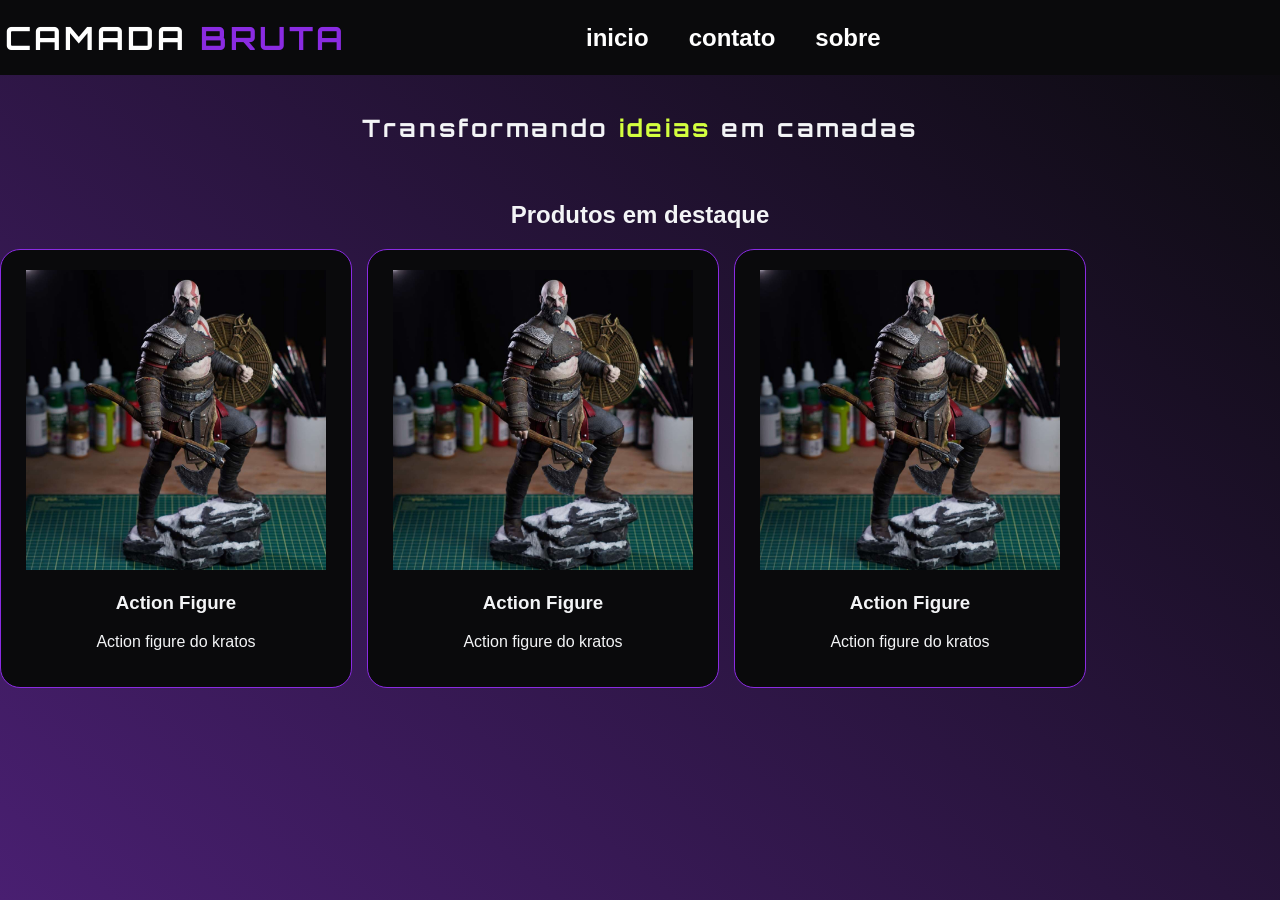
==== index.HTML @ 27b32c0e "V2 - Adicionada produtos em destaque e melhoria do layout" ====
<!DOCTYPE html>
<html lang="pt-br">
<head>
    <meta charset="UTF-8">
    <meta name="viewport" content="width=device-width, initial-scale=1.0">
    <title>Document</title>
    <link rel="stylesheet" href="style.css">
</head>
<body>
    <header class="navbar"> 
        <h1 class="font-orbitron">CAMADA <a href="#">BRUTA</a></h1>
    <nav>
        <ul>
            <li><a href="#"><h2>inicio</h2></a></li>
            <li><a href="#"><h2>contato</h2></a></li>
            <li><a href="#"><h2>sobre</h2></a></li>
        </ul>

    </nav>    
</header>
<br>
<h2 class="font-orbitron">Transformando<span style="color:#D4FF3F"> ideias</span> em camadas</h2>
<br>

<section id="produto">
    <h2>Produtos em destaque</h2>
<div class="produtos">
    <div class="produto">
        <img src="imagens/kratos.jpg" alt="ActionFigure">
        <h3>Action Figure</h3>
        <p>Action figure do kratos</p>
    </div>

        <div class="produto">
        <img src="imagens/kratos.jpg" alt="ActionFigure">
        <h3>Action Figure</h3>
        <p>Action figure do kratos</p>
    </div>

    <div class="produto">
        <img src="imagens/kratos.jpg" alt="ActionFigure">
        <h3>Action Figure</h3>
        <p>Action figure do kratos</p>
    </div>
</div>
</section>
</body>
</html>
---- style.css ----
@import url('https://fonts.googleapis.com/css2?family=Orbitron:wght@600;700;800;900&display=swap');
.font-orbitron{
    font-family:'Orbitron',sans-serif;
    letter-spacing: 3px;
    font-size: 122;
}
body{
    margin: 0; /*tira o espaço do topo do site e deixa a nav grudar o topo*/
    min-height: 100vh; /*faz o body ter no minimo a altura do site todo*/
    background: linear-gradient(220deg,#0A0A0C, #491f71);
    color: #F3F4F6;
    font-family: 'Plus Jakarta Sans', sans-serif;
    text-align: center;
}

.navbar{
    margin-top: 0;
    padding: 5px;
    width: 100%; /*deixa a barra de ponta a ponta*/
    height: 75px; /*altura da navbar*/
    background-color: #0A0A0C;
    color: white;  
    display: flex;
    align-items: center;
    box-sizing: border-box;
}

.navbar nav{
    margin-left: 200px;
    gap: 100px;
}

.navbar nav ul{ 
    display: flex;
    margin: 0;
    padding: 0;
    list-style: none;
}

.navbar nav li{
    margin-left: 40px;
}

.navbar a{
    text-decoration: none;
    color: white;
    transition: 0.3s;
}

.navbar a:hover{
    color:#D4FF3F
}

.navbar h1 a{
    color: #8a2be2;
    text-decoration: none;
}
.navbar h1 a:hover{
    color:#D4FF3F
}

.produto{
    width: 310px; /*da a largura da caixa*/
    padding: 20px; /*deixa um espaço detro da caixa pra foto nao fica grudada*/
    background-color: #0a0a0c;
    border: 1px solid #8a2be2; /*cria uma bordinha de 1pixel roxo*/
    border-radius: 20px; /*arredonda as bordas*/
}
.produto img{
    width: 300px;
    height: 300px;
}

.produtos{
    align-items: center;
    display: flex;
    gap: 15px;
}
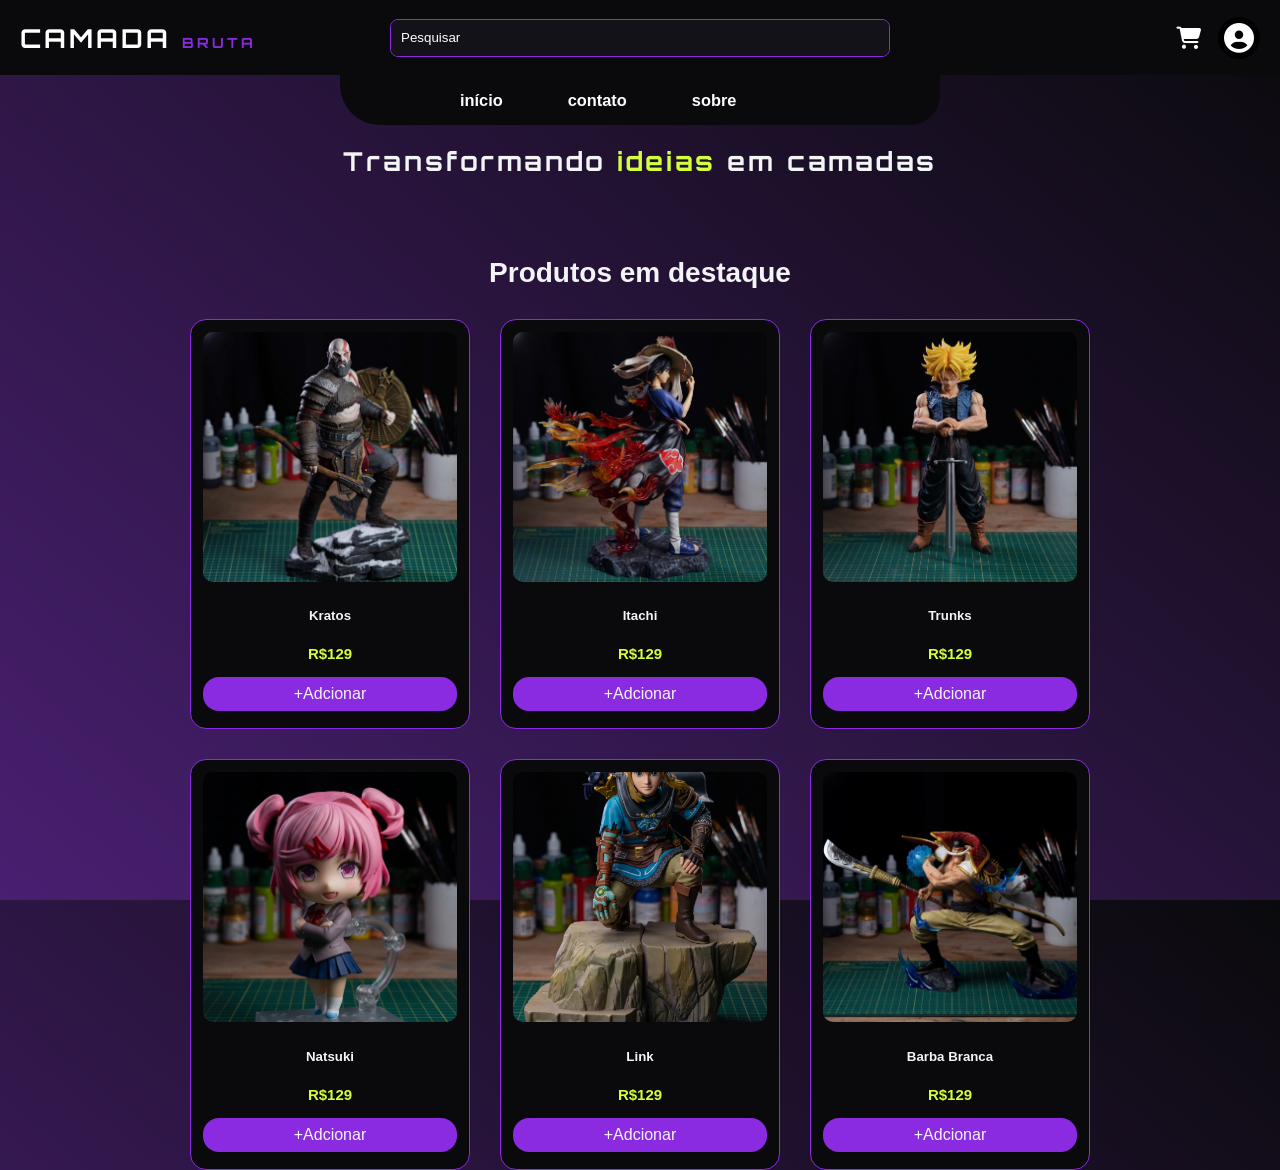
==== commit fe376742: "V3 - Adicionado carrinho, login e melhorias no site" ====
--- a/index.HTML
+++ b/index.HTML
@@ -3,46 +3,110 @@
 <head>
     <meta charset="UTF-8">
     <meta name="viewport" content="width=device-width, initial-scale=1.0">
-    <title>Document</title>
+    <title>Camada Bruta</title>
+    <link rel="stylesheet" href="https://cdnjs.cloudflare.com/ajax/libs/font-awesome/6.5.2/css/all.min.css">
+    <link rel="stylesheet" href="https://www.w3schools.com/w3css/5/w3.css">
     <link rel="stylesheet" href="style.css">
 </head>
 <body>
-    <header class="navbar"> 
-        <h1 class="font-orbitron">CAMADA <a href="#">BRUTA</a></h1>
-    <nav>
-        <ul>
-            <li><a href="#"><h2>inicio</h2></a></li>
-            <li><a href="#"><h2>contato</h2></a></li>
-            <li><a href="#"><h2>sobre</h2></a></li>
-        </ul>
+    <header class="navbar">
+        <!-- Logo -->
+        <h1 class="font-orbitron">CAMADA <a href="#"> BRUTA</a></h1>
 
-    </nav>    
-</header>
-<br>
-<h2 class="font-orbitron">Transformando<span style="color:#D4FF3F"> ideias</span> em camadas</h2>
-<br>
+        <!-- Barra de pesquisa -->
+        <div class="barra-pesquisa">  
+            <input type="text" placeholder="Pesquisar">  
+        </div>
 
-<section id="produto">
-    <h2>Produtos em destaque</h2>
-<div class="produtos">
-    <div class="produto">
-        <img src="imagens/kratos.jpg" alt="ActionFigure">
-        <h3>Action Figure</h3>
-        <p>Action figure do kratos</p>
-    </div>
+<!-- ================= Carrinho ================== -->
+<div class="user">
 
-        <div class="produto">
-        <img src="imagens/kratos.jpg" alt="ActionFigure">
-        <h3>Action Figure</h3>
-        <p>Action figure do kratos</p>
-    </div>
+    <a href="carrinho.html" class="carrinho">
+        <i class="fa-solid fa-cart-shopping"></i>
+    </a>
 
-    <div class="produto">
-        <img src="imagens/kratos.jpg" alt="ActionFigure">
-        <h3>Action Figure</h3>
-        <p>Action figure do kratos</p>
-    </div>
+    <!-- =============== Usuário ================ -->
+    <a href="login.html" class="icone-user">
+        <i class="fa-solid fa-circle-user"></i>
+    </a>
+
 </div>
-</section>
+
+        <!-- ============= Menu da nav ============= -->
+        <nav>
+            <ul>
+                <li>
+                    <a href="#"><h3>início</h3></a>
+                </li>
+
+                <li>
+                    <a href="#"><h3>contato</h3></a>
+                </li>
+
+                <li>
+                    <a href="#"><h3>sobre</h3></a>
+                </li>
+            </ul>
+        </nav>
+      
+    </header>
+
+    <!-- ================= CONTEÚDO ====================== -->
+    <main class="container-conteudo">
+
+        <!-- Título principal -->
+        <h2 class="font-orbitron">Transformando <span style="color:#D4FF3F"> ideias</span> em camadas</h2>
+        <!-- ================= PRODUTOS ================== -->
+        <section id="produto">
+            <h3>Produtos em destaque</h3>
+            <div class="produtos">
+
+                <!-- Produto 1 -->
+                <div class="produto">
+                    <img src="imagens/kratos.jpg" alt="Action Figure">
+                    <h5>Kratos</h5>
+                    <p class="preco-prod">R$129</p>
+                    <button class="adicionar-prod">+Adcionar</button>
+                </div>
+
+                <!-- Produto 2 -->
+                <div class="produto">
+                    <img src="imagens/Itachi.jpg" alt="Action Figure">
+                    <h5>Itachi</h5>
+                    <p class="preco-prod">R$129</p>
+                    <button class="adicionar-prod">+Adcionar</button>
+                </div>
+                <!-- Produto 3 -->
+                <div class="produto">
+                    <img src="imagens/Trunks.jpg" alt="Action Figure">
+                    <h5>Trunks</h5>
+                    <p class="preco-prod">R$129</p>
+                    <button class="adicionar-prod">+Adcionar</button>
+                </div>
+                <!-- Produto 4 -->
+                <div class="produto">
+                    <img src="imagens/Natsuki.jpg" alt="Action Figure">
+                    <h5>Natsuki</h5>
+                    <p class="preco-prod">R$129</p>
+                    <button class="adicionar-prod">+Adcionar</button>
+                </div>
+                <!-- Produto 5 -->
+                <div class="produto">
+                    <img src="imagens/Link.jpg" alt="Action Figure">
+                    <h5>Link</h5>
+                    <p class="preco-prod">R$129</p>
+                    <button class="adicionar-prod">+Adcionar</button>
+                </div>
+                <!-- Produto 6 -->
+                <div class="produto">
+                    <img src="imagens/BarbaBranca.jpg" alt="Action Figure">
+                    <h5>Barba Branca</h5>
+                    <p class="preco-prod">R$129</p>
+                    <button class="adicionar-prod">+Adcionar</button>
+                </div>
+
+            </div>
+        </section>
+    </main>
 </body>
 </html>
--- a/style.css
+++ b/style.css
@@ -2,15 +2,24 @@
 .font-orbitron{
     font-family:'Orbitron',sans-serif;
     letter-spacing: 3px;
-    font-size: 122;
-}
+    font-size: 26px;
+}
+
 body{
+    height: 100vh;
     margin: 0; /*tira o espaço do topo do site e deixa a nav grudar o topo*/
     min-height: 100vh; /*faz o body ter no minimo a altura do site todo*/
     background: linear-gradient(220deg,#0A0A0C, #491f71);
     color: #F3F4F6;
     font-family: 'Plus Jakarta Sans', sans-serif;
     text-align: center;
+    overflow-x: hidden;/*tira aquela barra de rolagem lateral*/
+}
+
+.container{
+    width: 90%;
+    max-width: 1200px;
+    margin: 0 auto;
 }
 
 .navbar{
@@ -18,61 +27,413 @@
     padding: 5px;
     width: 100%; /*deixa a barra de ponta a ponta*/
     height: 75px; /*altura da navbar*/
+    padding: 5px 20px;
     background-color: #0A0A0C;
     color: white;  
     display: flex;
     align-items: center;
-    box-sizing: border-box;
+    justify-content: space-between;
+    box-sizing: border-box;
+    position: relative;
 }
 
 .navbar nav{
-    margin-left: 200px;
-    gap: 100px;
-}
-
-.navbar nav ul{ 
+    position: absolute;
+    left: 50%;
+    transform: translateX(-50%);
+    top: 75px;
+    width: 600px;
+    height: 50px;
+    background-color:#0A0A0C;
+    border-radius: 0 0 30px 40px;
+    display: flex;
+    align-items: center;
+}
+
+.navbar nav ul{
+    gap: 35px; 
     display: flex;
     margin: 0;
-    padding: 0;
-    list-style: none;
+    padding: 90px;
+    list-style: none;    
 }
 
 .navbar nav li{
-    margin-left: 40px;
+    margin-left: 30px;
 }
 
 .navbar a{
+    font-size: 14px;
     text-decoration: none;
     color: white;
     transition: 0.3s;
 }
 
 .navbar a:hover{
-    color:#D4FF3F
+    color:#D4FF3F;
 }
 
 .navbar h1 a{
     color: #8a2be2;
     text-decoration: none;
 }
+
 .navbar h1 a:hover{
-    color:#D4FF3F
+    color:#D4FF3F;
 }
 
 .produto{
-    width: 310px; /*da a largura da caixa*/
-    padding: 20px; /*deixa um espaço detro da caixa pra foto nao fica grudada*/
+    width: 280px; /*da a largura da caixa*/
+    padding: 12px; /*deixa um espaço detro da caixa pra foto nao fica grudada*/
     background-color: #0a0a0c;
     border: 1px solid #8a2be2; /*cria uma bordinha de 1pixel roxo*/
-    border-radius: 20px; /*arredonda as bordas*/
-}
+    border-radius: 16px; /*arredonda as bordas*/
+    position: relative;
+    isolation: isolate;
+    transition: transform 0.3s ease;
+    box-sizing: border-box;
+}
+
+.produtos{
+    display: grid;
+    grid-template-columns: repeat(3, 280px);/*cria uma coluna com uma quantidade igual de cards*/
+    justify-content: center;
+    margin: 30px auto;
+    width: 100%;
+    gap: 30px; /*da um espaço entre as caixas*/
+}
+
+.produto:hover{
+    transform: scale(1.05);/*aumenta o card quando passa o mouse por cima*/
+}
+
+.produto::before{
+    position: absolute;
+    content:"";
+    inset:-1px;
+    border-radius: inherit;
+    background: linear-gradient(
+    90deg,
+    red,
+    magenta,
+    blue,
+    cyan,
+    lime,
+    yellow, 
+    red
+    );
+    padding: 4px;
+    -webkit-mask:/*e oq define o comportamento das mascaras tipo um container e o "webkit" e a mesma coisa para os navegadores(as mascaras ainda funcionam sem ele)*/
+      linear-gradient(#fff 0 0) content-box,/*cria uma mascara de cor solida onde a cor nao importa importando apenas a opacidade*/
+      linear-gradient(#fff 0 0);
+    /*para Safari (iOS/macOS) e chrome antigo*/
+    -webkit-mask-composite: xor;/*faz a mesma coisa q o de baixo soq faz com q funcione navegadores especificos*/
+    /*padrao moderno oficial (firefox, edge e chrome atual)*/
+    mask-composite: exclude;/*faz uma subtracao das duas gradients acima apagando o meio e deixando a borda*/
+    opacity: 0;/*faz com q inicialmente nao apareca aparecendo so dps de passar o mouse*/
+    transition: opacity 0.3s ease;  
+}
+
+.produto:hover::before{
+    opacity: 1;
+}
+
 .produto img{
-    width: 300px;
-    height: 300px;
-}
-
-.produtos{
-    align-items: center;
-    display: flex;
-    gap: 15px;
+    width: 100%;
+    height: 250px;
+    border-radius: 10px;
+    object-fit: cover;
+}
+
+.preco-prod{ 
+    color:#D4FF3F;
+    font-size:15px;
+    font-weight: bold;
+}
+
+/*cria botao para adicionar ao carrinho*/
+.adicionar-prod{
+    position: relative;
+    z-index: 2; /*usa da sobreposicao ficando em cima de quem e abaixo do num dele*/
+    background-color: #8a2be2;
+    color: #F3F4F6;
+    font-size: 16px;
+    padding: 8px 20px;
+    width: 100%;
+    margin-bottom: 5px;
+    border-radius: 16px;
+    cursor: pointer;
+    border: 0;
+    transition: all 0.3s ease;
+}
+
+.adicionar-prod:hover{
+    background-color: #D4FF3F;
+    color: #0A0A0C;
+    transform: scale(1.03);
+    letter-spacing: 1px;
+}
+
+/*===============cria e mexe no carrinho===============*/
+.carrinho {
+    display: flex;
+    align-items: center;
+    justify-content: center;
+    color: white;
+    font-size: 22px !important;
+    padding: 5px;
+    flex-shrink: 0;
+    transition: 0.4s ease;
+}
+
+.carrinho:hover {
+    color: #D4FF3F;
+    transform: scale(1.18);
+}
+
+/*===============cria e mexe no usuario===============*/
+.user {
+    display: flex;
+    align-items: center;
+    justify-content: flex-end;
+    gap: 12px;
+    margin-left: auto;
+    flex: 1;
+    width: auto;
+}
+
+.icone-user {
+    display: flex;
+    align-items: center;
+    justify-content: center;
+    width: 42px;
+    height: 42px;
+    background-color:rgb(0, 0, 0);
+    color:#0A0A0C;
+    border-radius: 50%;
+    font-size: 30px !important;
+    flex-shrink: 0;
+    transition: 0.4s ease;
+}
+
+.icone-user:hover{
+    background-color: #D4FF3F;
+    color:#0A0A0C !important;
+    transform: scale(1.08);
+}
+
+.container-conteudo h2{
+    margin-top: 70px;
+    margin-bottom: 80px;
+}
+
+.container-conteudo h3{
+    font-size: 28px;
+    margin-bottom: 20px;
+}
+
+.container-conteudo h4{
+    font-size: 20px;
+}
+
+/*barra de pesquisa*/
+.barra-pesquisa{
+    position: absolute;
+    left: 50%;                    /* <==== */
+    transform: translateX(-50%); /*centraliza dum jeito diferente*/
+    display: flex;
+    width: 500px;
+    height: 38px;
+    background-color: #121218;
+    border: 1px solid  #8a2be2;
+    border-radius: 8px;
+    overflow: hidden;
+    box-sizing: border-box;
+    z-index: 10; /*controla a sobreposição dos elementos (oq fica frente e oq fica atras)*/
+}
+
+.barra-pesquisa input{
+    flex: 1;
+    width: 500px;
+     
+    background-color: #121218;
+    color: rgb(239, 231, 231);   
+
+    border: none;
+    outline: none;
+    box-shadow: none;
+    appearance: none;
+
+    margin: 0;
+    padding: 1px 10px;
+    box-sizing: border-box;
+    
+}
+
+.barra-pesquisa input::placeholder{
+    color: white; 
+}
+
+/*=================aqui cria o css do login=================*/
+.area-login {
+    width: 400px;
+    padding: 30px;
+    margin: 100px auto;
+    background-color: #121218;
+    border: 1px solid #8a2be2;
+    border-radius: 20px;
+    box-sizing: border-box;
+    box-shadow: 0 0 20px rgba(138, 43, 226, 0.35);
+}
+
+.area-login input:not([type="checkbox"]){
+    flex: 1;
+    width: 350px; 
+    background-color: #121218;
+    color: rgb(239, 231, 231);  
+    border: none;
+    border: 1px solid #8a2be2;
+    border-radius: 8px;
+    margin: 0;
+    padding: 1px 10px;
+    box-sizing: border-box;
+    margin-bottom: 20px;
+}
+
+.area-login input::placeholder{
+    color: rgba(255, 255, 255, 0.4);
+}
+
+.area-login input[type="checkbox"] {
+    width: auto;
+    margin: 4px;
+    cursor: pointer;
+}
+
+.area-login label{
+    display: block;
+    text-align: left;
+    margin-bottom: 8px;
+}
+/*cria o botao de entrar no login*/
+.botao-entrar{
+    margin-top: 10px;
+    margin-bottom: 24px;
+    color: rgb(239, 231, 231);   
+    padding: 10px 80px; /*muda o tamanho do botao*/
+    border-radius: 10px;
+    cursor: pointer; /*quando passa o mouse mostra q e clicavel*/
+    border: 0;/*remove qualquer borda padrao ao redor do botao*/
+    background-color: #6a20af;
+    box-shadow: #dbc1f4;
+    letter-spacing: 1.5px;
+    transition: all 0.3s ease;
+}
+
+.botao-entrar:hover{
+    color: rgb(12, 11, 11);   
+    background-color: #D4FF3F;
+    box-shadow: #dbc1f4;
+    transform: scale(1.05);
+    box-shadow: 0 0 15px rgba(212, 255, 63, 0.15);
+}
+
+.botao-entrar:active{
+    background-color:#6a20af;
+    box-shadow:#dbc1f4;
+    transition: 100ms;  
+}
+
+.cadastro p{
+    color: rgba(255, 255, 255, 0.4);
+}
+
+.cadastro a{
+    color:#E879F9;
+    text-decoration: none;
+}
+
+.cadastro a:hover{
+    color:#FF9AEC;
+}
+
+/*Cria o botao de voltar*/
+.botao-voltar{
+    background-color: #121218;
+    color: rgb(239, 231, 231);  
+    border: 1px solid #8a2be2;
+    border-radius: 8px;
+    padding: 10px 20px;
+    cursor: pointer;
+    letter-spacing: 1.5px;
+    transition: all 0.3s ease;
+}
+
+.botao-voltar:hover{
+    background-color:#D4FF3F;
+    color:rgb(12, 11, 11); 
+    transform: scale(1.05);
+    box-shadow: 0 0 10px rgba(212, 255, 63, 0.15);
+}
+
+/*===============aqui cria o css do carrinho===============*/
+.card-carrinho{
+    width: 720px;
+    padding: 30px;
+    margin: 40px auto;
+    background-color:#0A0A0C;
+    border: 1px solid#8a2be2;
+    border-radius: 20px;
+    box-sizing: border-box;
+    box-shadow: 0 0 20px rgba(138, 43, 226, 0.35);   
+}
+
+.item-carrinho{
+    display: flex;
+    align-items: center;
+    gap:30px;
+    padding:20px;
+    text-align: left;
+}
+
+.item-carrinho img{
+    width: 130px;
+    height: 140px;
+    object-fit: contain;
+    border-radius: 16px;
+}
+
+.item-carrinho h3{
+    margin-bottom: 15px;
+}
+
+.info-prod p {
+    margin: 10px 0;
+}
+
+.cor-pro-p{
+    color: rgba(255, 255, 255, 0.4);
+}
+
+.total-carrinho{
+    text-align: right;
+    margin-top: 25px;
+}
+
+.botao-finalizar{
+    background-color: #8a2be2;
+    color: white;
+    padding: 10px 25px;
+    border: none;
+    border-radius: 10px;
+    cursor: pointer;
+    letter-spacing: 1.5px;
+    transition: all 0.3s ease;
+}
+
+.botao-finalizar:hover{
+    background-color:#D4FF3F;
+    color:rgb(12, 11, 11); 
+    transform: scale(1.05);
+    box-shadow: 0 0 10px rgba(212, 255, 63, 0.15);
 }
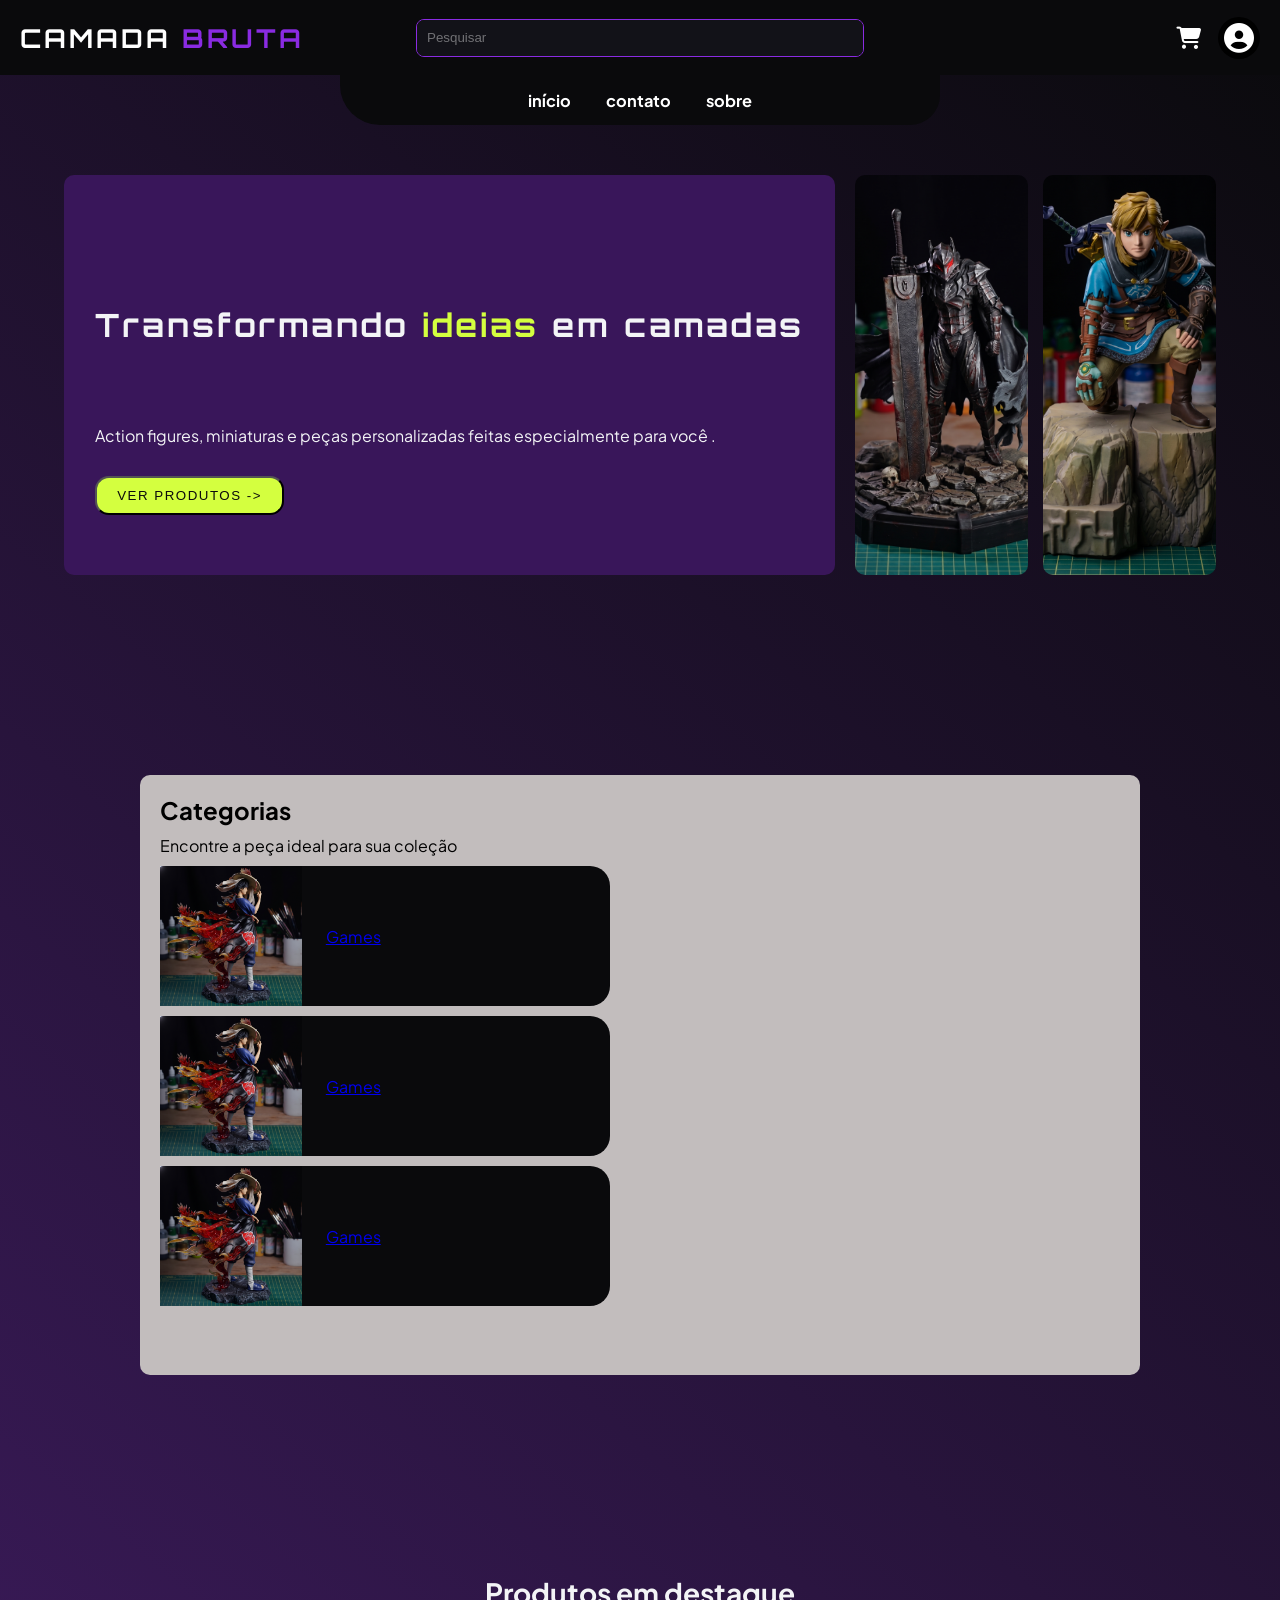
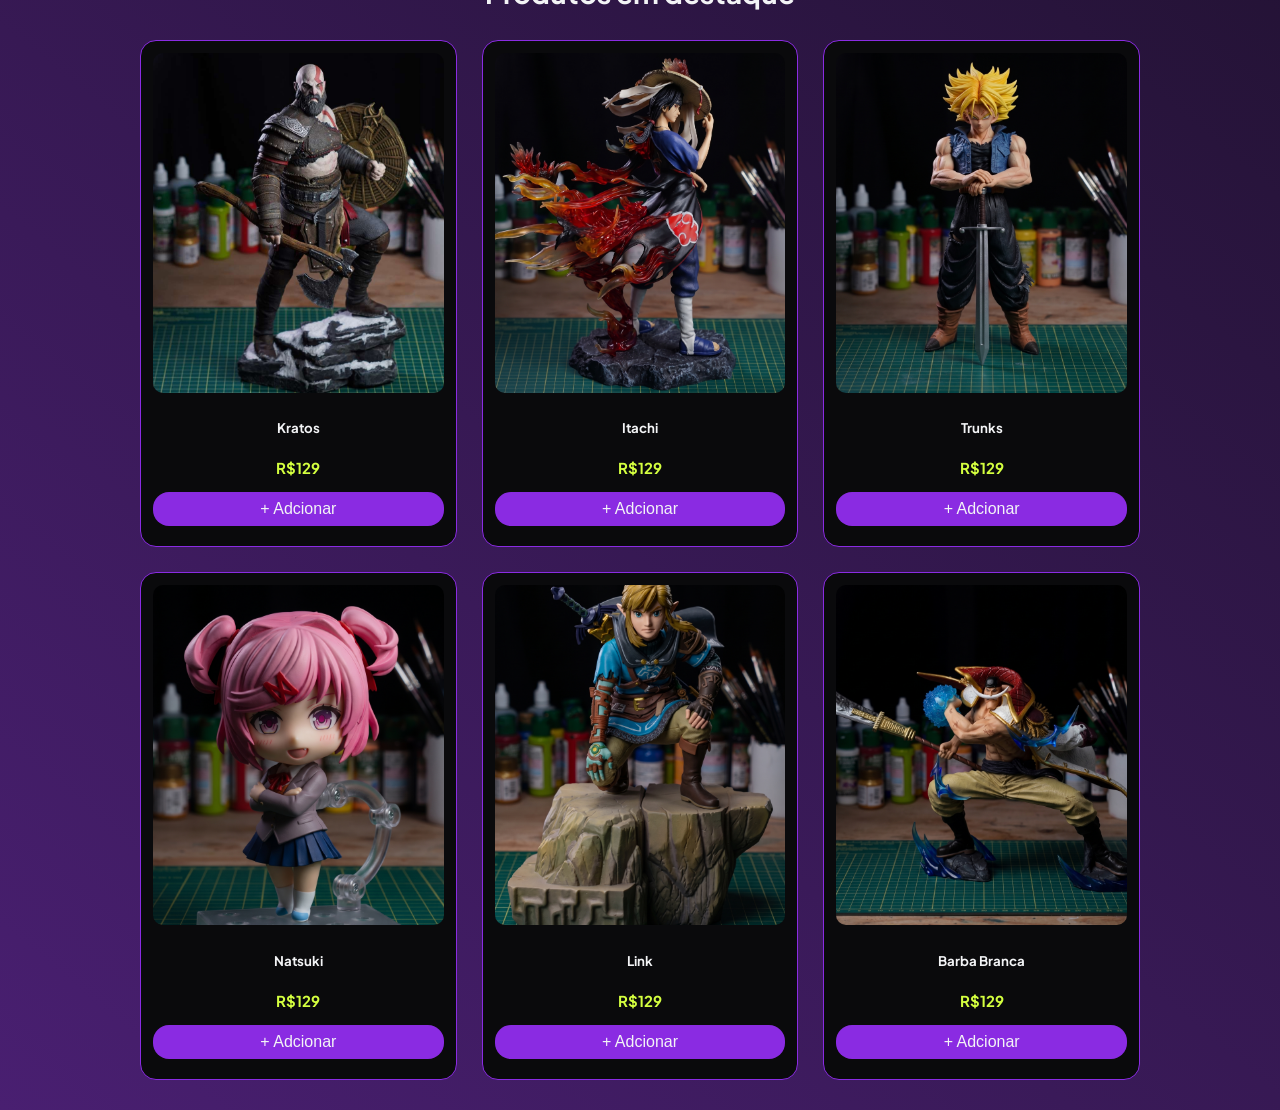
==== commit 236cc6a0: "V4 - Criação do catálogo, melhoria das proporções e visuais" ====
--- a/index.HTML
+++ b/index.HTML
@@ -51,11 +51,62 @@
       
     </header>
 
-    <!-- ================= CONTEÚDO ====================== -->
+    <!-- ================= CARD DE INTRODUCAO ====================== -->
     <main class="container-conteudo">
 
         <!-- Título principal -->
-        <h2 class="font-orbitron">Transformando <span style="color:#D4FF3F"> ideias</span> em camadas</h2>
+    <div class="container-card-principal">
+        <div class="card-principal">
+            <div class="font-card-principal">
+            <h2 class="font-orbitron">Transformando 
+            <span style="color:#D4FF3F"> ideias</span> em camadas</h2>
+            <p>Action figures, miniaturas e peças personalizadas feitas especialmente para você .</p>
+          
+            <button class="botao-catalogo">VER PRODUTOS -></button>
+            </div>
+        </div>
+
+       <!-- Fotos do lado do card principal -->
+        <div class="foto-card-principal">
+            <img src="imagens/Guts.jpg" alt="action figure">
+            <img src="imagens/Link.jpg" alt="action figure">
+        </div>
+    </div>
+
+    <!-- ================= CATEGORIAS ================== -->
+<section class="categoria-catalogo">
+        <h2>Categorias</h2>
+        <p>Encontre a peça ideal para sua coleção</p>
+
+        <a href="#" class="categoria-imagem">
+            <div class="categoria-card">
+                <img src="imagens/Itachi.jpg" alt="Games">
+                <div class="categoria-texto">
+                    <span>Games</span>
+                </div>
+            </div>
+        </a>
+
+        <a href="#" class="categoria-imagem">
+            <div class="categoria-card">
+                <img src="imagens/Itachi.jpg" alt="Games">
+                <div class="categoria-texto">
+                    <span>Games</span>
+                </div>
+            </div>
+        </a>
+
+        <a href="#" class="categoria-imagem">
+            <div class="categoria-card">
+                <img src="imagens/Itachi.jpg" alt="Games">
+                <div class="categoria-texto">
+                    <span>Games</span>
+                </div>
+            </div>
+        </a>
+</section>
+
+  
         <!-- ================= PRODUTOS ================== -->
         <section id="produto">
             <h3>Produtos em destaque</h3>
@@ -66,7 +117,7 @@
                     <img src="imagens/kratos.jpg" alt="Action Figure">
                     <h5>Kratos</h5>
                     <p class="preco-prod">R$129</p>
-                    <button class="adicionar-prod">+Adcionar</button>
+                    <button class="adicionar-prod">+ Adcionar</button>
                 </div>
 
                 <!-- Produto 2 -->
@@ -74,35 +125,35 @@
                     <img src="imagens/Itachi.jpg" alt="Action Figure">
                     <h5>Itachi</h5>
                     <p class="preco-prod">R$129</p>
-                    <button class="adicionar-prod">+Adcionar</button>
+                    <button class="adicionar-prod">+ Adcionar</button>
                 </div>
                 <!-- Produto 3 -->
                 <div class="produto">
                     <img src="imagens/Trunks.jpg" alt="Action Figure">
                     <h5>Trunks</h5>
                     <p class="preco-prod">R$129</p>
-                    <button class="adicionar-prod">+Adcionar</button>
+                    <button class="adicionar-prod">+ Adcionar</button>
                 </div>
                 <!-- Produto 4 -->
                 <div class="produto">
                     <img src="imagens/Natsuki.jpg" alt="Action Figure">
                     <h5>Natsuki</h5>
                     <p class="preco-prod">R$129</p>
-                    <button class="adicionar-prod">+Adcionar</button>
+                    <button class="adicionar-prod">+ Adcionar</button>
                 </div>
                 <!-- Produto 5 -->
                 <div class="produto">
                     <img src="imagens/Link.jpg" alt="Action Figure">
                     <h5>Link</h5>
                     <p class="preco-prod">R$129</p>
-                    <button class="adicionar-prod">+Adcionar</button>
+                    <button class="adicionar-prod">+ Adcionar</button>
                 </div>
                 <!-- Produto 6 -->
                 <div class="produto">
                     <img src="imagens/BarbaBranca.jpg" alt="Action Figure">
                     <h5>Barba Branca</h5>
                     <p class="preco-prod">R$129</p>
-                    <button class="adicionar-prod">+Adcionar</button>
+                    <button class="adicionar-prod">+ Adcionar</button>
                 </div>
 
             </div>
--- a/style.css
+++ b/style.css
@@ -1,19 +1,29 @@
-@import url('https://fonts.googleapis.com/css2?family=Orbitron:wght@600;700;800;900&display=swap');
+
+/* ================= FONTES ================= */
+
+@import url('https://fonts.googleapis.com/css2?family=Orbitron:wght@600;700;800;900&family=Plus+Jakarta+Sans:wght@400;500;600;700;800&display=swap');
+
 .font-orbitron{
-    font-family:'Orbitron',sans-serif;
+    font-family: 'Orbitron', sans-serif;
     letter-spacing: 3px;
     font-size: 26px;
 }
 
+/* ================= CONFIGURAÇÕES GERAIS ================= */
+
+/* NOVO: aplica o cálculo de tamanho mais previsível a todos os elementos */
+*{
+    box-sizing: border-box;
+}
+
 body{
-    height: 100vh;
+    min-height: 100vh; /*faz o body ter no minimo a altura do site todo*/
     margin: 0; /*tira o espaço do topo do site e deixa a nav grudar o topo*/
-    min-height: 100vh; /*faz o body ter no minimo a altura do site todo*/
-    background: linear-gradient(220deg,#0A0A0C, #491f71);
+    background: linear-gradient(220deg, #0A0A0C, #491f71);
     color: #F3F4F6;
     font-family: 'Plus Jakarta Sans', sans-serif;
     text-align: center;
-    overflow-x: hidden;/*tira aquela barra de rolagem lateral*/
+    overflow-x: hidden; /*tira aquela barra de rolagem lateral*/
 }
 
 .container{
@@ -22,17 +32,20 @@
     margin: 0 auto;
 }
 
+/* ================= NAVBAR ================= */
+
 .navbar{
     margin-top: 0;
-    padding: 5px;
     width: 100%; /*deixa a barra de ponta a ponta*/
     height: 75px; /*altura da navbar*/
     padding: 5px 20px;
     background-color: #0A0A0C;
-    color: white;  
+    color: white;
+
     display: flex;
     align-items: center;
     justify-content: space-between;
+
     box-sizing: border-box;
     position: relative;
 }
@@ -43,23 +56,28 @@
     transform: translateX(-50%);
     top: 75px;
     width: 600px;
+    max-width: 90%; /*NOVO: impede que o menu ultrapasse a tela*/
     height: 50px;
-    background-color:#0A0A0C;
+    background-color: #0A0A0C;
     border-radius: 0 0 30px 40px;
-    display: flex;
-    align-items: center;
+
+    display: flex;
+    align-items: center;
+    justify-content: center; /*NOVO: centraliza os links*/
 }
 
 .navbar nav ul{
-    gap: 35px; 
-    display: flex;
+    gap: 35px;
+    display: flex;
+    align-items: center;
+    justify-content: center;
     margin: 0;
-    padding: 90px;
-    list-style: none;    
+    padding: 0; /*ALTERAÇÃO: removemos os 90px que empurravam os links*/
+    list-style: none;
 }
 
 .navbar nav li{
-    margin-left: 30px;
+    margin: 0; /*ALTERAÇÃO: o espaçamento agora fica somente no gap*/
 }
 
 .navbar a{
@@ -70,68 +88,219 @@
 }
 
 .navbar a:hover{
-    color:#D4FF3F;
+    color: #D4FF3F;
 }
 
 .navbar h1 a{
+    font-size: 26px;
     color: #8a2be2;
     text-decoration: none;
 }
 
 .navbar h1 a:hover{
-    color:#D4FF3F;
-}
+    color: #D4FF3F;
+}
+
+/* ================= PRINCIPAL ================= */
+
+/*cria o container do card principal e das fotos*/
+
+.container-card-principal{
+    display: flex;
+    align-items: center;
+    justify-content: center; /*NOVO: centraliza o conjunto*/
+    gap: 20px;
+
+    width: 90%; /*ALTERAÇÃO: ocupa 90% da tela*/
+    max-width: 1400px; /*NOVO: impede que fique largo demais*/
+
+    margin: 100px auto 45px; /*ALTERAÇÃO: centraliza e mantém o espaço superior*/
+}
+
+/*card da frase principal*/
+
+.card-principal{
+    flex: 2; /*NOVO: divide o espaço disponível com a área das fotos*/
+    min-width: 0;
+    height: 400px;
+    padding: 25px;
+
+    display: flex; /*NOVO: permite organizar o conteúdo interno*/
+    align-items: center;
+    justify-content: center;
+
+    text-align: left;
+    background-color: #39165a;
+    border-radius: 10px;
+}
+
+.botao-catalogo{
+    background-color: #D4FF3F;
+    color: rgb(12, 11, 11);
+    border-radius: 14px;
+    padding: 10px 20px;
+    cursor: pointer;
+    letter-spacing: 1.5px;
+    transition: all 0.3s ease;
+}
+
+.botao-catalogo:hover{
+    background-color: #8a2be2;
+    color: rgb(12, 11, 11);
+    transform: scale(1.05);
+    box-shadow: 0 0 10px rgba(212, 255, 63, 0.15);
+}
+
+.font-card-principal h2{
+    margin-top: 50px;
+    font-size: clamp(24px, 2.5vw, 35px);
+    /*NOVO: adapta o título à tela, sem ficar pequeno ou grande demais*/
+}
+
+.font-card-principal p{
+    margin-bottom: 30px;
+}
+
+/*fotos do lado do card principal*/
+
+.foto-card-principal{
+    display: flex;
+    gap: 15px;
+    flex: 1; /*NOVO: reserva uma parte do espaço para as fotos*/
+    min-width: 0;
+}
+
+.foto-card-principal img{
+    width: calc(50% - 7.5px);
+    /*ALTERAÇÃO: cada imagem ocupa metade do espaço disponível*/
+
+    height: 400px;
+    object-fit: cover;
+    border-radius: 10px;
+}
+
+/*================= CATEGORIAS DO CATALOGO =================*/
+
+.categoria-catalogo{
+    gap:10px;
+    margin: 200px auto;
+    padding: 20px;
+    flex-direction: column;
+    text-align: left;
+    justify-content: flex-start;
+    display: flex;
+    width: 1000px;
+    height: 600px;
+    margin: 200px auto;
+    background-color: rgb(194, 189, 189);
+    border-radius: 10px;
+
+}
+
+.container-conteudo .categoria-catalogo h2,
+.container-conteudo .categoria-catalogo p{
+    margin: 0;
+    color: black;
+}
+
+.categoria-card{
+    background-color: #0A0A0C;
+    display: flex;
+    flex-direction: row;
+    align-items: stretch;
+    width: 450px;
+    height: 140px;
+    border-radius: 20px;
+}
+
+.categoria-img{
+    width: 150px !important;
+    height: 140px !important;
+    flex-shrink: 0 !important;
+    overflow: hidden !important;
+}
+
+.categoria-img img{
+    width: 150px !important;
+    height: 140px !important;
+    max-width: none !important;
+    object-fit: cover !important;
+}
+
+.categoria-texto{
+    flex: 1 !important;
+    display: flex !important;
+    align-items: center !important;
+    padding: 0 24px !important;
+}
+
+.categoria-texto span {
+    position: relative;
+    z-index: 2;
+    white-space: nowrap !important;
+}
+
+/*================= PRODUTOS =================*/
 
 .produto{
-    width: 280px; /*da a largura da caixa*/
-    padding: 12px; /*deixa um espaço detro da caixa pra foto nao fica grudada*/
+    min-height: 440px;
+    width: 100%; /*ALTERAÇÃO: ocupa a largura da coluna*/
+    min-width: 0;
+    padding: 12px; /*deixa um espaço dentro da caixa pra foto nao fica grudada*/
     background-color: #0a0a0c;
     border: 1px solid #8a2be2; /*cria uma bordinha de 1pixel roxo*/
     border-radius: 16px; /*arredonda as bordas*/
     position: relative;
     isolation: isolate;
     transition: transform 0.3s ease;
-    box-sizing: border-box;
 }
 
 .produtos{
     display: grid;
-    grid-template-columns: repeat(3, 280px);/*cria uma coluna com uma quantidade igual de cards*/
+    grid-template-columns: repeat(3, minmax(0, 1fr));
+    /*ALTERAÇÃO: cria 3 colunas que dividem o espaço igualmente*/
+
     justify-content: center;
     margin: 30px auto;
-    width: 100%;
-    gap: 30px; /*da um espaço entre as caixas*/
+    width: 90%;
+    max-width: 1000px; /*NOVO: limita a largura do catálogo*/
+    gap: 25px; /*da um espaço entre as caixas*/
 }
 
 .produto:hover{
-    transform: scale(1.05);/*aumenta o card quando passa o mouse por cima*/
+    transform: scale(1.05); /*aumenta o card quando passa o mouse por cima*/
 }
 
 .produto::before{
     position: absolute;
-    content:"";
-    inset:-1px;
+    content: "";
+    inset: -1px;
     border-radius: inherit;
     background: linear-gradient(
-    90deg,
-    red,
-    magenta,
-    blue,
-    cyan,
-    lime,
-    yellow, 
-    red
+        90deg,
+        red,
+        magenta,
+        blue,
+        cyan,
+        lime,
+        yellow,
+        red
     );
+
     padding: 4px;
-    -webkit-mask:/*e oq define o comportamento das mascaras tipo um container e o "webkit" e a mesma coisa para os navegadores(as mascaras ainda funcionam sem ele)*/
-      linear-gradient(#fff 0 0) content-box,/*cria uma mascara de cor solida onde a cor nao importa importando apenas a opacidade*/
-      linear-gradient(#fff 0 0);
+
+    -webkit-mask:
+        linear-gradient(#fff 0 0) content-box,
+        linear-gradient(#fff 0 0);
+
     /*para Safari (iOS/macOS) e chrome antigo*/
-    -webkit-mask-composite: xor;/*faz a mesma coisa q o de baixo soq faz com q funcione navegadores especificos*/
+    -webkit-mask-composite: xor; /*faz a mesma coisa q o de baixo soq faz com q funcione navegadores especificos*/
+
     /*padrao moderno oficial (firefox, edge e chrome atual)*/
-    mask-composite: exclude;/*faz uma subtracao das duas gradients acima apagando o meio e deixando a borda*/
-    opacity: 0;/*faz com q inicialmente nao apareca aparecendo so dps de passar o mouse*/
-    transition: opacity 0.3s ease;  
+    mask-composite: exclude; /*faz uma subtracao das duas gradients acima apagando o meio e deixando a borda*/
+
+    opacity: 0; /*faz com q inicialmente nao apareca aparecendo so dps de passar o mouse*/
+    transition: opacity 0.3s ease;
 }
 
 .produto:hover::before{
@@ -140,18 +309,19 @@
 
 .produto img{
     width: 100%;
-    height: 250px;
+    height: 340px;
     border-radius: 10px;
     object-fit: cover;
 }
 
-.preco-prod{ 
-    color:#D4FF3F;
-    font-size:15px;
+.preco-prod{
+    color: #D4FF3F;
+    font-size: 15px;
     font-weight: bold;
 }
 
-/*cria botao para adicionar ao carrinho*/
+/*cria o botao para adicionar ao carrinho*/
+
 .adicionar-prod{
     position: relative;
     z-index: 2; /*usa da sobreposicao ficando em cima de quem e abaixo do num dele*/
@@ -160,7 +330,7 @@
     font-size: 16px;
     padding: 8px 20px;
     width: 100%;
-    margin-bottom: 5px;
+    margin-bottom: 8px;
     border-radius: 16px;
     cursor: pointer;
     border: 0;
@@ -175,7 +345,8 @@
 }
 
 /*===============cria e mexe no carrinho===============*/
-.carrinho {
+
+.carrinho{
     display: flex;
     align-items: center;
     justify-content: center;
@@ -186,13 +357,14 @@
     transition: 0.4s ease;
 }
 
-.carrinho:hover {
+.carrinho:hover{
     color: #D4FF3F;
     transform: scale(1.18);
 }
 
-/*===============cria e mexe no usuario===============*/
-.user {
+/*===============CRIA E MEXE NO USUARIO===============*/
+
+.user{
     display: flex;
     align-items: center;
     justify-content: flex-end;
@@ -202,14 +374,14 @@
     width: auto;
 }
 
-.icone-user {
+.icone-user{
     display: flex;
     align-items: center;
     justify-content: center;
     width: 42px;
     height: 42px;
-    background-color:rgb(0, 0, 0);
-    color:#0A0A0C;
+    background-color: rgb(0, 0, 0);
+    color: #0A0A0C;
     border-radius: 50%;
     font-size: 30px !important;
     flex-shrink: 0;
@@ -218,9 +390,11 @@
 
 .icone-user:hover{
     background-color: #D4FF3F;
-    color:#0A0A0C !important;
+    color: #0A0A0C !important;
     transform: scale(1.08);
 }
+
+/* ================= CONTEÚDO ================= */
 
 .container-conteudo h2{
     margin-top: 70px;
@@ -236,16 +410,24 @@
     font-size: 20px;
 }
 
+/* ================= BARRA DE PESQUISA ================= */
+
 /*barra de pesquisa*/
+
 .barra-pesquisa{
     position: absolute;
-    left: 50%;                    /* <==== */
+    left: 50%; /* <==== */
     transform: translateX(-50%); /*centraliza dum jeito diferente*/
-    display: flex;
-    width: 500px;
+
+    display: flex;
+
+    width: 35%; /*ALTERAÇÃO: tamanho proporcional à tela*/
+    max-width: 500px;
+    min-width: 200px; /*NOVO: evita que fique pequena demais*/
+
     height: 38px;
     background-color: #121218;
-    border: 1px solid  #8a2be2;
+    border: 1px solid #8a2be2;
     border-radius: 8px;
     overflow: hidden;
     box-sizing: border-box;
@@ -254,11 +436,10 @@
 
 .barra-pesquisa input{
     flex: 1;
-    width: 500px;
-     
+    min-width: 0; /*NOVO: permite que o input encolha dentro da barra*/
+
     background-color: #121218;
-    color: rgb(239, 231, 231);   
-
+    color: rgb(239, 231, 231);
     border: none;
     outline: none;
     box-shadow: none;
@@ -267,16 +448,17 @@
     margin: 0;
     padding: 1px 10px;
     box-sizing: border-box;
-    
 }
 
 .barra-pesquisa input::placeholder{
-    color: white; 
+    color: rgba(255, 255, 255, 0.4);
 }
 
 /*=================aqui cria o css do login=================*/
-.area-login {
-    width: 400px;
+
+.area-login{
+    width: 90%; /*ALTERAÇÃO: adapta a largura em telas menores*/
+    max-width: 400px;
     padding: 30px;
     margin: 100px auto;
     background-color: #121218;
@@ -287,24 +469,22 @@
 }
 
 .area-login input:not([type="checkbox"]){
-    flex: 1;
-    width: 350px; 
+    width: 100%; /*ALTERAÇÃO: acompanha a largura do card*/
+
     background-color: #121218;
-    color: rgb(239, 231, 231);  
-    border: none;
+    color: rgb(239, 231, 231);
     border: 1px solid #8a2be2;
     border-radius: 8px;
-    margin: 0;
-    padding: 1px 10px;
+    margin: 0 0 20px;
+    padding: 10px;
     box-sizing: border-box;
-    margin-bottom: 20px;
 }
 
 .area-login input::placeholder{
     color: rgba(255, 255, 255, 0.4);
 }
 
-.area-login input[type="checkbox"] {
+.area-login input[type="checkbox"]{
     width: auto;
     margin: 4px;
     cursor: pointer;
@@ -315,15 +495,17 @@
     text-align: left;
     margin-bottom: 8px;
 }
-/*cria o botao de entrar no login*/
+
+/*===============cria o botao de entrar no login===============*/
+
 .botao-entrar{
     margin-top: 10px;
     margin-bottom: 24px;
-    color: rgb(239, 231, 231);   
-    padding: 10px 80px; /*muda o tamanho do botao*/
+    color: rgb(239, 231, 231);
+    padding: 10px 40px; /*ALTERAÇÃO: botão com largura mais equilibrada*/
     border-radius: 10px;
     cursor: pointer; /*quando passa o mouse mostra q e clicavel*/
-    border: 0;/*remove qualquer borda padrao ao redor do botao*/
+    border: 0; /*remove qualquer borda padrao ao redor do botao*/
     background-color: #6a20af;
     box-shadow: #dbc1f4;
     letter-spacing: 1.5px;
@@ -331,7 +513,7 @@
 }
 
 .botao-entrar:hover{
-    color: rgb(12, 11, 11);   
+    color: rgb(12, 11, 11);
     background-color: #D4FF3F;
     box-shadow: #dbc1f4;
     transform: scale(1.05);
@@ -339,9 +521,9 @@
 }
 
 .botao-entrar:active{
-    background-color:#6a20af;
-    box-shadow:#dbc1f4;
-    transition: 100ms;  
+    background-color: #6a20af;
+    box-shadow: #dbc1f4;
+    transition: 100ms;
 }
 
 .cadastro p{
@@ -349,18 +531,19 @@
 }
 
 .cadastro a{
-    color:#E879F9;
+    color: #E879F9;
     text-decoration: none;
 }
 
 .cadastro a:hover{
-    color:#FF9AEC;
-}
-
-/*Cria o botao de voltar*/
+    color: #FF9AEC;
+}
+
+/*===============Cria o botao de voltar===============*/
+
 .botao-voltar{
     background-color: #121218;
-    color: rgb(239, 231, 231);  
+    color: rgb(239, 231, 231);
     border: 1px solid #8a2be2;
     border-radius: 8px;
     padding: 10px 20px;
@@ -370,29 +553,31 @@
 }
 
 .botao-voltar:hover{
-    background-color:#D4FF3F;
-    color:rgb(12, 11, 11); 
+    background-color: #D4FF3F;
+    color: rgb(12, 11, 11);
     transform: scale(1.05);
     box-shadow: 0 0 10px rgba(212, 255, 63, 0.15);
 }
 
 /*===============aqui cria o css do carrinho===============*/
+
 .card-carrinho{
-    width: 720px;
+    width: 90%; /*ALTERAÇÃO: adapta a largura à tela*/
+    max-width: 720px;
     padding: 30px;
     margin: 40px auto;
-    background-color:#0A0A0C;
-    border: 1px solid#8a2be2;
+    background-color: #0A0A0C;
+    border: 1px solid #8a2be2;
     border-radius: 20px;
     box-sizing: border-box;
-    box-shadow: 0 0 20px rgba(138, 43, 226, 0.35);   
+    box-shadow: 0 0 20px rgba(138, 43, 226, 0.35);
 }
 
 .item-carrinho{
     display: flex;
     align-items: center;
-    gap:30px;
-    padding:20px;
+    gap: 30px;
+    padding: 20px;
     text-align: left;
 }
 
@@ -407,7 +592,7 @@
     margin-bottom: 15px;
 }
 
-.info-prod p {
+.info-prod p{
     margin: 10px 0;
 }
 
@@ -432,8 +617,111 @@
 }
 
 .botao-finalizar:hover{
-    background-color:#D4FF3F;
-    color:rgb(12, 11, 11); 
+    background-color: #D4FF3F;
+    color: rgb(12, 11, 11);
     transform: scale(1.05);
     box-shadow: 0 0 10px rgba(212, 255, 63, 0.15);
-}+}
+
+/* ================= RESPONSIVIDADE ================= */
+
+/*NOVO: adapta o site para tablets e telas menores que 900px*/
+
+@media (max-width: 900px){
+
+    .container-card-principal{
+        flex-wrap: wrap;
+    }
+
+    .card-principal{
+        width: 100%;
+        flex: auto;
+    }
+
+    .foto-card-principal{
+        width: 100%;
+        flex: auto;
+    }
+
+    .produtos{
+        grid-template-columns: repeat(2, minmax(0, 1fr));
+    }
+
+    .barra-pesquisa{
+        width: 30%;
+    }
+}
+
+/*NOVO: adapta o site para celulares*/
+
+@media (max-width: 600px){
+
+    .navbar{
+        padding: 5px 10px;
+    }
+
+    .navbar nav{
+        position: static;
+        transform: none;
+        width: auto;
+        height: auto;
+        background: transparent;
+    }
+
+    .navbar nav ul{
+        gap: 10px;
+        flex-wrap: wrap;
+    }
+
+    .navbar a{
+        font-size: 11px;
+    }
+
+    .barra-pesquisa{
+        display: none;
+    }
+
+    .container-card-principal{
+        width: 92%;
+        margin: 90px auto 30px;
+        gap: 15px;
+    }
+
+    .card-principal{
+        height: auto;
+        min-height: 230px;
+        padding: 20px;
+    }
+
+    .foto-card-principal img{
+        height: 220px;
+    }
+
+    .produtos{
+        grid-template-columns: 1fr;
+        width: 90%;
+        gap: 20px;
+    }
+
+    .produto img{
+        height: 230px;
+    }
+
+    .card-carrinho{
+        padding: 15px;
+    }
+
+    .item-carrinho{
+        gap: 15px;
+        padding: 10px;
+    }
+
+    .item-carrinho img{
+        width: 95px;
+        height: 110px;
+    }
+
+    .area-login{
+        padding: 20px;
+    }
+}
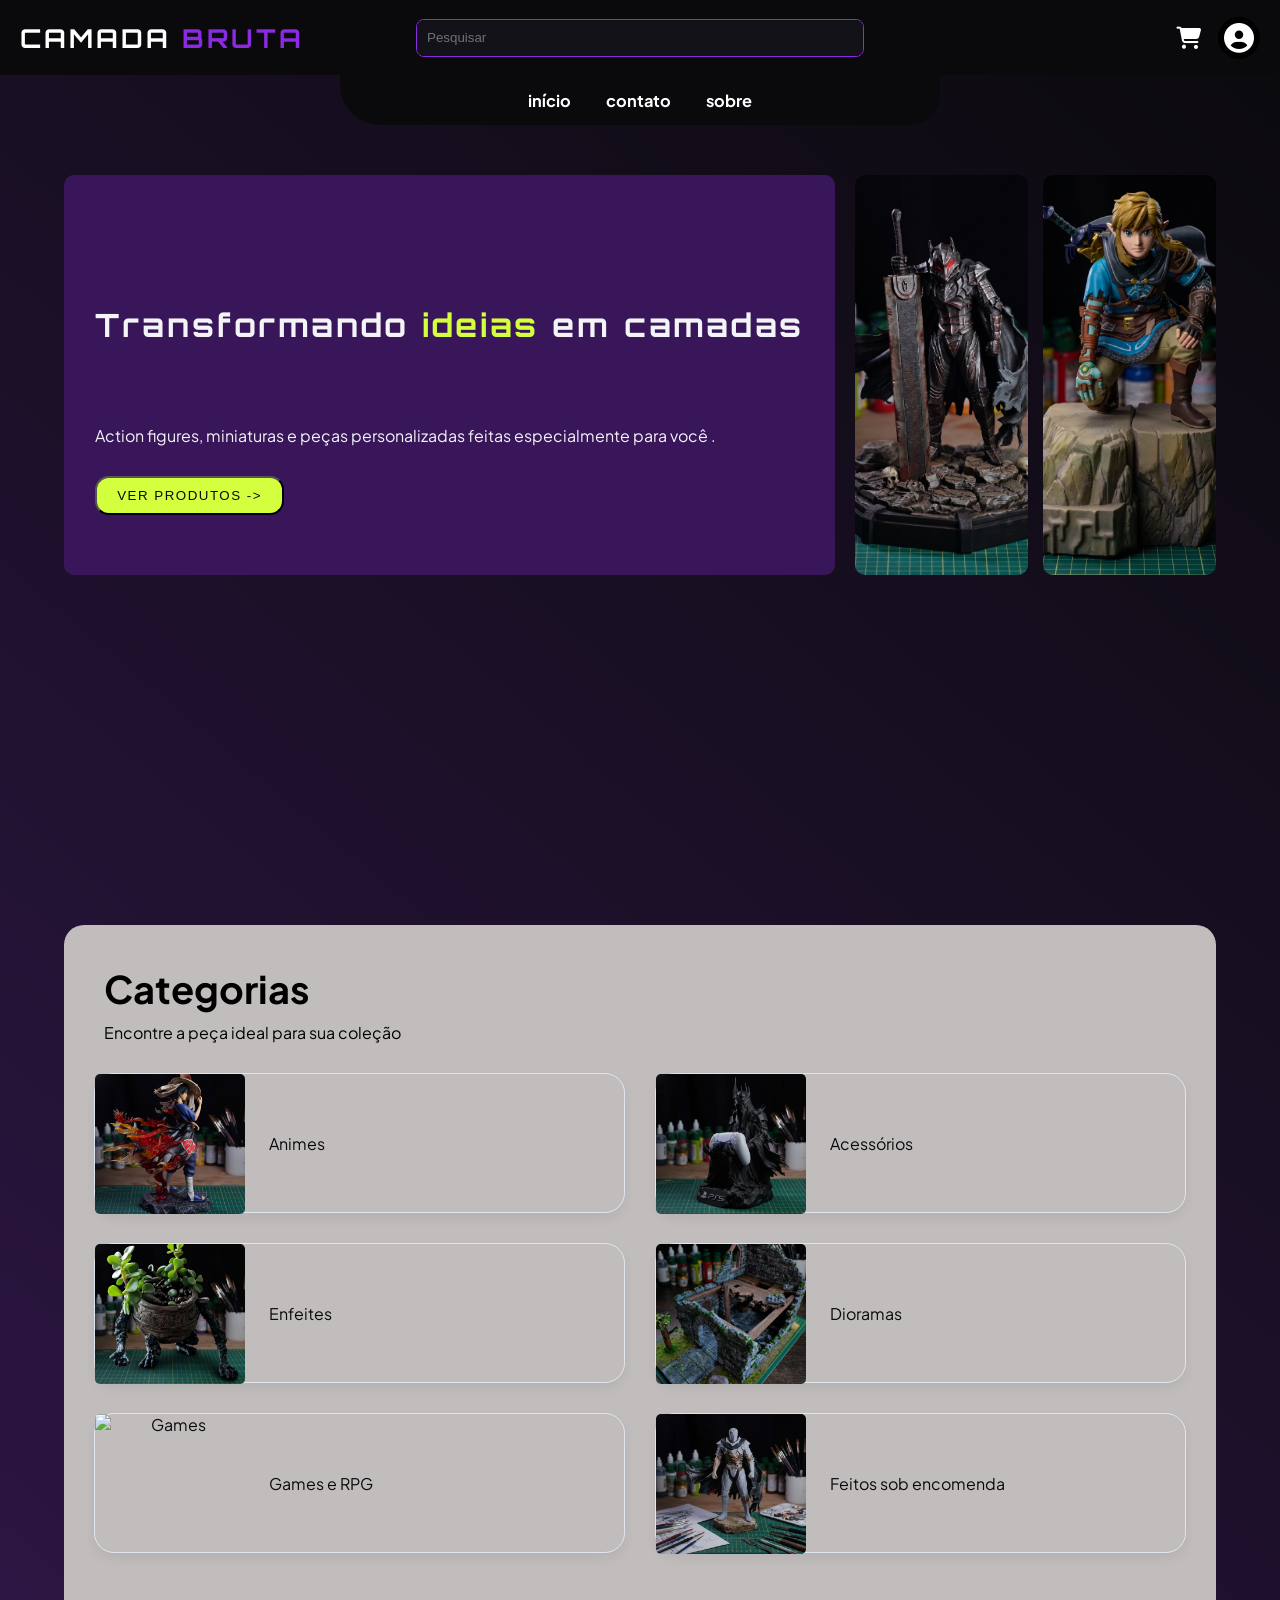
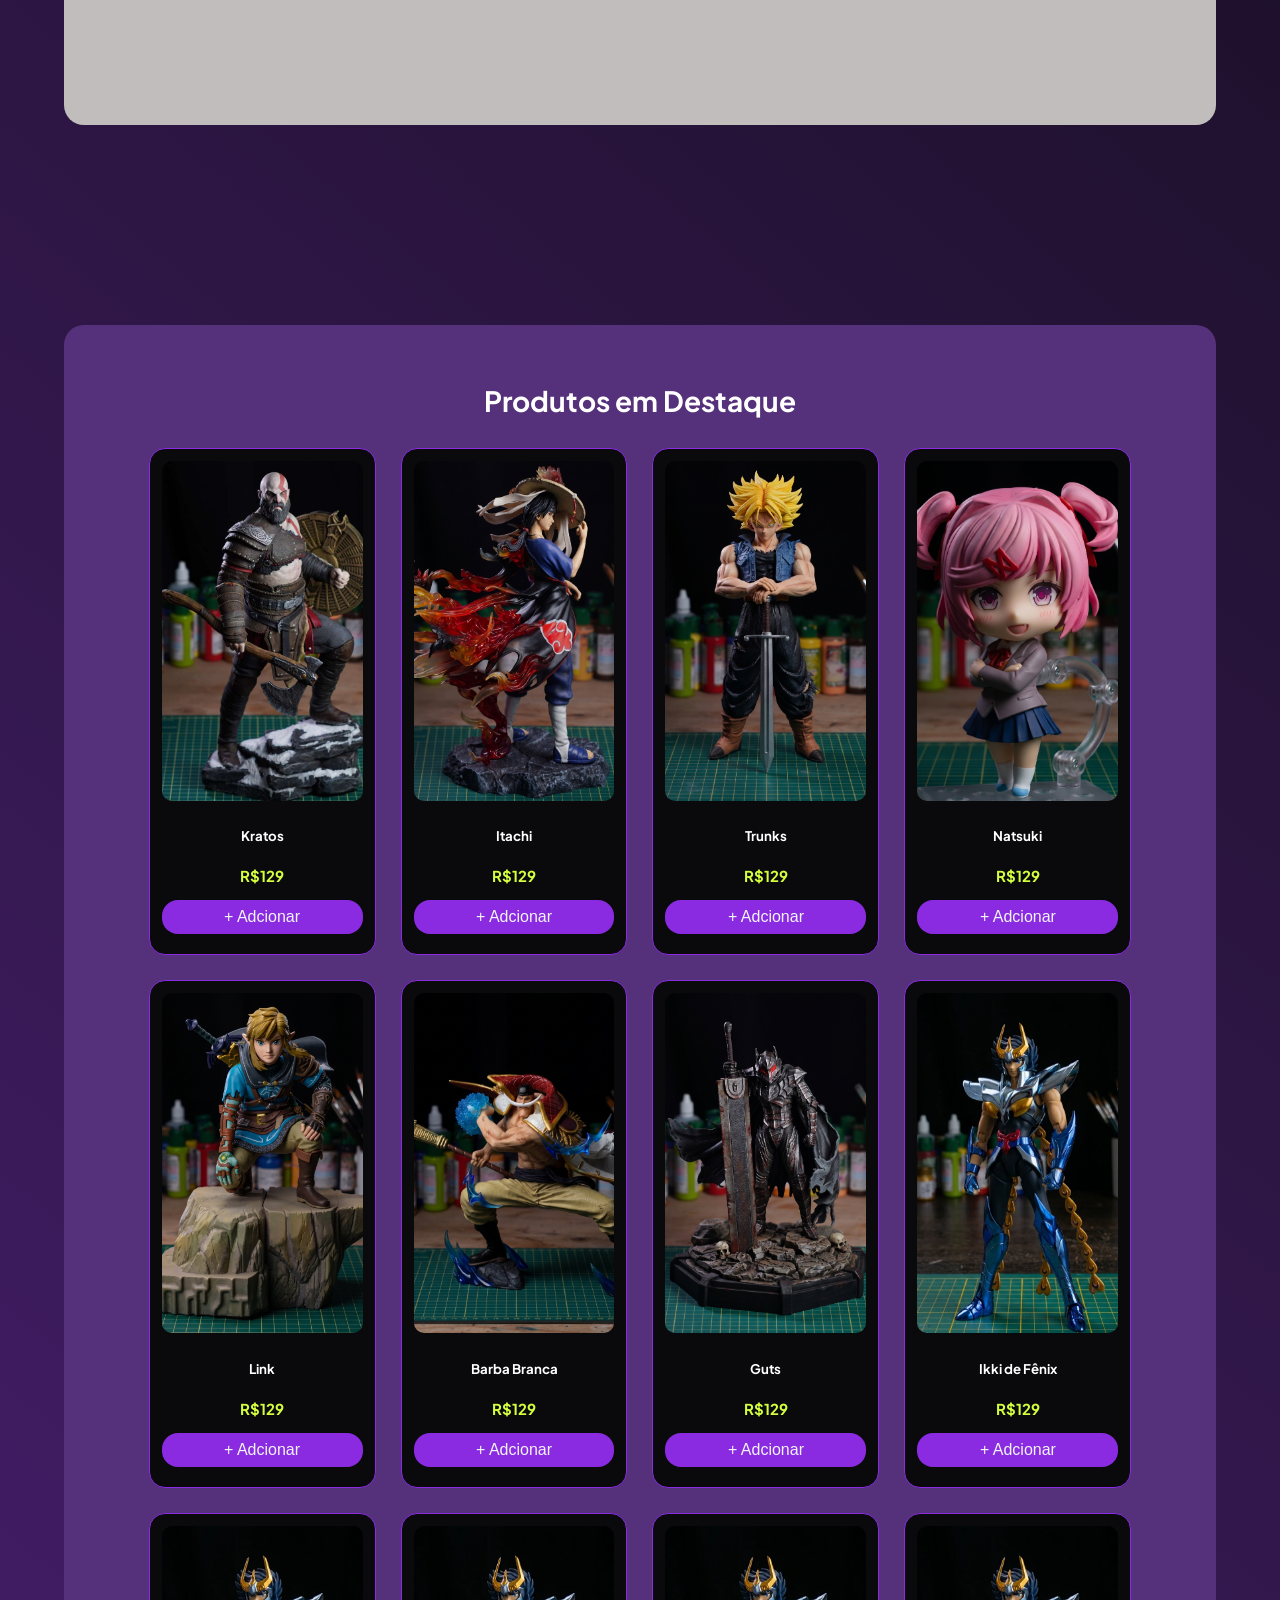
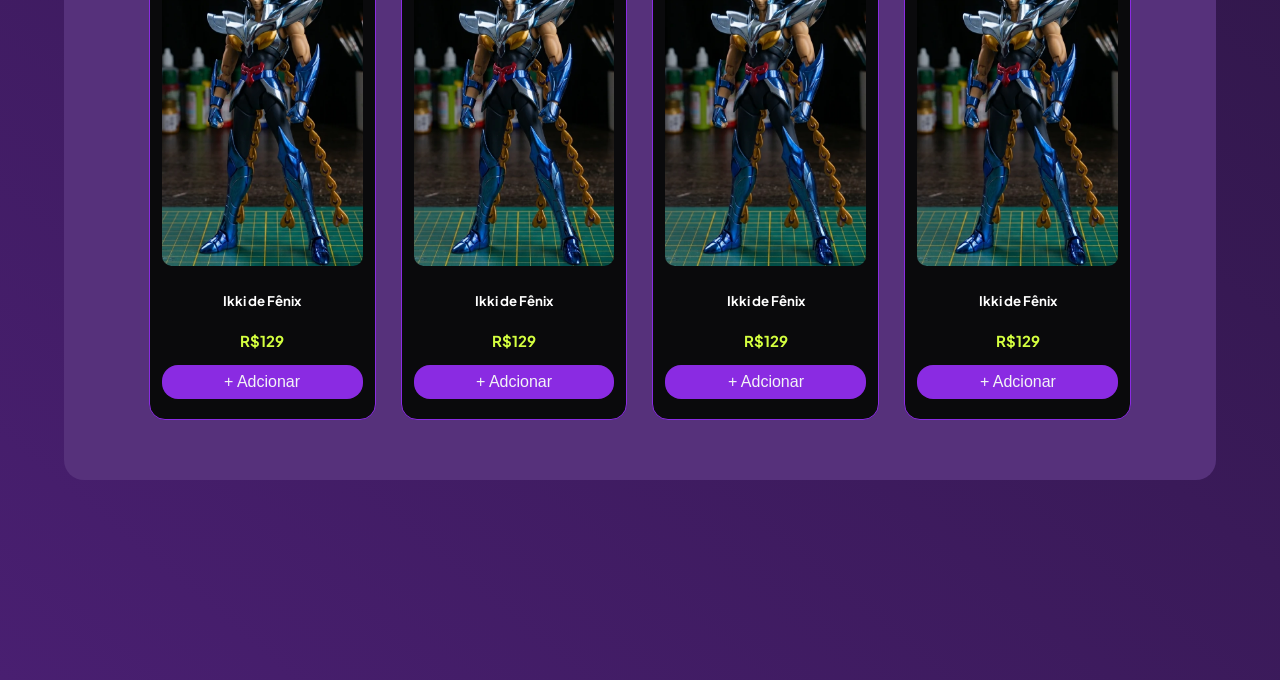
==== commit 701f1b13: "V5 - Atualização das categorias e melhorias no layout dos produtos" ====
--- a/index.HTML
+++ b/index.HTML
@@ -73,43 +73,72 @@
         </div>
     </div>
 
-    <!-- ================= CATEGORIAS ================== -->
-<section class="categoria-catalogo">
+    <!-- ================= CATALOGO DE CATEGORIAS ================== -->
+<div class="categoria-catalogo">
         <h2>Categorias</h2>
         <p>Encontre a peça ideal para sua coleção</p>
-
-        <a href="#" class="categoria-imagem">
+    <div class="categorias">
+        <a href="#" class="categoria-link">
             <div class="categoria-card">
                 <img src="imagens/Itachi.jpg" alt="Games">
-                <div class="categoria-texto">
-                    <span>Games</span>
-                </div>
-            </div>
-        </a>
-
-        <a href="#" class="categoria-imagem">
-            <div class="categoria-card">
-                <img src="imagens/Itachi.jpg" alt="Games">
-                <div class="categoria-texto">
-                    <span>Games</span>
-                </div>
-            </div>
-        </a>
-
-        <a href="#" class="categoria-imagem">
-            <div class="categoria-card">
-                <img src="imagens/Itachi.jpg" alt="Games">
-                <div class="categoria-texto">
-                    <span>Games</span>
-                </div>
-            </div>
-        </a>
-</section>
+                <div class="categoria-texto-card">
+                    <span>Animes</span>
+                </div>
+            </div>
+        </a>
+
+        <a href="#" class="categoria-link">
+            <div class="categoria-card">
+                <img src="imagens/SuporteControle.webp" alt="Games">
+                <div class="categoria-texto-card">
+                    <span>Acessórios</span>
+                </div>
+            </div>
+        </a>
+
+        <a href="#" class="categoria-link">
+            <div class="categoria-card">
+                <img src="imagens/Alexandrewebp.webp" alt="Games">
+                <div class="categoria-texto-card">
+                    <span>Enfeites</span>
+                </div>
+            </div>
+        </a>
+
+        <a href="#" class="categoria-link">
+            <div class="categoria-card">
+                <img src="imagens/Diorama.webp" alt="Games">
+                <div class="categoria-texto-card">
+                    <span>Dioramas</span>
+                </div>
+            </div>
+        </a>
+
+        <a href="#" class="categoria-link">
+            <div class="categoria-card">
+                <img src="imagens/Kratos.jpg" alt="Games">
+                <div class="categoria-texto-card">
+                    <span>Games e RPG</span>
+                </div>
+            </div>
+        </a>
+
+        <a href="#" class="categoria-link">
+            <div class="categoria-card">
+                <img src="imagens/GutsPorFazer.webp" alt="Games">
+                <div class="categoria-texto-card">
+                    <span>Feitos sob encomenda</span>
+                </div>
+            </div>
+        </a>
+    </div>
+</div>
 
   
         <!-- ================= PRODUTOS ================== -->
+         <div class="card-produtos">
         <section id="produto">
-            <h3>Produtos em destaque</h3>
+            <h3>Produtos em Destaque</h3>
             <div class="produtos">
 
                 <!-- Produto 1 -->
@@ -155,9 +184,47 @@
                     <p class="preco-prod">R$129</p>
                     <button class="adicionar-prod">+ Adcionar</button>
                 </div>
-
+                <!-- Produto 7 -->
+                <div class="produto">
+                    <img src="imagens/Guts.jpg" alt="Action Figure">
+                    <h5>Guts</h5>
+                    <p class="preco-prod">R$129</p>
+                    <button class="adicionar-prod">+ Adcionar</button>
+                </div>
+                <!-- Produto 8 -->
+                <div class="produto">
+                    <img src="imagens/Ikki.webp " alt="Action Figure">
+                    <h5>Ikki de Fênix</h5>
+                    <p class="preco-prod">R$129</p>
+                    <button class="adicionar-prod">+ Adcionar</button>
+                </div>
+                <div class="produto">
+                    <img src="imagens/Ikki.webp " alt="Action Figure">
+                    <h5>Ikki de Fênix</h5>
+                    <p class="preco-prod">R$129</p>
+                    <button class="adicionar-prod">+ Adcionar</button>
+                </div>
+                <div class="produto">
+                    <img src="imagens/Ikki.webp " alt="Action Figure">
+                    <h5>Ikki de Fênix</h5>
+                    <p class="preco-prod">R$129</p>
+                    <button class="adicionar-prod">+ Adcionar</button>
+                </div>
+                <div class="produto">
+                    <img src="imagens/Ikki.webp " alt="Action Figure">
+                    <h5>Ikki de Fênix</h5>
+                    <p class="preco-prod">R$129</p>
+                    <button class="adicionar-prod">+ Adcionar</button>
+                </div>
+                <div class="produto">
+                    <img src="imagens/Ikki.webp " alt="Action Figure">
+                    <h5>Ikki de Fênix</h5>
+                    <p class="preco-prod">R$129</p>
+                    <button class="adicionar-prod">+ Adcionar</button>
+                </div>  
             </div>
         </section>
+        
     </main>
 </body>
 </html>
--- a/style.css
+++ b/style.css
@@ -110,11 +110,10 @@
     align-items: center;
     justify-content: center; /*NOVO: centraliza o conjunto*/
     gap: 20px;
-
     width: 90%; /*ALTERAÇÃO: ocupa 90% da tela*/
     max-width: 1400px; /*NOVO: impede que fique largo demais*/
-
     margin: 100px auto 45px; /*ALTERAÇÃO: centraliza e mantém o espaço superior*/
+    margin-bottom: 350px;
 }
 
 /*card da frase principal*/
@@ -124,11 +123,9 @@
     min-width: 0;
     height: 400px;
     padding: 25px;
-
     display: flex; /*NOVO: permite organizar o conteúdo interno*/
     align-items: center;
     justify-content: center;
-
     text-align: left;
     background-color: #39165a;
     border-radius: 10px;
@@ -173,7 +170,6 @@
 .foto-card-principal img{
     width: calc(50% - 7.5px);
     /*ALTERAÇÃO: cada imagem ocupa metade do espaço disponível*/
-
     height: 400px;
     object-fit: cover;
     border-radius: 10px;
@@ -181,67 +177,92 @@
 
 /*================= CATEGORIAS DO CATALOGO =================*/
 
-.categoria-catalogo{
-    gap:10px;
+.categoria-catalogo {
+    display: block;
+    width: 90%;
+    max-width: 1440px;
+    min-height: 800px;
     margin: 200px auto;
-    padding: 20px;
-    flex-direction: column;
-    text-align: left;
-    justify-content: flex-start;
-    display: flex;
-    width: 1000px;
-    height: 600px;
-    margin: 200px auto;
+    padding: 30px;
+    color: #0A0A0C;
     background-color: rgb(194, 189, 189);
-    border-radius: 10px;
-
+    border-radius: 20px;
+    
+}
+
+.categorias{
+    display: grid;
+    gap: 30px;
+    width: 100%;
+    margin-top: 30px;
+    grid-template-columns: repeat(2, minmax(0, 1fr));
 }
 
 .container-conteudo .categoria-catalogo h2,
 .container-conteudo .categoria-catalogo p{
-    margin: 0;
+    margin: 10px;
     color: black;
+    text-align: left;
 }
 
 .categoria-card{
-    background-color: #0A0A0C;
-    display: flex;
-    flex-direction: row;
-    align-items: stretch;
-    width: 450px;
+    position: relative;
+    isolation: isolate;
+    display: flex;
+    width: 100%;
+    min-width: 0;
     height: 140px;
+    box-shadow: 0 6px 12px rgba(0, 0, 0, 0.06);
+    border: 1px solid #e0e5ed;
     border-radius: 20px;
-}
-
-.categoria-img{
-    width: 150px !important;
-    height: 140px !important;
-    flex-shrink: 0 !important;
-    overflow: hidden !important;
-}
-
-.categoria-img img{
-    width: 150px !important;
-    height: 140px !important;
-    max-width: none !important;
-    object-fit: cover !important;
-}
-
-.categoria-texto{
-    flex: 1 !important;
-    display: flex !important;
-    align-items: center !important;
-    padding: 0 24px !important;
-}
-
-.categoria-texto span {
-    position: relative;
-    z-index: 2;
-    white-space: nowrap !important;
+    transition: all 0.3s ease;
+}
+
+.categoria-card:hover{
+    background-color: #8a2be2;
+    color: rgb(245, 240, 240);
+    transform: scale(1.02);
+    box-shadow: 0 10px 14px rgba(0, 0, 0, 0.12);
+}
+
+.categoria-card img{
+    width: 150px;
+    height: 140px;
+    flex-shrink: 0;
+    object-fit: cover;
+    border-radius: 5px;
+}
+
+.categoria-link{
+    display: block;
+    min-width: 0;
+    text-decoration: none;
+    color: inherit;
+}
+
+.categoria-texto-card{
+    flex: 1;
+    display: flex;
+    align-items: center;
+    padding: 0 24px;
+}
+
+.categoria-catalogo h2{
+ font-size: 38px;
 }
 
 /*================= PRODUTOS =================*/
-
+.card-produtos{
+    display: block;
+    width: 90%;
+    max-width: 1440px;
+    min-height: 800px;
+    margin: 200px auto;
+    padding: 30px;
+    color: white;
+    background-color: #56317b;
+    border-radius: 20px;
+}
 .produto{
     min-height: 440px;
     width: 100%; /*ALTERAÇÃO: ocupa a largura da coluna*/
@@ -257,13 +278,12 @@
 
 .produtos{
     display: grid;
-    grid-template-columns: repeat(3, minmax(0, 1fr));
+    grid-template-columns: repeat(4, minmax(0, 1fr));
     /*ALTERAÇÃO: cria 3 colunas que dividem o espaço igualmente*/
-
     justify-content: center;
     margin: 30px auto;
     width: 90%;
-    max-width: 1000px; /*NOVO: limita a largura do catálogo*/
+    max-width: 1250px; /*NOVO: limita a largura do catálogo*/
     gap: 25px; /*da um espaço entre as caixas*/
 }
 
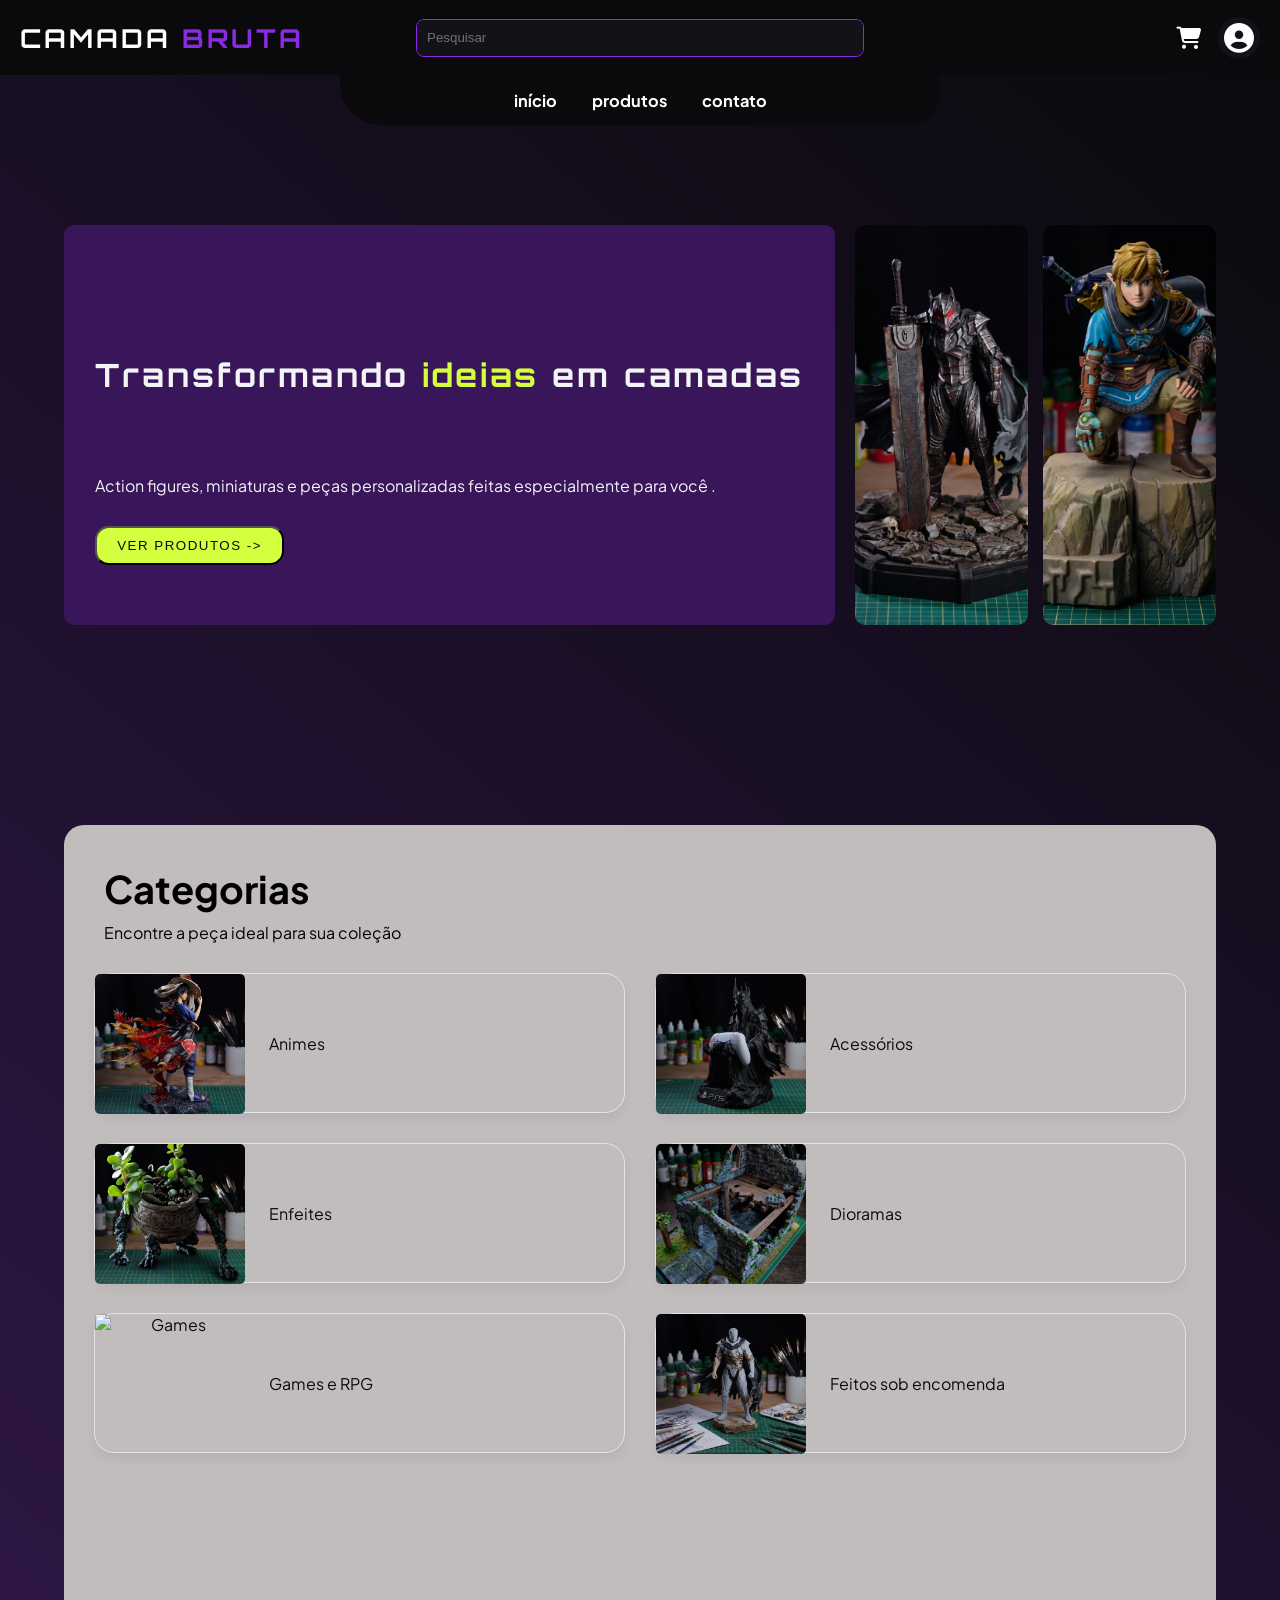
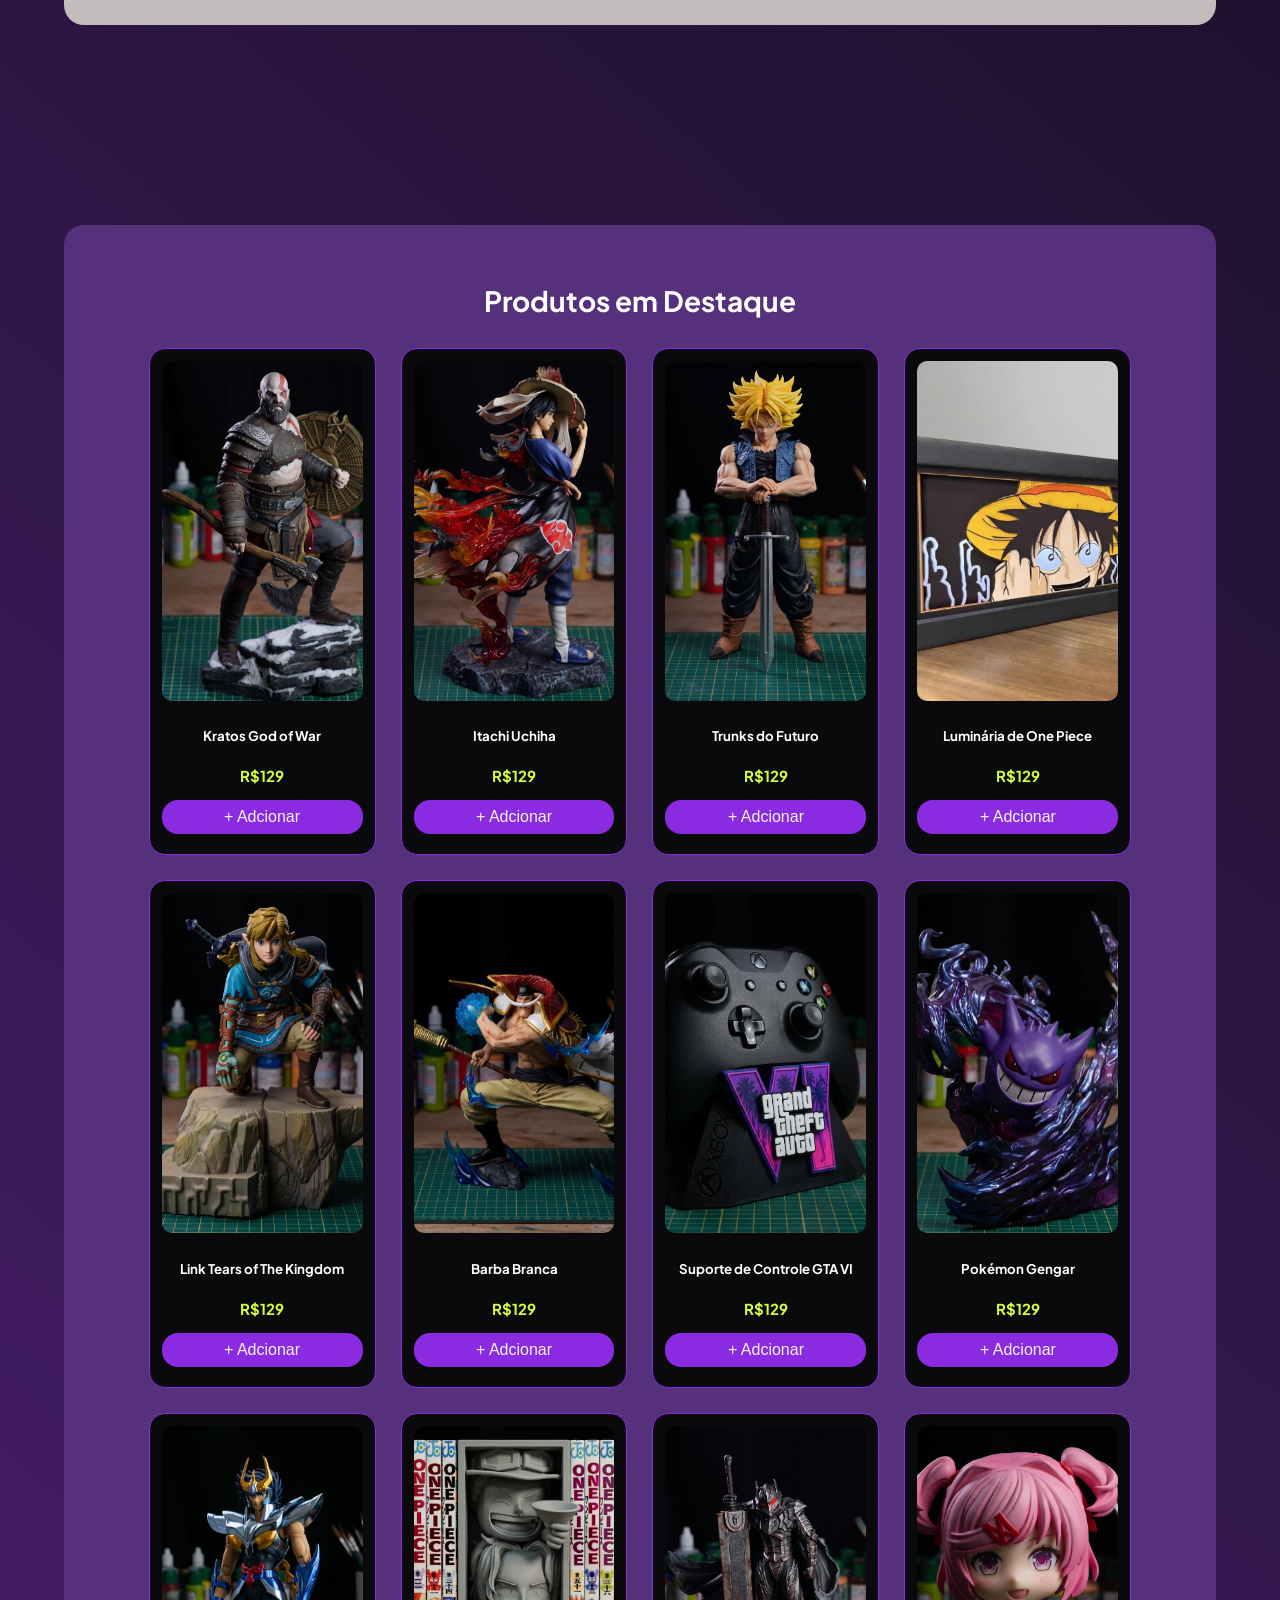
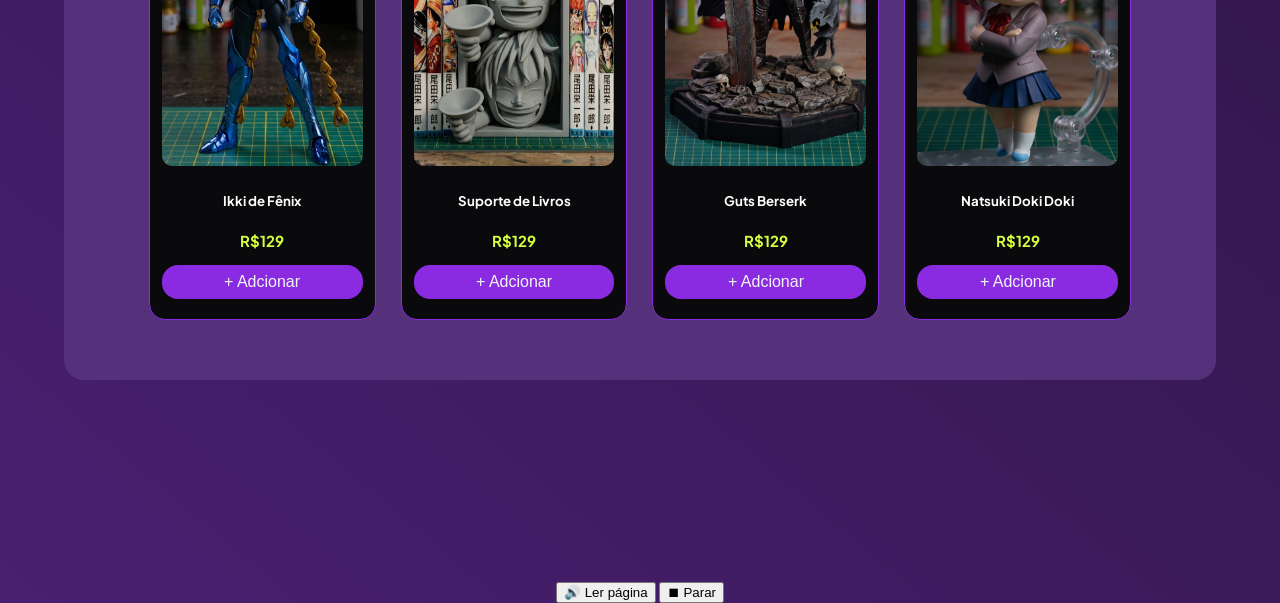
==== commit 4a454e8a: "V6 - Adicionado libras, leitura em voz alta do site e alteração na scrollbas" ====
--- a/index.HTML
+++ b/index.HTML
@@ -9,6 +9,17 @@
     <link rel="stylesheet" href="style.css">
 </head>
 <body>
+<script src="https://vlibras.gov.br/app/vlibras-plugin.js"></script> 
+        <!-- Adiciona Libras no site -->
+
+<script>
+    new window.VLibras.Widget({
+        rootPath: 'https://vlibras.gov.br/app',
+        avatar: 'Hosana', <!-- Define o avatar como Hosana -->
+        position: 'R' <!-- Coloca na direita -->
+    });
+</script>
+
     <header class="navbar">
         <!-- Logo -->
         <h1 class="font-orbitron">CAMADA <a href="#"> BRUTA</a></h1>
@@ -40,11 +51,11 @@
                 </li>
 
                 <li>
+                    <a href="#"><h3>produtos</h3></a>
+                </li>
+
+                <li>
                     <a href="#"><h3>contato</h3></a>
-                </li>
-
-                <li>
-                    <a href="#"><h3>sobre</h3></a>
                 </li>
             </ul>
         </nav>
@@ -144,7 +155,7 @@
                 <!-- Produto 1 -->
                 <div class="produto">
                     <img src="imagens/kratos.jpg" alt="Action Figure">
-                    <h5>Kratos</h5>
+                    <h5>Kratos God of War</h5>
                     <p class="preco-prod">R$129</p>
                     <button class="adicionar-prod">+ Adcionar</button>
                 </div>
@@ -152,28 +163,28 @@
                 <!-- Produto 2 -->
                 <div class="produto">
                     <img src="imagens/Itachi.jpg" alt="Action Figure">
-                    <h5>Itachi</h5>
+                    <h5>Itachi Uchiha</h5>
                     <p class="preco-prod">R$129</p>
                     <button class="adicionar-prod">+ Adcionar</button>
                 </div>
                 <!-- Produto 3 -->
                 <div class="produto">
                     <img src="imagens/Trunks.jpg" alt="Action Figure">
-                    <h5>Trunks</h5>
+                    <h5>Trunks do Futuro</h5>
                     <p class="preco-prod">R$129</p>
                     <button class="adicionar-prod">+ Adcionar</button>
                 </div>
                 <!-- Produto 4 -->
                 <div class="produto">
-                    <img src="imagens/Natsuki.jpg" alt="Action Figure">
-                    <h5>Natsuki</h5>
+                    <img src="imagens/luminariaLuffy.webp" alt="Action Figure">
+                    <h5>Luminária de One Piece</h5>
                     <p class="preco-prod">R$129</p>
                     <button class="adicionar-prod">+ Adcionar</button>
                 </div>
                 <!-- Produto 5 -->
                 <div class="produto">
                     <img src="imagens/Link.jpg" alt="Action Figure">
-                    <h5>Link</h5>
+                    <h5>Link Tears of The Kingdom</h5>
                     <p class="preco-prod">R$129</p>
                     <button class="adicionar-prod">+ Adcionar</button>
                 </div>
@@ -186,12 +197,18 @@
                 </div>
                 <!-- Produto 7 -->
                 <div class="produto">
-                    <img src="imagens/Guts.jpg" alt="Action Figure">
-                    <h5>Guts</h5>
+                    <img src="imagens/SuporteControleGTA.webp" alt="Action Figure">
+                    <h5>Suporte de Controle GTA VI</h5>
                     <p class="preco-prod">R$129</p>
                     <button class="adicionar-prod">+ Adcionar</button>
                 </div>
                 <!-- Produto 8 -->
+                <div class="produto">
+                    <img src="imagens/Gengar.webp " alt="Action Figure">
+                    <h5>Pokémon Gengar</h5>
+                    <p class="preco-prod">R$129</p>
+                    <button class="adicionar-prod">+ Adcionar</button>
+                </div>
                 <div class="produto">
                     <img src="imagens/Ikki.webp " alt="Action Figure">
                     <h5>Ikki de Fênix</h5>
@@ -199,26 +216,20 @@
                     <button class="adicionar-prod">+ Adcionar</button>
                 </div>
                 <div class="produto">
-                    <img src="imagens/Ikki.webp " alt="Action Figure">
-                    <h5>Ikki de Fênix</h5>
-                    <p class="preco-prod">R$129</p>
-                    <button class="adicionar-prod">+ Adcionar</button>
-                </div>
-                <div class="produto">
-                    <img src="imagens/Ikki.webp " alt="Action Figure">
-                    <h5>Ikki de Fênix</h5>
-                    <p class="preco-prod">R$129</p>
-                    <button class="adicionar-prod">+ Adcionar</button>
-                </div>
-                <div class="produto">
-                    <img src="imagens/Ikki.webp " alt="Action Figure">
-                    <h5>Ikki de Fênix</h5>
-                    <p class="preco-prod">R$129</p>
-                    <button class="adicionar-prod">+ Adcionar</button>
-                </div>
-                <div class="produto">
-                    <img src="imagens/Ikki.webp " alt="Action Figure">
-                    <h5>Ikki de Fênix</h5>
+                    <img src="imagens/SuporteLivros.webp " alt="Action Figure">
+                    <h5>Suporte de Livros</h5>
+                    <p class="preco-prod">R$129</p>
+                    <button class="adicionar-prod">+ Adcionar</button>
+                </div>
+                <div class="produto">
+                    <img src="imagens/Guts.jpg " alt="Action Figure">
+                    <h5>Guts Berserk</h5>
+                    <p class="preco-prod">R$129</p>
+                    <button class="adicionar-prod">+ Adcionar</button>
+                </div>
+                <div class="produto">
+                    <img src="imagens/Natsuki.jpg " alt="Action Figure">
+                    <h5>Natsuki Doki Doki</h5>
                     <p class="preco-prod">R$129</p>
                     <button class="adicionar-prod">+ Adcionar</button>
                 </div>  
@@ -226,5 +237,28 @@
         </section>
         
     </main>
+    <script>
+        function lerPagina() {
+    // Pega o texto principal da página
+    let texto = document.querySelector('main').innerText;
+
+    // Cria o objeto responsável pela leitura
+    let leitura = new SpeechSynthesisUtterance(texto);
+
+    // Define o idioma para português brasileiro
+    leitura.lang = 'pt-BR';
+
+    // Inicia a leitura
+    speechSynthesis.speak(leitura);
+}
+
+function pararLeitura() {
+    speechSynthesis.cancel();
+}
+    </script>
+<div class="leitor-voz">
+    <button onclick="lerPagina()">🔊 Ler página</button>
+    <button onclick="pararLeitura()">⏹ Parar</button>
+</div>
 </body>
 </html>
--- a/style.css
+++ b/style.css
@@ -7,6 +7,22 @@
     font-family: 'Orbitron', sans-serif;
     letter-spacing: 3px;
     font-size: 26px;
+}
+
+::-webkit-scrollbar{
+    width: 14px;
+    background: transparent;
+}
+
+::-webkit-scrollbar-track {
+    background: #0A0A0C;
+}
+
+::-webkit-scrollbar-thumb{
+    border-radius: 10px;
+    background-color: rgba(138, 43, 226, 0.5);
+    border: 3px solid transparent;
+    background-clip: content-box;
 }
 
 /* ================= CONFIGURAÇÕES GERAIS ================= */
@@ -112,8 +128,8 @@
     gap: 20px;
     width: 90%; /*ALTERAÇÃO: ocupa 90% da tela*/
     max-width: 1400px; /*NOVO: impede que fique largo demais*/
-    margin: 100px auto 45px; /*ALTERAÇÃO: centraliza e mantém o espaço superior*/
-    margin-bottom: 350px;
+    margin: 150px auto 45px; /*ALTERAÇÃO: centraliza e mantém o espaço superior*/
+    margin-bottom: 100px;
 }
 
 /*card da frase principal*/
@@ -400,8 +416,8 @@
     justify-content: center;
     width: 42px;
     height: 42px;
-    background-color: rgb(0, 0, 0);
-    color: #0A0A0C;
+    background-color: #121218;
+    color: #F3F4F6;
     border-radius: 50%;
     font-size: 30px !important;
     flex-shrink: 0;
@@ -411,6 +427,21 @@
 .icone-user:hover{
     background-color: #D4FF3F;
     color: #0A0A0C !important;
+    transform: scale(1.08);
+}
+
+.seta-voltar{
+    margin-right: 100%;
+    background: transparent;
+    border: none;
+    color: white;
+    font-size: 18px;
+    cursor: pointer;
+    transition: 0.4s ease; 
+}
+
+.seta-voltar:hover{
+    color:#D4FF3F;
     transform: scale(1.08);
 }
 
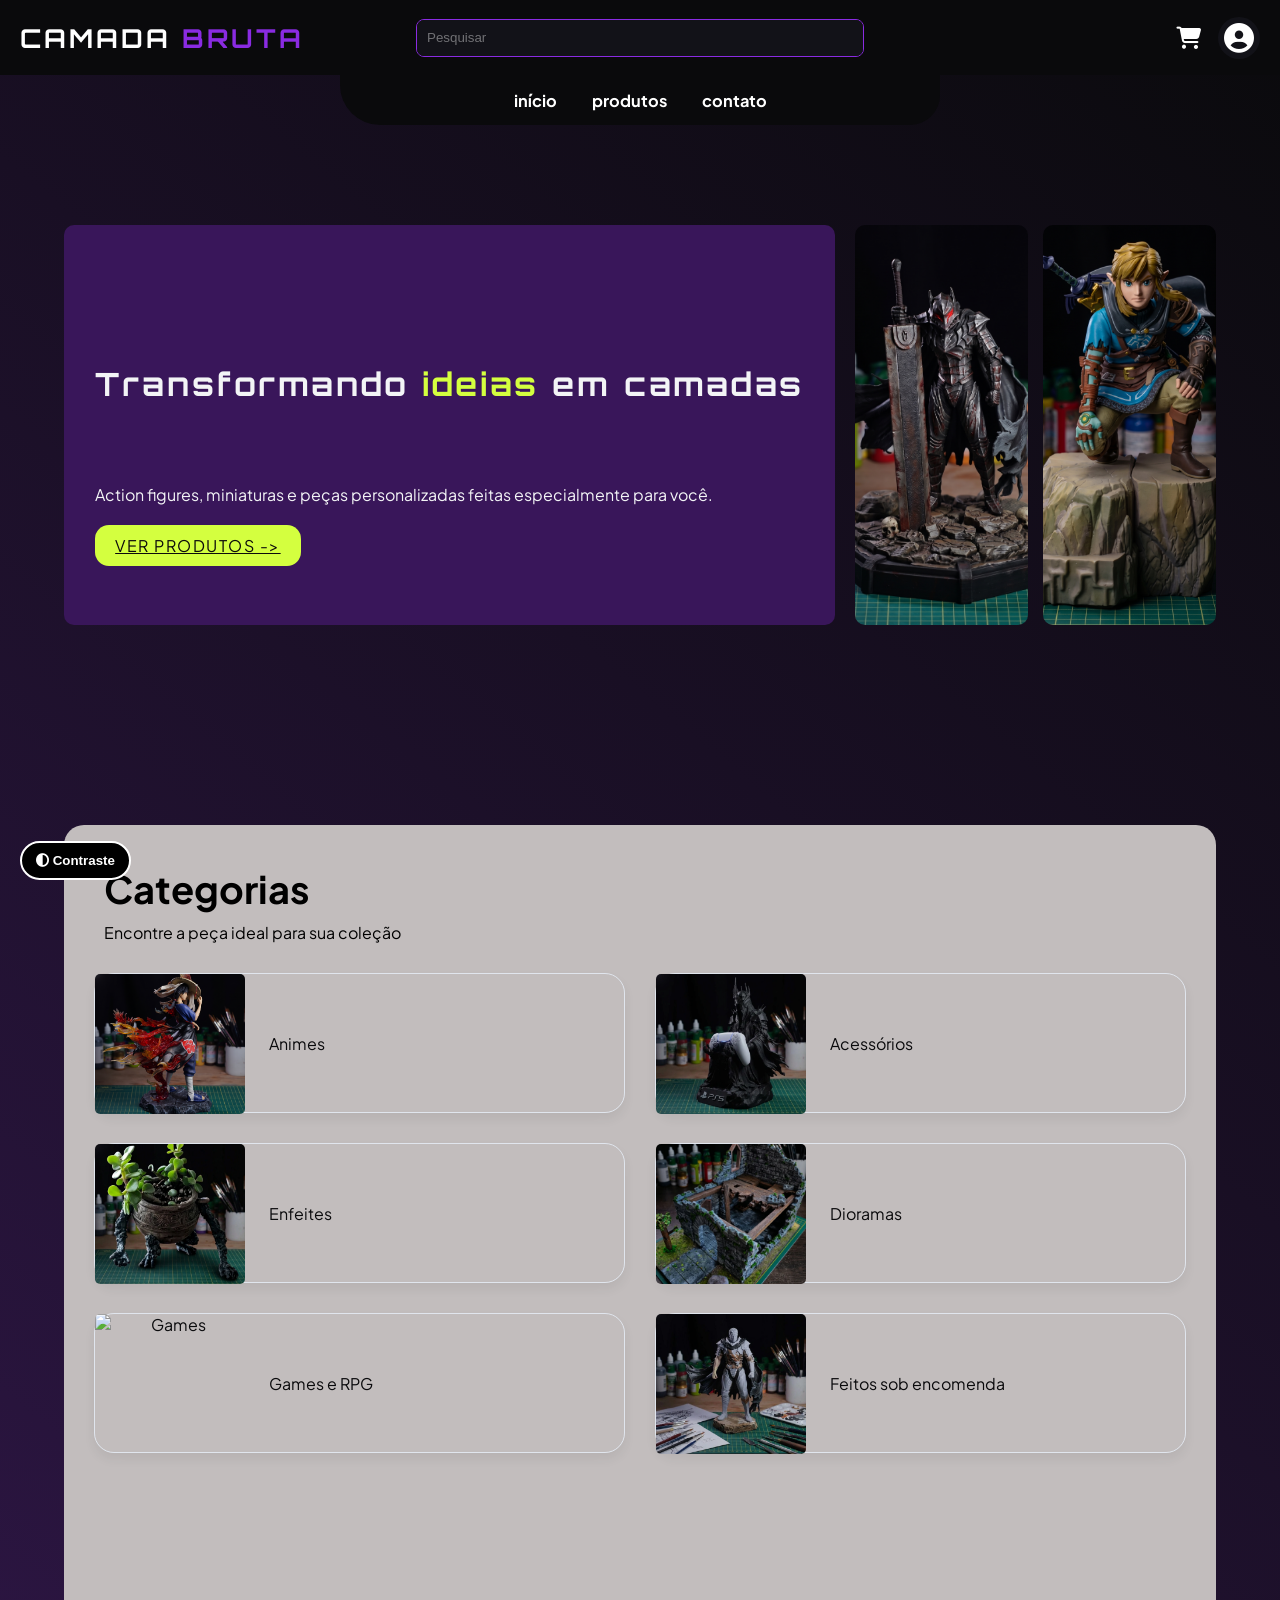
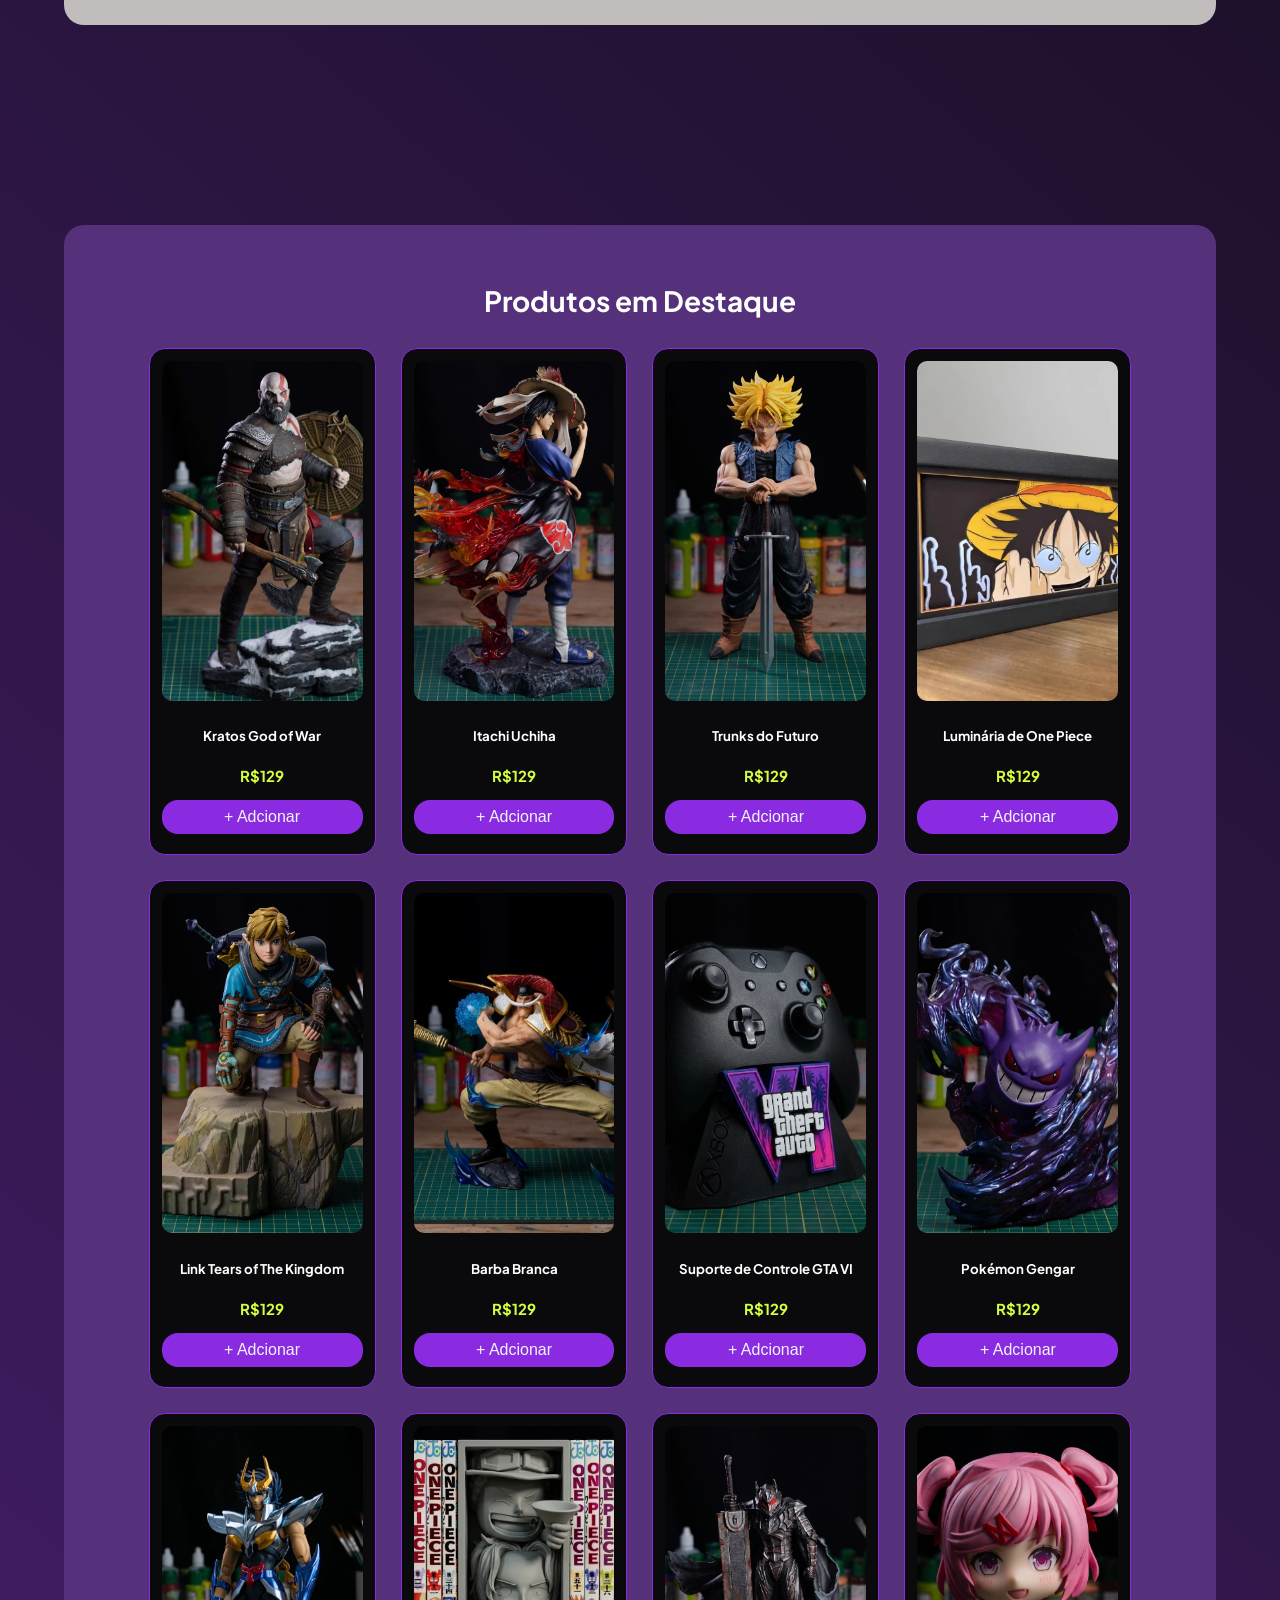
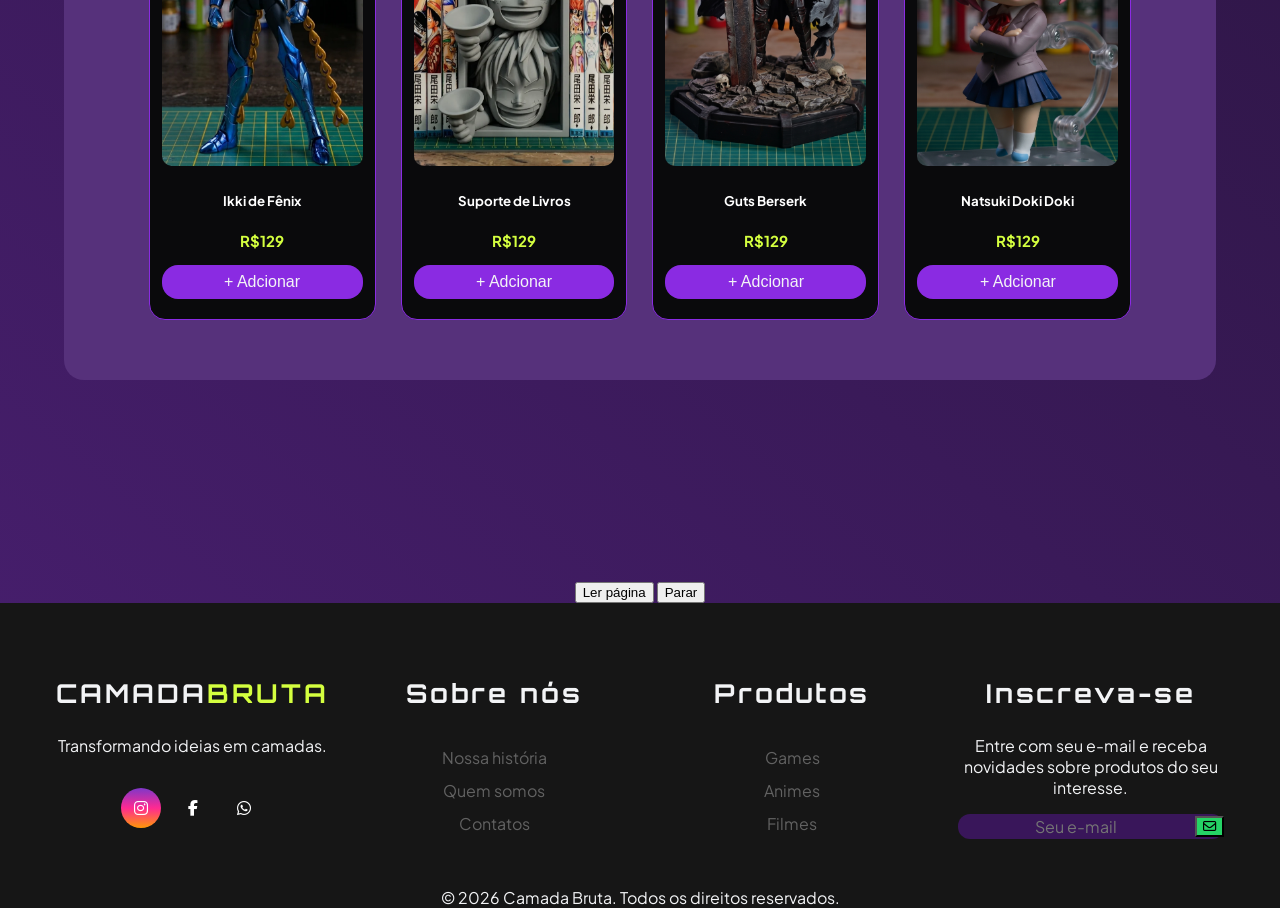
==== commit adec2ab6: "V7 - Adicionado alto contraste e um rodapé com informações e redes sociais" ====
--- a/index.HTML
+++ b/index.HTML
@@ -1,264 +1,400 @@
+
 <!DOCTYPE html>
 <html lang="pt-br">
+
 <head>
+
     <meta charset="UTF-8">
     <meta name="viewport" content="width=device-width, initial-scale=1.0">
+
     <title>Camada Bruta</title>
+
     <link rel="stylesheet" href="https://cdnjs.cloudflare.com/ajax/libs/font-awesome/6.5.2/css/all.min.css">
     <link rel="stylesheet" href="https://www.w3schools.com/w3css/5/w3.css">
     <link rel="stylesheet" href="style.css">
+     
 </head>
 <body>
-<script src="https://vlibras.gov.br/app/vlibras-plugin.js"></script> 
-        <!-- Adiciona Libras no site -->
-
-<script>
-    new window.VLibras.Widget({
-        rootPath: 'https://vlibras.gov.br/app',
-        avatar: 'Hosana', <!-- Define o avatar como Hosana -->
-        position: 'R' <!-- Coloca na direita -->
-    });
-</script>
-
-    <header class="navbar">
+
+    <!-- ================= VLibras ====================== -->
+    <script src="https://vlibras.gov.br/app/vlibras-plugin.js"></script>
+
+    <!-- Adiciona Libras no site -->
+    <script>
+        new window.VLibras.Widget({
+            rootPath: 'https://vlibras.gov.br/app',
+            avatar: 'Hosana', // Define o avatar como Hosana
+            position: 'R' // Coloca na direita
+        });
+    </script>
+
+    <!-- ================= ALTO CONTRASTE ====================== -->
+    <button class = 'btn_contraste' onclick="document.body.classList.toggle('alto-contraste')" >
+      <i class="fa-solid fa-circle-half-stroke"></i> Contraste
+    </button>
+
+    <!-- ================= NAVBAR ====================== -->
+    <header id="inicio" class="navbar">
+
         <!-- Logo -->
-        <h1 class="font-orbitron">CAMADA <a href="#"> BRUTA</a></h1>
+        <h1 class="font-orbitron">
+            CAMADA <a href="#inicio" class="logo">BRUTA</a>
+        </h1>
 
         <!-- Barra de pesquisa -->
-        <div class="barra-pesquisa">  
-            <input type="text" placeholder="Pesquisar">  
-        </div>
-
-<!-- ================= Carrinho ================== -->
-<div class="user">
-
-    <a href="carrinho.html" class="carrinho">
-        <i class="fa-solid fa-cart-shopping"></i>
-    </a>
-
-    <!-- =============== Usuário ================ -->
-    <a href="login.html" class="icone-user">
-        <i class="fa-solid fa-circle-user"></i>
-    </a>
-
-</div>
+        <div class="barra-pesquisa">
+            <input type="text" placeholder="Pesquisar">
+        </div>
+
+        <!-- ================= Carrinho ================== -->
+        <div class="user">
+            <a href="carrinho.html" class="carrinho">
+                <i class="fa-solid fa-cart-shopping"></i>
+            </a>
+
+            <!-- =============== Usuário ================ -->
+            <a href="login.html" class="icone-user">
+                <i class="fa-solid fa-circle-user"></i>
+            </a>
+        </div>
 
         <!-- ============= Menu da nav ============= -->
         <nav>
             <ul>
                 <li>
-                    <a href="#"><h3>início</h3></a>
-                </li>
-
-                <li>
-                    <a href="#"><h3>produtos</h3></a>
-                </li>
-
-                <li>
-                    <a href="#"><h3>contato</h3></a>
-                </li>
+                    <a href="#inicio"><h3>início</h3></a>
+                </li>
+
+                <li>
+                    <a href="#produtos"><h3>produtos</h3></a>
+                </li>
+
+                <li>
+                    <a href="#contato"><h3>contato</h3></a>
+                </li>
+
             </ul>
         </nav>
-      
     </header>
 
     <!-- ================= CARD DE INTRODUCAO ====================== -->
     <main class="container-conteudo">
 
         <!-- Título principal -->
-    <div class="container-card-principal">
-        <div class="card-principal">
-            <div class="font-card-principal">
-            <h2 class="font-orbitron">Transformando 
-            <span style="color:#D4FF3F"> ideias</span> em camadas</h2>
-            <p>Action figures, miniaturas e peças personalizadas feitas especialmente para você .</p>
-          
-            <button class="botao-catalogo">VER PRODUTOS -></button>
-            </div>
-        </div>
-
-       <!-- Fotos do lado do card principal -->
-        <div class="foto-card-principal">
-            <img src="imagens/Guts.jpg" alt="action figure">
-            <img src="imagens/Link.jpg" alt="action figure">
-        </div>
-    </div>
-
-    <!-- ================= CATALOGO DE CATEGORIAS ================== -->
-<div class="categoria-catalogo">
-        <h2>Categorias</h2>
-        <p>Encontre a peça ideal para sua coleção</p>
-    <div class="categorias">
-        <a href="#" class="categoria-link">
-            <div class="categoria-card">
-                <img src="imagens/Itachi.jpg" alt="Games">
-                <div class="categoria-texto-card">
-                    <span>Animes</span>
+        <div class="container-card-principal">
+            <div class="card-principal">
+                <div class="font-card-principal">
+                    <h2 class="font-orbitron">
+                        Transformando
+                        <span style="color:#D4FF3F"> ideias</span> em camadas
+                    </h2>
+                    <p> Action figures, miniaturas e peças personalizadas feitas especialmente para você.</p>
+                    <a href="#produtos" class="botao-catalogo">
+                        VER PRODUTOS ->
+                    </a>
                 </div>
             </div>
-        </a>
-
-        <a href="#" class="categoria-link">
-            <div class="categoria-card">
-                <img src="imagens/SuporteControle.webp" alt="Games">
-                <div class="categoria-texto-card">
-                    <span>Acessórios</span>
+
+            <!-- Fotos do lado do card principal -->
+            <div class="foto-card-principal">
+                <img src="imagens/Guts.jpg" alt="Action figure">
+                <img src="imagens/Link.jpg" alt="Action figure">
+            </div>
+        </div>
+
+        <!-- ================= CATALOGO DE CATEGORIAS ================== -->
+        <div class="categoria-catalogo">
+            <h2>Categorias</h2>
+            <p>Encontre a peça ideal para sua coleção</p>
+            <div class="categorias">
+                <a href="#" class="categoria-link">
+                    <div class="categoria-card">
+                        <img src="imagens/Itachi.jpg" alt="Games">
+                        <div class="categoria-texto-card">
+                            <span>Animes</span>
+                        </div>
+                    </div>
+                </a>
+
+                <a href="#" class="categoria-link">
+                    <div class="categoria-card">
+                        <img src="imagens/SuporteControle.webp" alt="Games">
+                        <div class="categoria-texto-card">
+                            <span>Acessórios</span>
+                        </div>
+                    </div>
+                </a>
+
+                <a href="#" class="categoria-link">
+                    <div class="categoria-card">
+                        <img src="imagens/Alexandrewebp.webp" alt="Games">
+                        <div class="categoria-texto-card">
+                            <span>Enfeites</span>
+                        </div>
+                    </div>
+                </a>
+
+                <a href="#" class="categoria-link">
+                    <div class="categoria-card">
+                        <img src="imagens/Diorama.webp" alt="Games">
+                        <div class="categoria-texto-card">
+                            <span>Dioramas</span>
+                        </div>
+                    </div>
+                </a>
+
+                <a href="#" class="categoria-link">
+                    <div class="categoria-card">
+                        <img src="imagens/Kratos.jpg" alt="Games">
+                        <div class="categoria-texto-card">
+                            <span>Games e RPG</span>
+                        </div>
+                    </div>
+                </a>
+
+                <a href="#" class="categoria-link">
+                    <div class="categoria-card">
+                        <img src="imagens/GutsPorFazer.webp" alt="Games">
+                        <div class="categoria-texto-card">
+                            <span>Feitos sob encomenda</span>
+                        </div>
+                    </div>
+                </a>
+            </div>
+        </div>
+
+        <!-- ================= PRODUTOS ================== -->
+        <div class="card-produtos">
+            <section class="secao-produtos" id="produtos">
+                <h3>Produtos em Destaque</h3>
+                <div class="produtos">
+
+                    <!-- Produto 1 -->
+                    <div class="produto">
+                        <img src="imagens/kratos.jpg" alt="Action Figure">
+                        <h5>Kratos God of War</h5>
+                        <p class="preco-prod">R$129</p>
+                        <button class="adicionar-prod">+ Adcionar</button>
+                    </div>
+
+                    <!-- Produto 2 -->
+                    <div class="produto">
+                        <img src="imagens/Itachi.jpg" alt="Action Figure">
+                        <h5>Itachi Uchiha</h5>
+                        <p class="preco-prod">R$129</p>
+                        <button class="adicionar-prod">+ Adcionar</button>
+                    </div>
+
+                    <!-- Produto 3 -->
+                    <div class="produto">
+                        <img src="imagens/Trunks.jpg" alt="Action Figure">
+                        <h5>Trunks do Futuro</h5>
+                        <p class="preco-prod">R$129</p>
+                        <button class="adicionar-prod">+ Adcionar</button>
+                    </div>
+
+
+                    <!-- Produto 4 -->
+                    <div class="produto">
+                        <img src="imagens/luminariaLuffy.webp" alt="Action Figure">
+                        <h5>Luminária de One Piece</h5>
+                        <p class="preco-prod">R$129</p>
+                        <button class="adicionar-prod">+ Adcionar</button>
+                    </div>
+
+                    <!-- Produto 5 -->
+                    <div class="produto">
+                        <img src="imagens/Link.jpg" alt="Action Figure">
+                        <h5>Link Tears of The Kingdom</h5>
+                        <p class="preco-prod">R$129</p>
+                        <button class="adicionar-prod">+ Adcionar</button>
+                    </div>
+
+                    <!-- Produto 6 -->
+                    <div class="produto">
+                        <img src="imagens/BarbaBranca.jpg" alt="Action Figure">
+                        <h5>Barba Branca</h5>
+                        <p class="preco-prod">R$129</p>
+                        <button class="adicionar-prod">+ Adcionar</button>
+                    </div>
+
+                    <!-- Produto 7 -->
+                    <div class="produto">
+                        <img src="imagens/SuporteControleGTA.webp" alt="Action Figure">
+                        <h5>Suporte de Controle GTA VI</h5>
+                        <p class="preco-prod">R$129</p>
+                        <button class="adicionar-prod">+ Adcionar</button>
+                    </div>
+
+                    <!-- Produto 8 -->
+                    <div class="produto">
+                        <img src="imagens/Gengar.webp" alt="Action Figure">
+                        <h5>Pokémon Gengar</h5>
+                        <p class="preco-prod">R$129</p>
+                        <button class="adicionar-prod">+ Adcionar</button>
+                    </div>
+
+                    <!-- Produto 9 -->
+                    <div class="produto">
+                        <img src="imagens/Ikki.webp" alt="Action Figure">
+                        <h5>Ikki de Fênix</h5>
+                        <p class="preco-prod">R$129</p>
+                        <button class="adicionar-prod">+ Adcionar</button>
+                    </div>
+
+                    <!-- Produto 10 -->
+                    <div class="produto">
+                        <img src="imagens/SuporteLivros.webp" alt="Action Figure">
+                        <h5>Suporte de Livros</h5>
+                        <p class="preco-prod">R$129</p>
+                        <button class="adicionar-prod">+ Adcionar</button>
+                    </div>
+
+                    <!-- Produto 11 -->
+                    <div class="produto">
+                        <img src="imagens/Guts.jpg" alt="Action Figure">
+                        <h5>Guts Berserk</h5>
+                        <p class="preco-prod">R$129</p>
+                        <button class="adicionar-prod">+ Adcionar</button>
+                    </div>
+
+                    <!-- Produto 12 -->
+                    <div class="produto">
+                        <img src="imagens/Natsuki.jpg" alt="Action Figure">
+                        <h5>Natsuki Doki Doki</h5>
+                        <p class="preco-prod">R$129</p>
+                        <button class="adicionar-prod">+ Adcionar</button>
+                    </div>
+                </div>
+            </section>
+        </div>
+    </main>
+
+    <!-- ================= LEITOR DE VOZ ====================== -->
+    <script>
+        function lerPagina() {
+
+            // Pega o texto principal da página
+            let texto = document.querySelector('main').innerText;
+
+            // Cria o objeto responsável pela leitura
+            let leitura = new SpeechSynthesisUtterance(texto);
+
+            // Define o idioma para português brasileiro
+            leitura.lang = 'pt-BR';
+
+            // Inicia a leitura
+            speechSynthesis.speak(leitura);
+        }
+        function pararLeitura() {
+            speechSynthesis.cancel();
+        }
+
+    </script>
+
+    <div class="leitor-voz">
+        <button onclick="lerPagina()">Ler página</button>
+        <button onclick="pararLeitura()">Parar</button>
+    </div>
+
+    <!-- ================= FOOTER ====================== -->
+    <footer class="footer" id="contato">
+        <div class="footer-conteudo">
+
+            <!-- COLUNA 1: LOGO E REDES SOCIAIS -->
+            <div class="footer-redes">
+                <div class="footer-logo">
+                    <h3 class="font-orbitron">CAMADA<span style="color:#D4FF3F">BRUTA</span></h3>
+                    <p>Transformando ideias em camadas.</p>
+                </div>
+
+                <div class="footer-redes-sociais">
+                    <a href="https://www.instagram.com/camadabruta/"
+                       class="footer-link"
+                       target="_blank"
+                       rel="noopener noreferrer"
+                       id="Instagram">
+                    <i class="fa-brands fa-instagram"></i>
+                    </a>
+
+                    <a href="#"
+                       class="footer-link"
+                       target="_blank"
+                       rel="noopener noreferrer"
+                       id="Facebook">
+                    <i class="fa-brands fa-facebook-f"></i>
+                    </a>
+
+                    <a href="#"
+                       class="footer-link"
+                       target="_blank"
+                       rel="noopener noreferrer"
+                       id="Whatsapp">
+                    <i class="fa-brands fa-whatsapp"></i>
+                    </a>
                 </div>
             </div>
-        </a>
-
-        <a href="#" class="categoria-link">
-            <div class="categoria-card">
-                <img src="imagens/Alexandrewebp.webp" alt="Games">
-                <div class="categoria-texto-card">
-                    <span>Enfeites</span>
+
+            <!-- COLUNA 2 -->
+            <ul class="footer-list">
+                <li>
+                    <h3 class="font-orbitron">Sobre nós</h3>
+                </li>
+
+                <li>
+                    <a href="#">Nossa história</a>
+                </li>
+
+                <li>
+                    <a href="#">Quem somos</a>
+                </li>
+
+                <li>
+                    <a href="#">Contatos</a>
+                </li>
+
+            </ul>
+
+            <!-- COLUNA 3 -->
+            <ul class="footer-list">
+                <li>
+                    <h3 class="font-orbitron">Produtos</h3>
+                </li>
+
+                <li>
+                    <a href="#produtos">Games</a>
+                </li>
+
+                <li>
+                    <a href="#produtos">Animes</a>
+                </li>
+
+                <li>
+                    <a href="#produtos">Filmes</a>
+                </li>
+
+            </ul>
+
+            <!-- COLUNA 4 -->
+            <div class="footer-subscribe">
+                <h3 class="font-orbitron">Inscreva-se</h3>
+                <p>
+                    Entre com seu e-mail e receba novidades
+                    sobre produtos do seu interesse.
+                </p>
+                <div class="input-group">
+                    <input type="email" id="email" placeholder="Seu e-mail">
+                    <button type="button">
+                        <i class="fa-regular fa-envelope"></i>
+                    </button>
                 </div>
             </div>
-        </a>
-
-        <a href="#" class="categoria-link">
-            <div class="categoria-card">
-                <img src="imagens/Diorama.webp" alt="Games">
-                <div class="categoria-texto-card">
-                    <span>Dioramas</span>
-                </div>
-            </div>
-        </a>
-
-        <a href="#" class="categoria-link">
-            <div class="categoria-card">
-                <img src="imagens/Kratos.jpg" alt="Games">
-                <div class="categoria-texto-card">
-                    <span>Games e RPG</span>
-                </div>
-            </div>
-        </a>
-
-        <a href="#" class="categoria-link">
-            <div class="categoria-card">
-                <img src="imagens/GutsPorFazer.webp" alt="Games">
-                <div class="categoria-texto-card">
-                    <span>Feitos sob encomenda</span>
-                </div>
-            </div>
-        </a>
-    </div>
-</div>
-
-  
-        <!-- ================= PRODUTOS ================== -->
-         <div class="card-produtos">
-        <section id="produto">
-            <h3>Produtos em Destaque</h3>
-            <div class="produtos">
-
-                <!-- Produto 1 -->
-                <div class="produto">
-                    <img src="imagens/kratos.jpg" alt="Action Figure">
-                    <h5>Kratos God of War</h5>
-                    <p class="preco-prod">R$129</p>
-                    <button class="adicionar-prod">+ Adcionar</button>
-                </div>
-
-                <!-- Produto 2 -->
-                <div class="produto">
-                    <img src="imagens/Itachi.jpg" alt="Action Figure">
-                    <h5>Itachi Uchiha</h5>
-                    <p class="preco-prod">R$129</p>
-                    <button class="adicionar-prod">+ Adcionar</button>
-                </div>
-                <!-- Produto 3 -->
-                <div class="produto">
-                    <img src="imagens/Trunks.jpg" alt="Action Figure">
-                    <h5>Trunks do Futuro</h5>
-                    <p class="preco-prod">R$129</p>
-                    <button class="adicionar-prod">+ Adcionar</button>
-                </div>
-                <!-- Produto 4 -->
-                <div class="produto">
-                    <img src="imagens/luminariaLuffy.webp" alt="Action Figure">
-                    <h5>Luminária de One Piece</h5>
-                    <p class="preco-prod">R$129</p>
-                    <button class="adicionar-prod">+ Adcionar</button>
-                </div>
-                <!-- Produto 5 -->
-                <div class="produto">
-                    <img src="imagens/Link.jpg" alt="Action Figure">
-                    <h5>Link Tears of The Kingdom</h5>
-                    <p class="preco-prod">R$129</p>
-                    <button class="adicionar-prod">+ Adcionar</button>
-                </div>
-                <!-- Produto 6 -->
-                <div class="produto">
-                    <img src="imagens/BarbaBranca.jpg" alt="Action Figure">
-                    <h5>Barba Branca</h5>
-                    <p class="preco-prod">R$129</p>
-                    <button class="adicionar-prod">+ Adcionar</button>
-                </div>
-                <!-- Produto 7 -->
-                <div class="produto">
-                    <img src="imagens/SuporteControleGTA.webp" alt="Action Figure">
-                    <h5>Suporte de Controle GTA VI</h5>
-                    <p class="preco-prod">R$129</p>
-                    <button class="adicionar-prod">+ Adcionar</button>
-                </div>
-                <!-- Produto 8 -->
-                <div class="produto">
-                    <img src="imagens/Gengar.webp " alt="Action Figure">
-                    <h5>Pokémon Gengar</h5>
-                    <p class="preco-prod">R$129</p>
-                    <button class="adicionar-prod">+ Adcionar</button>
-                </div>
-                <div class="produto">
-                    <img src="imagens/Ikki.webp " alt="Action Figure">
-                    <h5>Ikki de Fênix</h5>
-                    <p class="preco-prod">R$129</p>
-                    <button class="adicionar-prod">+ Adcionar</button>
-                </div>
-                <div class="produto">
-                    <img src="imagens/SuporteLivros.webp " alt="Action Figure">
-                    <h5>Suporte de Livros</h5>
-                    <p class="preco-prod">R$129</p>
-                    <button class="adicionar-prod">+ Adcionar</button>
-                </div>
-                <div class="produto">
-                    <img src="imagens/Guts.jpg " alt="Action Figure">
-                    <h5>Guts Berserk</h5>
-                    <p class="preco-prod">R$129</p>
-                    <button class="adicionar-prod">+ Adcionar</button>
-                </div>
-                <div class="produto">
-                    <img src="imagens/Natsuki.jpg " alt="Action Figure">
-                    <h5>Natsuki Doki Doki</h5>
-                    <p class="preco-prod">R$129</p>
-                    <button class="adicionar-prod">+ Adcionar</button>
-                </div>  
-            </div>
-        </section>
-        
-    </main>
-    <script>
-        function lerPagina() {
-    // Pega o texto principal da página
-    let texto = document.querySelector('main').innerText;
-
-    // Cria o objeto responsável pela leitura
-    let leitura = new SpeechSynthesisUtterance(texto);
-
-    // Define o idioma para português brasileiro
-    leitura.lang = 'pt-BR';
-
-    // Inicia a leitura
-    speechSynthesis.speak(leitura);
-}
-
-function pararLeitura() {
-    speechSynthesis.cancel();
-}
-    </script>
-<div class="leitor-voz">
-    <button onclick="lerPagina()">🔊 Ler página</button>
-    <button onclick="pararLeitura()">⏹ Parar</button>
-</div>
+        </div>
+
+        <!-- DIREITOS AUTORAIS -->
+        <div class="footer-copyright">
+            &#169 2026 Camada Bruta. Todos os direitos reservados.
+        </div>
+    </footer>
 </body>
-</html>+</html>
--- a/style.css
+++ b/style.css
@@ -674,6 +674,106 @@
     box-shadow: 0 0 10px rgba(212, 255, 63, 0.15);
 }
 
+/* INICIO DO FOOTER */
+.footer{
+    width: 100%;
+    color: #F3F4F6;
+    background-color: #161616;
+}
+
+/* CONTEÚDO PRINCIPAL DO FOOTER */
+.footer-conteudo{
+    display: grid;
+    grid-template-columns: repeat(4, 1fr);
+    padding: 3rem 3.5rem;
+    gap: 2rem;
+}
+/* LOGO E REDES SOCIAIS */
+.footer-redes{
+    display: flex;
+    flex-direction: column;
+    align-items: center;
+}
+
+.footer-redes-sociais{
+    display: flex;
+    flex-direction: row;
+    align-items: center;
+    align-items: center;
+    gap: 0.7rem;
+    margin-top: 1rem;
+}
+
+.footer-link{
+    display: flex;
+    align-items: center;
+    justify-content: center;
+    height: 2.5rem;
+    width: 2.5rem;
+    color: white;
+    text-decoration: none;
+    border-radius: 50%;
+}
+
+.footer-redes-sociais .footer-link{
+    display: flex;
+    align-items: center;
+    justify-content: center;
+    height: 2.5rem;
+    width: 2.5rem;
+    color: white;
+    border-radius: 50%;
+}
+
+#Instagram{
+    background:linear-gradient(#7f37c9, #ff2992, #ff9807) ;
+}
+
+#Facebook{
+    background:linear-gradient(#4267b3) ;
+}
+
+#Whatsapp{
+    background:linear-gradient(#25d366) ;
+}
+
+.footer-list{
+    display: flex;
+    flex-direction: column; /* Texto em cima, ícones embaixo */
+    align-items: center;
+    gap: 0.75rem;
+    list-style: none;
+    padding: 0;
+    margin: 0;
+}
+
+.footer a{
+    color: rgba(174, 174, 174, 0.5);
+    text-decoration: none;
+    transition: all 0.3s ease;;
+}
+
+.footer a:hover{
+    background-color: #491f71;
+}
+
+.input-group{
+    display: flex;
+    align-items: center;
+    background-color: #39165a;
+    border-radius: 12px;
+}
+
+.input-group input{
+    all: unset;
+    padding: 2px;
+    width: 100%;
+}
+
+.input-group button{
+    background-color: #25d366;
+}
+
 /* ================= RESPONSIVIDADE ================= */
 
 /*NOVO: adapta o site para tablets e telas menores que 900px*/
@@ -776,3 +876,277 @@
         padding: 20px;
     }
 }
+
+/* ================= RESPONSIVIDADE ================= */
+@media (max-width: 760px) {
+    .navbar {
+        height: auto;
+        flex-wrap: wrap;
+        padding: 10px 12px;
+        gap: 8px;
+    }
+
+    .navbar h1 {
+        margin: 0;
+        font-size: 16px;
+        letter-spacing: 1px;
+    }
+
+    .navbar h1 a {
+        font-size: 16px;
+    }
+
+    .barra-pesquisa {
+        position: static;
+        transform: none;
+        flex: 1;
+        min-width: 90px;
+        width: auto;
+        height: 32px;
+    }
+
+    .barra-pesquisa input {
+        font-size: 12px;
+        padding: 0 8px;
+    }
+
+    .user {
+        flex: 0;
+        gap: 8px;
+    }
+
+    .icone-user {
+        width: 34px;
+        height: 34px;
+        font-size: 22px !important;
+    }
+
+
+    .navbar nav {
+        top: 100%; 
+        width: 85%;
+        height: 38px;
+    }
+
+    .navbar nav ul {
+        gap: 18px;
+    }
+
+    .navbar a h3,
+    .navbar a {
+        font-size: 13px;
+        margin: 0;
+    }
+
+    /* --- 2. BANNER PRINCIPAL (Empilha o card roxo e as 2 fotos) --- */
+    .container-card-principal {
+        flex-direction: column;
+        width: 92%;
+        margin: 65px auto 30px;
+        gap: 15px;
+    }
+
+    .card-principal {
+        width: 100%;
+        height: auto;
+        padding: 24px 18px;
+        text-align: center;
+    }
+
+    .font-card-principal h2 {
+        margin-top: 0;
+        font-size: 22px;
+    }
+
+    .foto-card-principal {
+        width: 100%;
+        gap: 10px;
+    }
+
+    .foto-card-principal img {
+        width: calc(50% - 5px);
+        height: 190px;
+    }
+
+    .categoria-catalogo {
+        width: 92%;
+        min-height: auto;
+        margin: 30px auto;
+        padding: 18px 14px;
+    }
+
+    .categoria-catalogo h2 {
+        font-size: 26px;
+        margin: 0 0 5px 0;
+    }
+
+    .categorias {
+        grid-template-columns: repeat(3, minmax(0, 1fr));
+        gap: 8px;
+        margin-top: 15px;
+    }
+
+    .categoria-card {
+        flex-direction: column;
+        height: auto;
+        border-radius: 12px;
+        overflow: hidden;
+        background-color: #e6e6e6;
+    }
+
+    .categoria-card img {
+        width: 100%;
+        height: 85px;
+        border-radius: 0;
+    }
+
+    .categoria-texto-card {
+        padding: 8px 4px;
+        justify-content: center;
+        text-align: center;
+    }
+
+    .categoria-texto-card span {
+        font-size: 12px;
+        font-weight: 700;
+        color: #0A0A0C;
+    }
+
+    /* --- 4. PRODUTOS EM DESTAQUE --- */
+    .card-produtos {
+        width: 92%;
+        min-height: auto;
+        margin: 30px auto;
+        padding: 18px 10px;
+    }
+
+    .produtos {
+        grid-template-columns: repeat(2, minmax(0, 1fr));
+        width: 100%;
+        gap: 10px;
+        margin: 15px auto;
+    }
+
+    .produto {
+        min-height: auto;
+        padding: 8px;
+        display: flex;
+        flex-direction: column;
+        justify-content: space-between;
+    }
+
+    .produto:hover {
+        transform: none;
+    }
+
+    .produto img {
+        height: 160px;
+    }
+
+    .produto h5 {
+        font-size: 14px;
+        margin: 8px 0 4px;
+    }
+
+    .adicionar-prod {
+        font-size: 13px;
+        padding: 8px 6px;
+        margin-bottom: 0;
+    }
+
+    /* --- 5. CARRINHO E LOGIN --- */
+    .card-carrinho {
+        padding: 15px;
+    }
+
+    .item-carrinho {
+        gap: 15px;
+        padding: 10px;
+    }
+
+    .item-carrinho img {
+        width: 95px;
+        height: 110px;
+    }
+
+    .area-login {
+        margin: 60px auto;
+        padding: 20px;
+    }
+}
+
+/* ================= ALTO CONTRASTE ================= */
+.btn_contraste{
+    position:fixed;
+    bottom:20px; 
+    left:20px; 
+    z-index:9999; 
+    background:#000; 
+    color: #fff; 
+    border:2px solid 
+    #fff; 
+    padding:10px 14px; 
+    border-radius:50px; 
+    cursor:pointer; 
+    font-weight:bold;
+}
+
+/* HOME */
+body.alto-contraste {
+    background: #000000 !important;
+    color: #ffffff !important;
+}
+
+body.alto-contraste .card-principal,
+body.alto-contraste .card-produtos,
+body.alto-contraste .produto,
+body.alto-contraste .navbar,
+body.alto-contraste .barra-pesquisa{
+    background-color: #000000 !important;
+    border: 2px solid #ffffff !important;
+    box-shadow: none !important;
+}
+
+body.alto-contraste .categoria-catalogo,
+body.alto-contraste .categoria-card{
+    background-color: #000000 !important;
+    color: #ffffff !important;
+    border: 2px solid #ffffff !important;
+}
+
+body.alto-contraste .produto::before,
+body.alto-contraste .produto:hover::before {
+    display: none !important;
+    content: none !important;
+}
+
+body.alto-contraste .categoria-catalogo h2,
+body.alto-contraste .categoria-catalogo p,
+body.alto-contraste .categoria-texto-card span {
+    color: #ffffff !important;
+}
+
+body.alto-contraste a,
+body.alto-contraste .preco-prod {
+    color: #ffffff !important;
+}
+
+html.alto-contraste::-webkit-scrollbar-track,
+html:has(body.alto-contraste)::-webkit-scrollbar-track {
+    background-color: #000000 !important;
+}
+
+/LOGIN/
+body.alto-contraste .botao-entrar,
+body.alto-contraste .botao-entrar:hover,
+body.alto-contraste .botao-entrar:active,
+body.alto-contraste .cadastro,
+body.alto-contraste .cadastro a,
+body.alto-contraste .cadastro a:houver,
+body.alto-contraste .area-login,
+body.alto-contraste .area-login input:not([type="checkbox"]),
+body.alto-contraste .area-login input::placeholder{
+    background-color: #000000 !important;
+    color: #ffffff !important;
+    border: 2px solid #ffffff !important;
+}
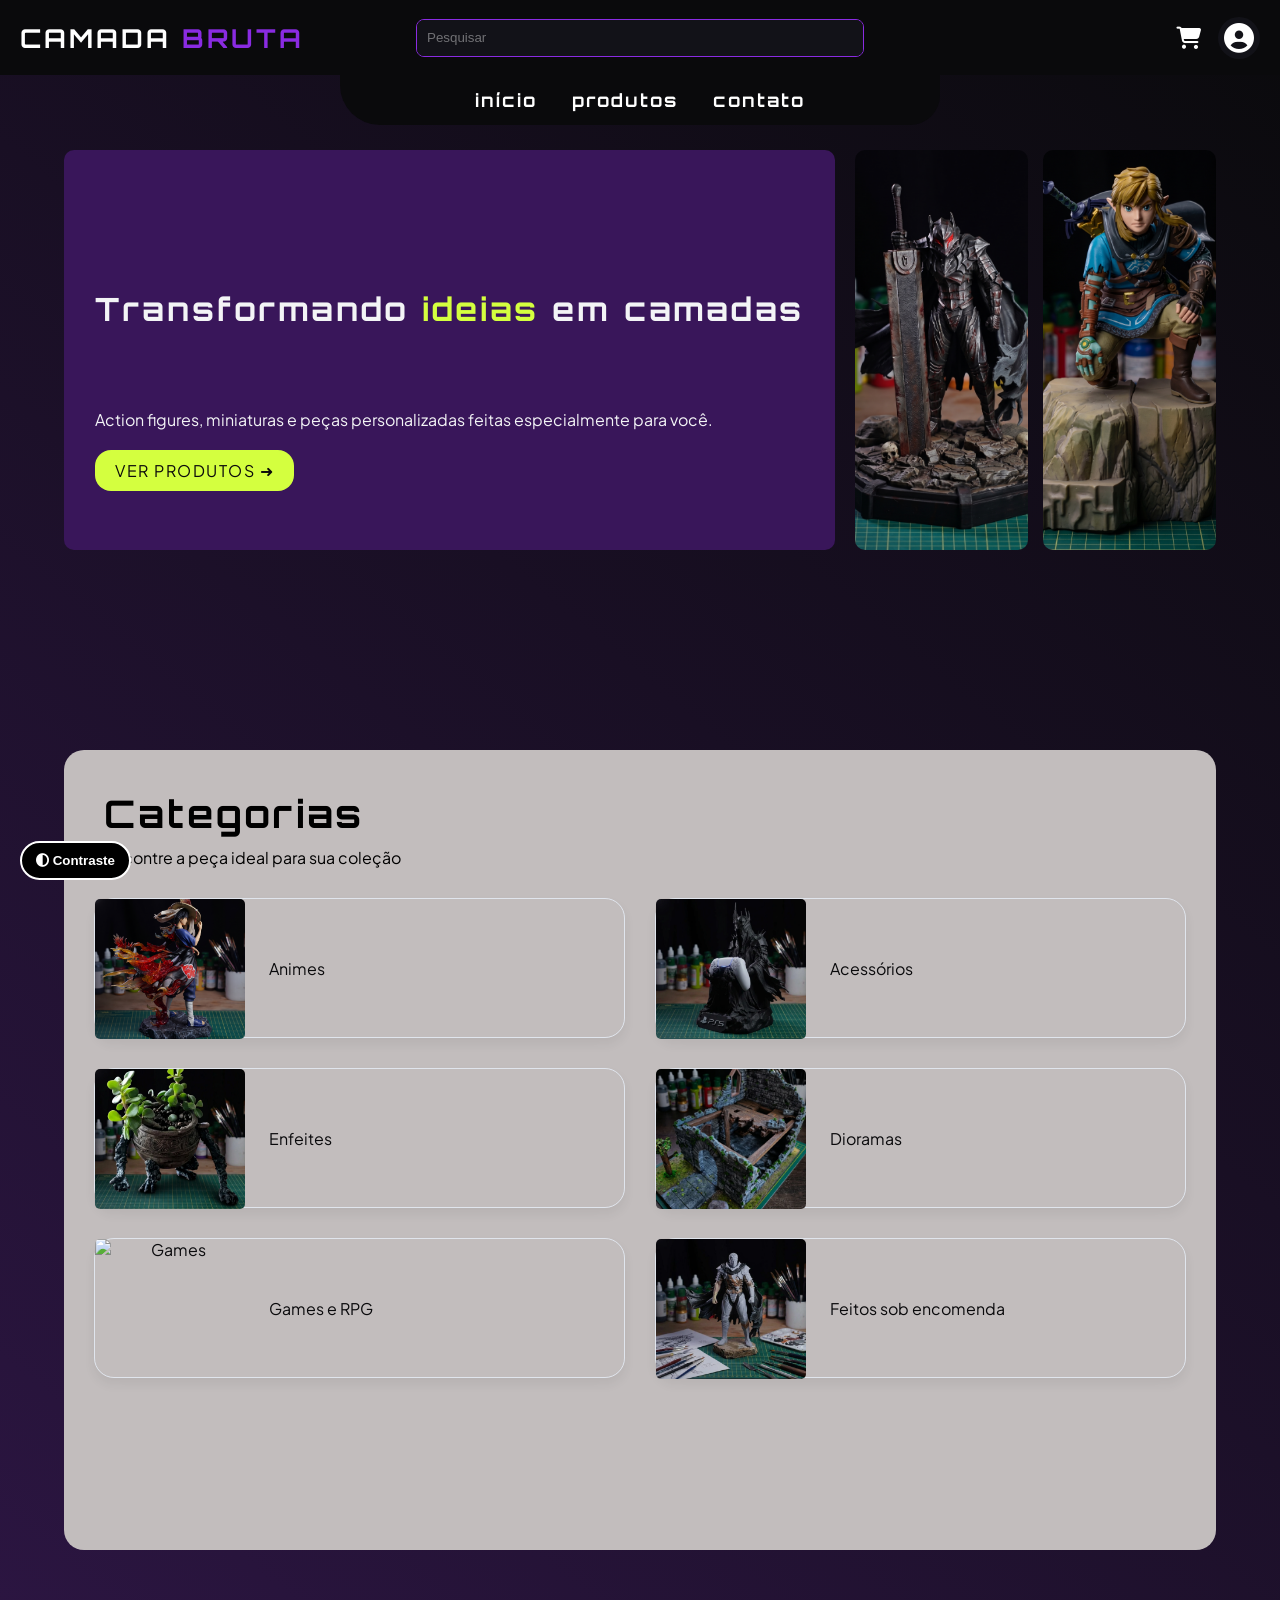
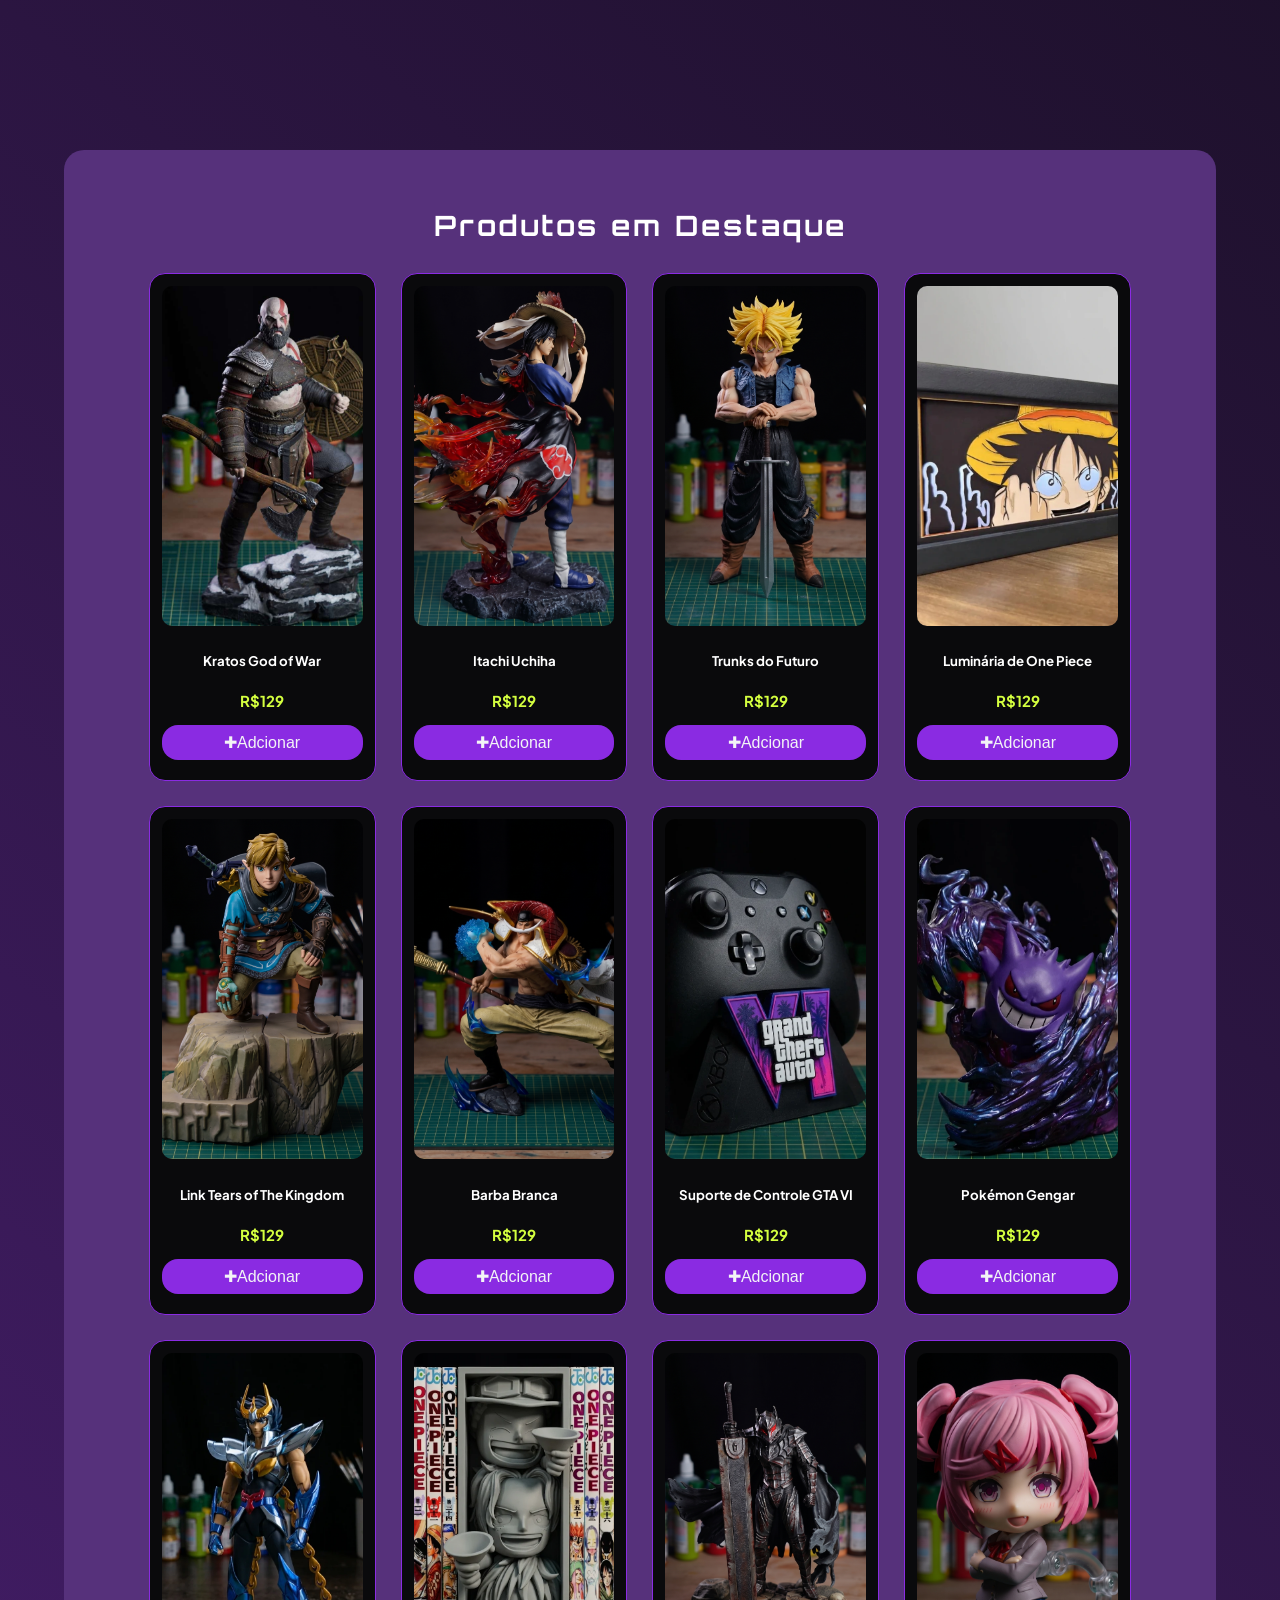
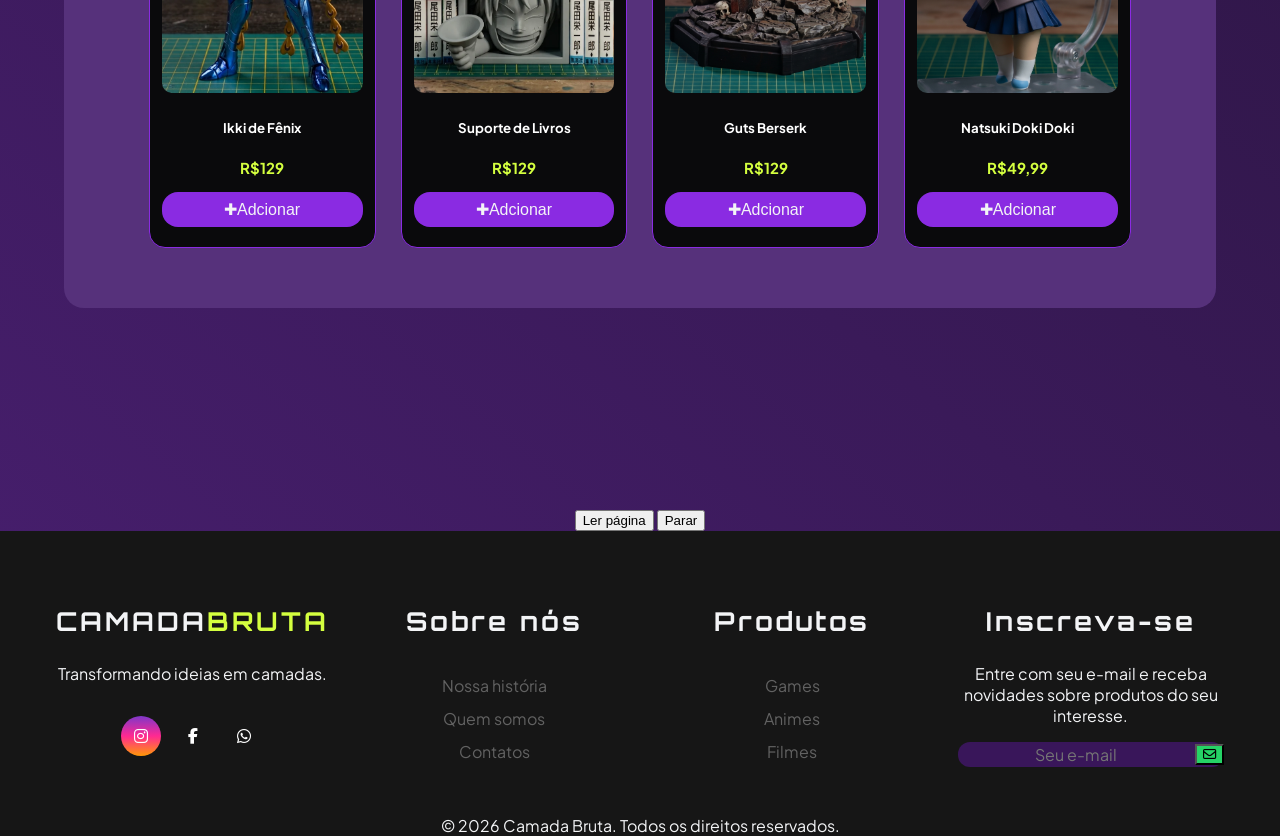
==== commit 5737bfd5: "V8 - Atualização das funcionalidades e design do carrinho, produtos e fixagem da nav" ====
--- a/index.HTML
+++ b/index.HTML
@@ -34,7 +34,7 @@
     </button>
 
     <!-- ================= NAVBAR ====================== -->
-    <header id="inicio" class="navbar">
+    <header class="navbar">
 
         <!-- Logo -->
         <h1 class="font-orbitron">
@@ -62,17 +62,16 @@
         <nav>
             <ul>
                 <li>
-                    <a href="#inicio"><h3>início</h3></a>
-                </li>
-
-                <li>
-                    <a href="#produtos"><h3>produtos</h3></a>
-                </li>
-
-                <li>
-                    <a href="#contato"><h3>contato</h3></a>
-                </li>
-
+                    <a href="#inicio"><h3 class="font-orbitron-menor">início</h3></a>
+                </li>
+
+                <li>
+                    <a href="#produtos"><h3 class="font-orbitron-menor">produtos</h3></a>
+                </li>
+
+                <li>
+                    <a href="#contato"><h3 class="font-orbitron-menor">contato</h3></a>
+                </li>
             </ul>
         </nav>
     </header>
@@ -81,7 +80,7 @@
     <main class="container-conteudo">
 
         <!-- Título principal -->
-        <div class="container-card-principal">
+        <div class="container-card-principal" id="inicio">
             <div class="card-principal">
                 <div class="font-card-principal">
                     <h2 class="font-orbitron">
@@ -89,9 +88,7 @@
                         <span style="color:#D4FF3F"> ideias</span> em camadas
                     </h2>
                     <p> Action figures, miniaturas e peças personalizadas feitas especialmente para você.</p>
-                    <a href="#produtos" class="botao-catalogo">
-                        VER PRODUTOS ->
-                    </a>
+                    <a href="#produtos" class="botao-catalogo">VER PRODUTOS ➜</a>
                 </div>
             </div>
 
@@ -104,7 +101,7 @@
 
         <!-- ================= CATALOGO DE CATEGORIAS ================== -->
         <div class="categoria-catalogo">
-            <h2>Categorias</h2>
+            <h2 class="font-orbitron">Categorias</h2>
             <p>Encontre a peça ideal para sua coleção</p>
             <div class="categorias">
                 <a href="#" class="categoria-link">
@@ -166,7 +163,7 @@
         <!-- ================= PRODUTOS ================== -->
         <div class="card-produtos">
             <section class="secao-produtos" id="produtos">
-                <h3>Produtos em Destaque</h3>
+                <h3 class="font-orbitron">Produtos em Destaque</h3>
                 <div class="produtos">
 
                     <!-- Produto 1 -->
@@ -174,7 +171,7 @@
                         <img src="imagens/kratos.jpg" alt="Action Figure">
                         <h5>Kratos God of War</h5>
                         <p class="preco-prod">R$129</p>
-                        <button class="adicionar-prod">+ Adcionar</button>
+                        <button class="adicionar-prod">✚Adcionar</button>
                     </div>
 
                     <!-- Produto 2 -->
@@ -182,7 +179,7 @@
                         <img src="imagens/Itachi.jpg" alt="Action Figure">
                         <h5>Itachi Uchiha</h5>
                         <p class="preco-prod">R$129</p>
-                        <button class="adicionar-prod">+ Adcionar</button>
+                        <button class="adicionar-prod">✚Adcionar</button>
                     </div>
 
                     <!-- Produto 3 -->
@@ -190,7 +187,7 @@
                         <img src="imagens/Trunks.jpg" alt="Action Figure">
                         <h5>Trunks do Futuro</h5>
                         <p class="preco-prod">R$129</p>
-                        <button class="adicionar-prod">+ Adcionar</button>
+                        <button class="adicionar-prod">✚Adcionar</button>
                     </div>
 
 
@@ -199,7 +196,7 @@
                         <img src="imagens/luminariaLuffy.webp" alt="Action Figure">
                         <h5>Luminária de One Piece</h5>
                         <p class="preco-prod">R$129</p>
-                        <button class="adicionar-prod">+ Adcionar</button>
+                        <button class="adicionar-prod">✚Adcionar</button>
                     </div>
 
                     <!-- Produto 5 -->
@@ -207,7 +204,7 @@
                         <img src="imagens/Link.jpg" alt="Action Figure">
                         <h5>Link Tears of The Kingdom</h5>
                         <p class="preco-prod">R$129</p>
-                        <button class="adicionar-prod">+ Adcionar</button>
+                        <button class="adicionar-prod">✚Adcionar</button>
                     </div>
 
                     <!-- Produto 6 -->
@@ -215,7 +212,7 @@
                         <img src="imagens/BarbaBranca.jpg" alt="Action Figure">
                         <h5>Barba Branca</h5>
                         <p class="preco-prod">R$129</p>
-                        <button class="adicionar-prod">+ Adcionar</button>
+                        <button class="adicionar-prod">✚Adcionar</button>
                     </div>
 
                     <!-- Produto 7 -->
@@ -223,7 +220,7 @@
                         <img src="imagens/SuporteControleGTA.webp" alt="Action Figure">
                         <h5>Suporte de Controle GTA VI</h5>
                         <p class="preco-prod">R$129</p>
-                        <button class="adicionar-prod">+ Adcionar</button>
+                        <button class="adicionar-prod">✚Adcionar</button>
                     </div>
 
                     <!-- Produto 8 -->
@@ -231,7 +228,7 @@
                         <img src="imagens/Gengar.webp" alt="Action Figure">
                         <h5>Pokémon Gengar</h5>
                         <p class="preco-prod">R$129</p>
-                        <button class="adicionar-prod">+ Adcionar</button>
+                        <button class="adicionar-prod">✚Adcionar</button>
                     </div>
 
                     <!-- Produto 9 -->
@@ -239,7 +236,7 @@
                         <img src="imagens/Ikki.webp" alt="Action Figure">
                         <h5>Ikki de Fênix</h5>
                         <p class="preco-prod">R$129</p>
-                        <button class="adicionar-prod">+ Adcionar</button>
+                        <button class="adicionar-prod">✚Adcionar</button>
                     </div>
 
                     <!-- Produto 10 -->
@@ -247,7 +244,7 @@
                         <img src="imagens/SuporteLivros.webp" alt="Action Figure">
                         <h5>Suporte de Livros</h5>
                         <p class="preco-prod">R$129</p>
-                        <button class="adicionar-prod">+ Adcionar</button>
+                        <button class="adicionar-prod">✚Adcionar</button>
                     </div>
 
                     <!-- Produto 11 -->
@@ -255,15 +252,15 @@
                         <img src="imagens/Guts.jpg" alt="Action Figure">
                         <h5>Guts Berserk</h5>
                         <p class="preco-prod">R$129</p>
-                        <button class="adicionar-prod">+ Adcionar</button>
+                        <button class="adicionar-prod">✚Adcionar</button>
                     </div>
 
                     <!-- Produto 12 -->
                     <div class="produto">
                         <img src="imagens/Natsuki.jpg" alt="Action Figure">
                         <h5>Natsuki Doki Doki</h5>
-                        <p class="preco-prod">R$129</p>
-                        <button class="adicionar-prod">+ Adcionar</button>
+                        <p class="preco-prod">R$49,99</p>
+                        <button class="adicionar-prod">✚Adcionar</button>
                     </div>
                 </div>
             </section>
@@ -325,7 +322,7 @@
                     <i class="fa-brands fa-facebook-f"></i>
                     </a>
 
-                    <a href="#"
+                    <a href="https://wa.me/5511 97118-2993"
                        class="footer-link"
                        target="_blank"
                        rel="noopener noreferrer"
--- a/style.css
+++ b/style.css
@@ -7,6 +7,12 @@
     font-family: 'Orbitron', sans-serif;
     letter-spacing: 3px;
     font-size: 26px;
+}
+
+.font-orbitron-menor{
+    font-family: 'Orbitron', sans-serif;
+    letter-spacing: 2px;
+    font-size: 18px;
 }
 
 ::-webkit-scrollbar{
@@ -49,21 +55,25 @@
 }
 
 /* ================= NAVBAR ================= */
-
 .navbar{
-    margin-top: 0;
-    width: 100%; /*deixa a barra de ponta a ponta*/
+    top: 0;
+    left: 0;
+    width: 100%;
+    z-index: 1000;
     height: 75px; /*altura da navbar*/
     padding: 5px 20px;
     background-color: #0A0A0C;
     color: white;
 
+    position: fixed;
+    top: 0;
+    left: 0;
+    width: 100%;
+    z-index: 1000;
     display: flex;
     align-items: center;
     justify-content: space-between;
-
     box-sizing: border-box;
-    position: relative;
 }
 
 .navbar nav{
@@ -120,7 +130,6 @@
 /* ================= PRINCIPAL ================= */
 
 /*cria o container do card principal e das fotos*/
-
 .container-card-principal{
     display: flex;
     align-items: center;
@@ -133,7 +142,6 @@
 }
 
 /*card da frase principal*/
-
 .card-principal{
     flex: 2; /*NOVO: divide o espaço disponível com a área das fotos*/
     min-width: 0;
@@ -150,7 +158,7 @@
 .botao-catalogo{
     background-color: #D4FF3F;
     color: rgb(12, 11, 11);
-    border-radius: 14px;
+    border-radius: 16px;
     padding: 10px 20px;
     cursor: pointer;
     letter-spacing: 1.5px;
@@ -159,9 +167,11 @@
 
 .botao-catalogo:hover{
     background-color: #8a2be2;
-    color: rgb(12, 11, 11);
+    color: rgb(255, 255, 255);
     transform: scale(1.05);
-    box-shadow: 0 0 10px rgba(212, 255, 63, 0.15);
+}
+.card-principal a{
+    text-decoration: none;
 }
 
 .font-card-principal h2{
@@ -175,7 +185,6 @@
 }
 
 /*fotos do lado do card principal*/
-
 .foto-card-principal{
     display: flex;
     gap: 15px;
@@ -192,8 +201,7 @@
 }
 
 /*================= CATEGORIAS DO CATALOGO =================*/
-
-.categoria-catalogo {
+.categoria-catalogo{
     display: block;
     width: 90%;
     max-width: 1440px;
@@ -203,7 +211,6 @@
     color: #0A0A0C;
     background-color: rgb(194, 189, 189);
     border-radius: 20px;
-    
 }
 
 .categorias{
@@ -357,7 +364,6 @@
 }
 
 /*cria o botao para adicionar ao carrinho*/
-
 .adicionar-prod{
     position: relative;
     z-index: 2; /*usa da sobreposicao ficando em cima de quem e abaixo do num dele*/
@@ -381,7 +387,6 @@
 }
 
 /*===============cria e mexe no carrinho===============*/
-
 .carrinho{
     display: flex;
     align-items: center;
@@ -399,7 +404,6 @@
 }
 
 /*===============CRIA E MEXE NO USUARIO===============*/
-
 .user{
     display: flex;
     align-items: center;
@@ -446,7 +450,6 @@
 }
 
 /* ================= CONTEÚDO ================= */
-
 .container-conteudo h2{
     margin-top: 70px;
     margin-bottom: 80px;
@@ -464,7 +467,6 @@
 /* ================= BARRA DE PESQUISA ================= */
 
 /*barra de pesquisa*/
-
 .barra-pesquisa{
     position: absolute;
     left: 50%; /* <==== */
@@ -610,36 +612,84 @@
     box-shadow: 0 0 10px rgba(212, 255, 63, 0.15);
 }
 
-/*===============aqui cria o css do carrinho===============*/
+/*===============Aqui cria o css do carrinho===============*/
+.container-carrinho{
+    display: grid;
+    grid-template-columns: 2fr 1fr;
+    gap: 25px;
+    width: 90%;
+    max-width: 1200px;
+    margin: 40px auto;
+    align-items: start;
+}
 
 .card-carrinho{
-    width: 90%; /*ALTERAÇÃO: adapta a largura à tela*/
-    max-width: 720px;
+    width: 100%; /*adapta a largura à tela*/
+    max-height: 900px;
     padding: 30px;
-    margin: 40px auto;
+    gap: 25px;
     background-color: #0A0A0C;
     border: 1px solid #8a2be2;
     border-radius: 20px;
-    box-sizing: border-box;
-    box-shadow: 0 0 20px rgba(138, 43, 226, 0.35);
+}
+
+.total-carrinho{
+    width: 100%;
+    margin: 0;
+    background-color: #0A0A0C;
+    border: 1px solid #8a2be2;
+    border-radius: 20px;
+}
+
+.quantidade-prod{
+    display: flex;
+    align-items: center;
+    gap: 10px;
+}
+.quantidade-prod button,
+.remover-prod{
+    background: transparent;
+    border: none;
+    color: white;
+    cursor: pointer;
+    font-size: 18px;
+}
+
+.remover-prod{
+    color: #E879F9;
+    padding: 8; 
+    transition: 0.3s;
+}
+
+.remover-prod:hover{
+    color: #cb4e61;
+    transform: scale(1.15);
 }
 
 .item-carrinho{
     display: flex;
     align-items: center;
-    gap: 30px;
-    padding: 20px;
+    gap: 20px;
+    padding: 20px 0;
     text-align: left;
-}
-
-.item-carrinho img{
-    width: 130px;
-    height: 140px;
-    object-fit: contain;
+    border-bottom: 1px solid rgba(255,255,255,0.15);
+}
+
+.item-carrinho img{ 
+    width: 120px;
+    height: 120px;
+    object-fit: cover;
     border-radius: 16px;
-}
-
-.item-carrinho h3{
+    box-shadow: 0 10px 12px rgba(255, 255, 255, 0.06);
+
+}
+
+.info-prod{
+    flex: 1;
+    min-width: 0;
+}
+
+.item-prod h3{
     margin-bottom: 15px;
 }
 
@@ -649,11 +699,6 @@
 
 .cor-pro-p{
     color: rgba(255, 255, 255, 0.4);
-}
-
-.total-carrinho{
-    text-align: right;
-    margin-top: 25px;
 }
 
 .botao-finalizar{
@@ -665,6 +710,7 @@
     cursor: pointer;
     letter-spacing: 1.5px;
     transition: all 0.3s ease;
+    margin-bottom: 10px;
 }
 
 .botao-finalizar:hover{
@@ -776,7 +822,7 @@
 
 /* ================= RESPONSIVIDADE ================= */
 
-/*NOVO: adapta o site para tablets e telas menores que 900px*/
+/*adapta o site para tablets e telas menores que 900px*/
 
 @media (max-width: 900px){
 
@@ -803,7 +849,7 @@
     }
 }
 
-/*NOVO: adapta o site para celulares*/
+/*adapta o site para celulares*/
 
 @media (max-width: 600px){
 
@@ -875,6 +921,58 @@
     .area-login{
         padding: 20px;
     }
+
+      .navbar{
+        padding: 5px 10px;
+    }
+
+    .navbar nav{
+        position: static;
+        transform: none;
+        width: 100%;
+        height: auto;
+        max-width: 100%;
+        background: transparent;
+    }
+
+    .navbar nav ul{
+        gap: 10px;
+        flex-wrap: wrap;
+    }
+
+    .navbar a{
+        font-size: 11px;
+    }
+
+    .barra-pesquisa{
+        display: none;
+    }
+
+    .container-card-principal{
+        margin-top: 110px;
+    }
+
+    .produtos{
+        grid-template-columns: 1fr;
+    }
+
+    .produto img{
+        height: 230px;
+    }
+
+    .item-carrinho{
+        flex-wrap: wrap;
+    }
+
+    .item-carrinho img{
+        width: 90px;
+        height: 90px;
+    }
+
+    .botao-finalizar{
+        max-width: 100%;
+        padding: 10px 15px;
+    }    
 }
 
 /* ================= RESPONSIVIDADE ================= */
@@ -1136,7 +1234,7 @@
     background-color: #000000 !important;
 }
 
-/LOGIN/
+/*LOGIN*/
 body.alto-contraste .botao-entrar,
 body.alto-contraste .botao-entrar:hover,
 body.alto-contraste .botao-entrar:active,
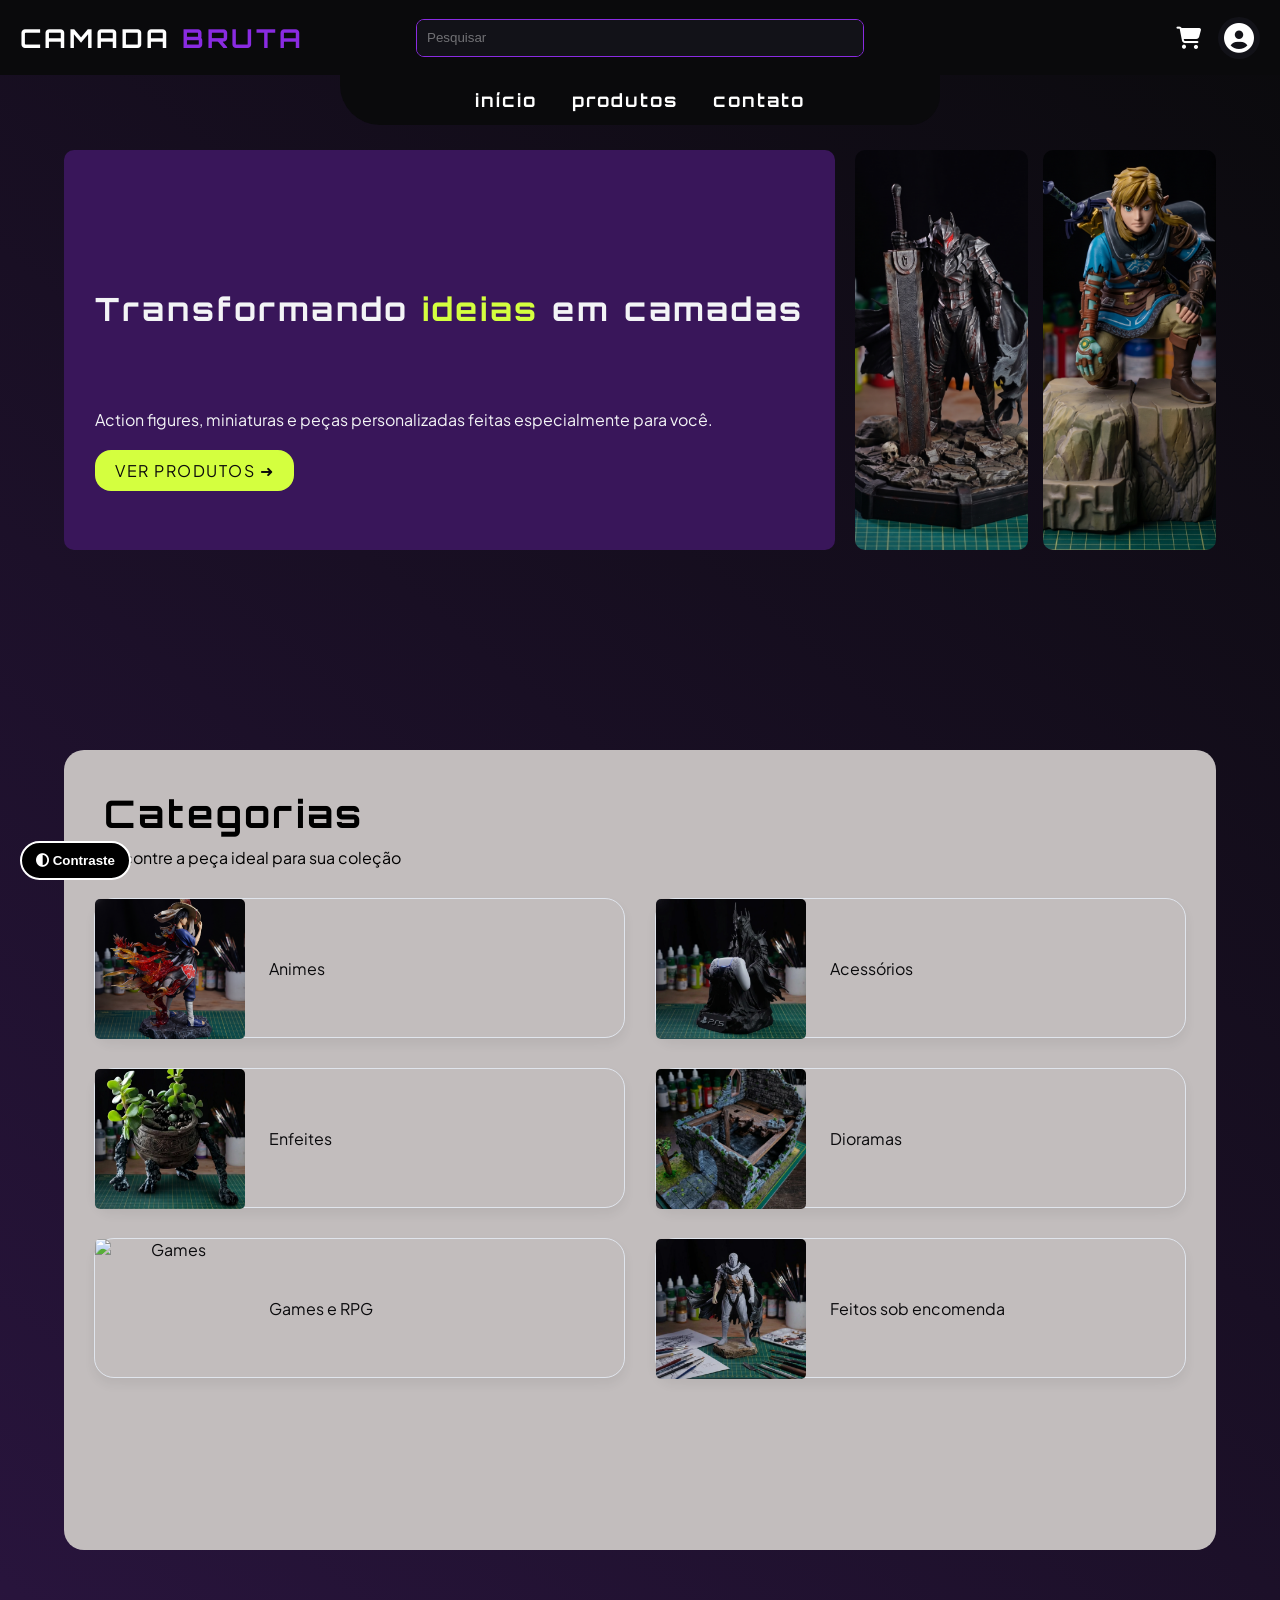
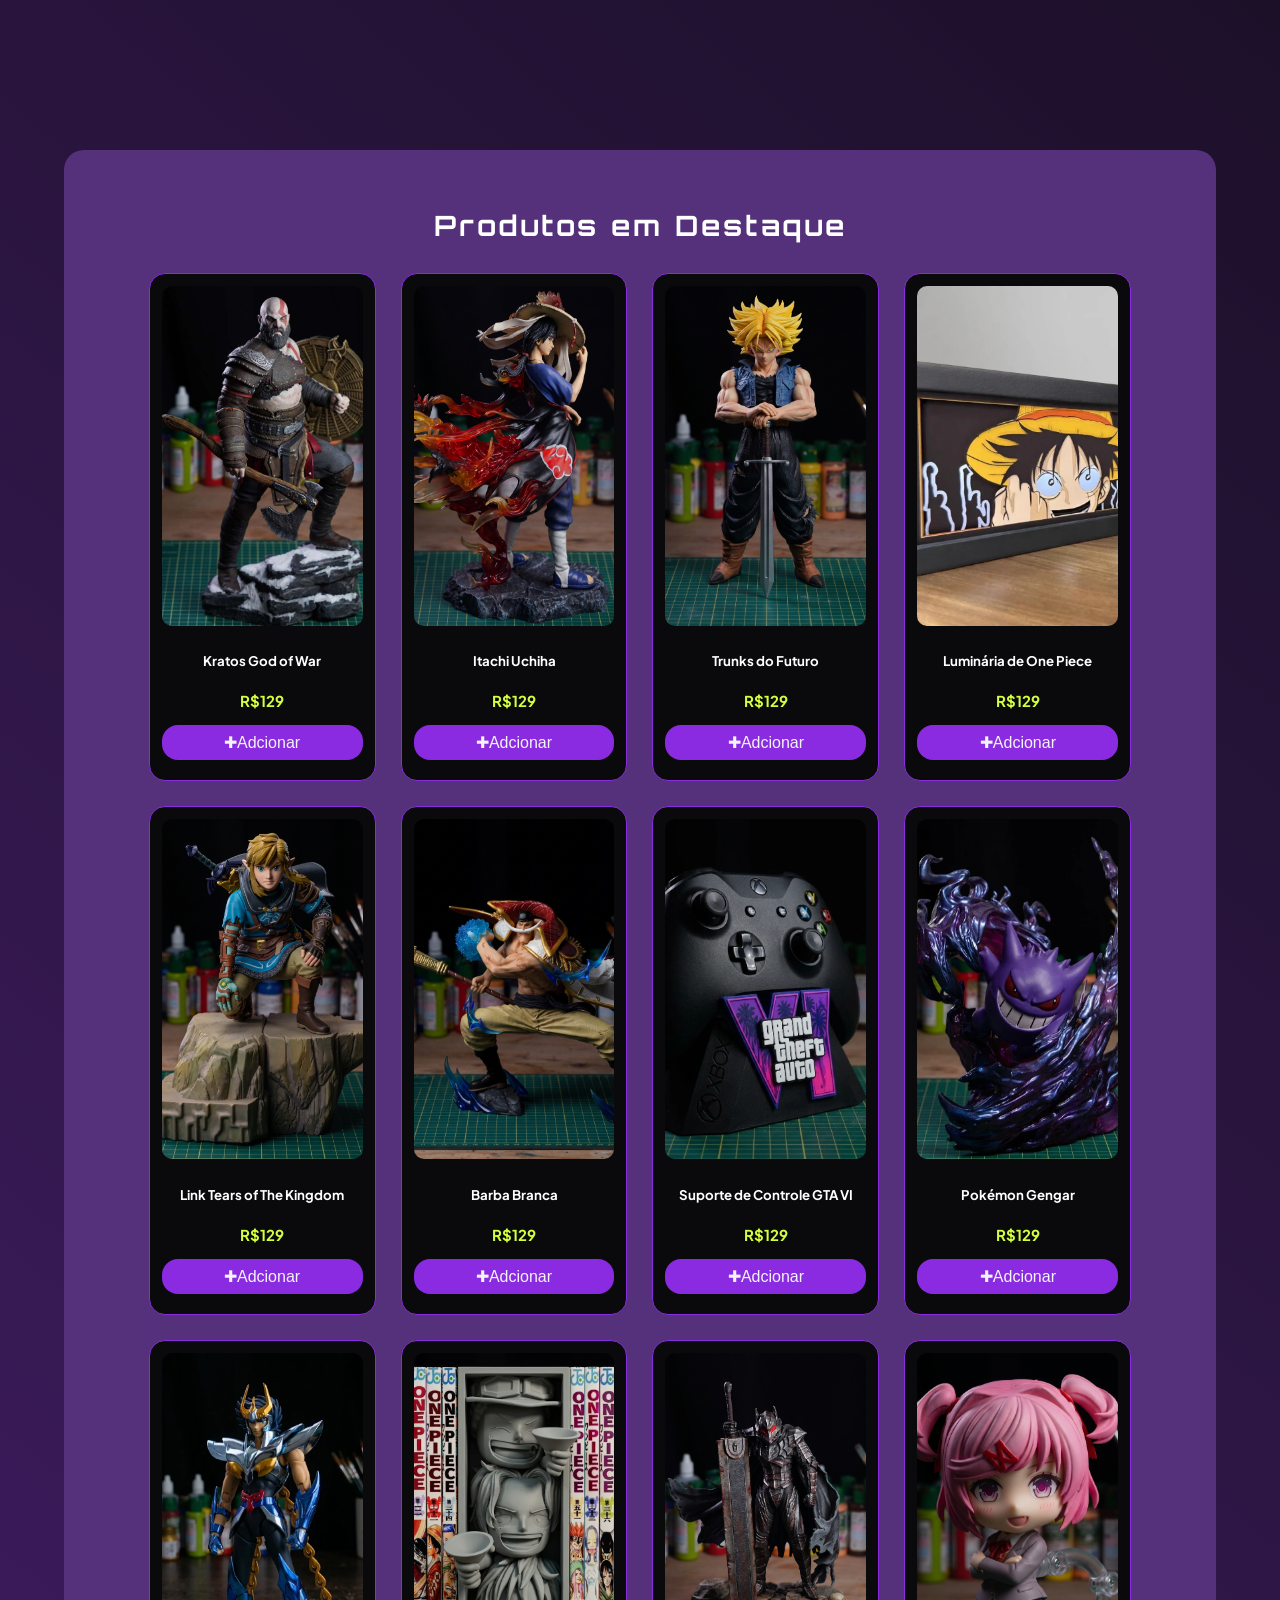
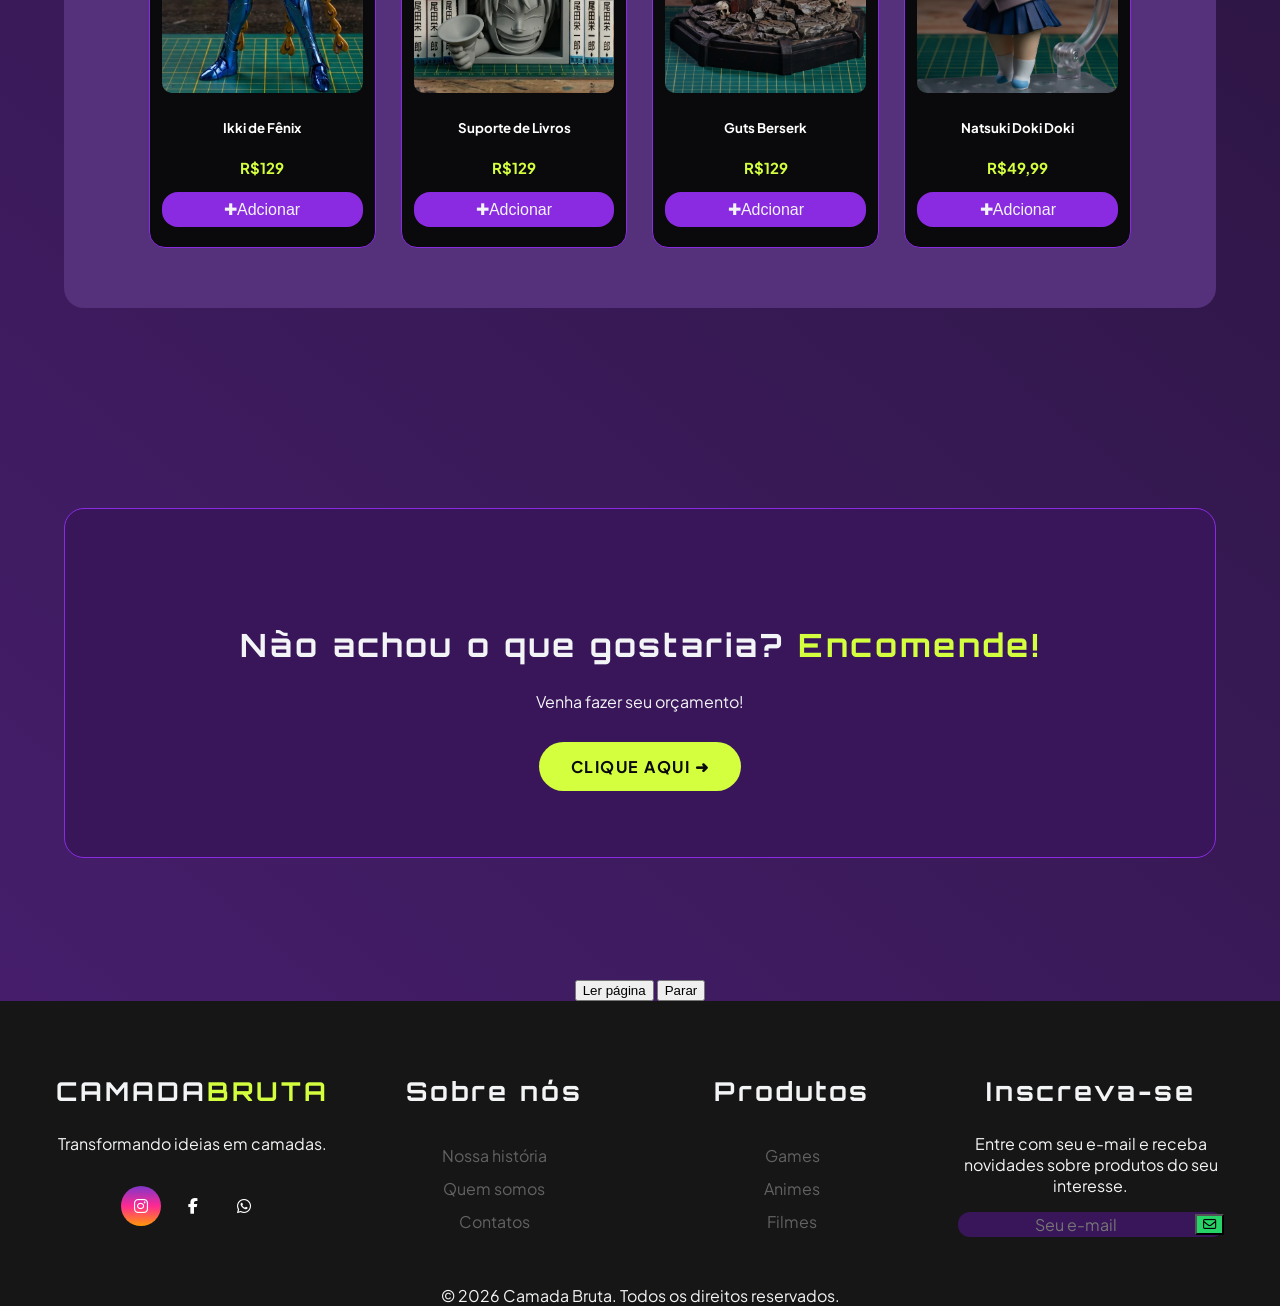
==== commit c11dce4d: "V9 - Atualização do modo alto contraste e responsividade. Inserção da aba de encomendar" ====
--- a/index.HTML
+++ b/index.HTML
@@ -267,6 +267,20 @@
         </div>
     </main>
 
+      <!-- ================= ENCOMENDA ====================== -->
+
+    <main class="-container-encomenda">
+        <div class = "card-encomenda">
+                <div class="font-card-principal">
+                    <h2 class="font-orbitron">
+                        Não achou o que gostaria?
+                        <span style="color:#D4FF3F"> Encomende!</span>
+                    </h2>
+                     <p>Venha fazer seu orçamento!</p>
+                    <a href="https://wa.me/5511971182993" target="_blank" rel="noopener noreferrer" class="botao-contato">CLIQUE AQUI ➜</a>
+                </div>
+            </div>
+
     <!-- ================= LEITOR DE VOZ ====================== -->
     <script>
         function lerPagina() {
@@ -322,7 +336,7 @@
                     <i class="fa-brands fa-facebook-f"></i>
                     </a>
 
-                    <a href="https://wa.me/5511 97118-2993"
+                    <a href="https://wa.me/5511971182993" target="_blank" rel="noopener noreferrer"
                        class="footer-link"
                        target="_blank"
                        rel="noopener noreferrer"
--- a/style.css
+++ b/style.css
@@ -385,6 +385,53 @@
     transform: scale(1.03);
     letter-spacing: 1px;
 }
+  /*================= ENCOMENDA ======================*/
+
+ .container-encomenda {
+    width: 90%;
+    max-width: 1440px;
+    margin: 100px auto 120px;
+}
+
+.container-encomenda h2 {
+    margin: 0;
+    font-size: 32px;
+    color: #F3F4F6;
+}
+
+.card-encomenda {
+    width: 90%;               
+    max-width: 1440px;        
+    margin: 100px auto 120px; 
+    height: 350px;
+    padding: 25px;
+    display: flex;
+    flex-direction: column;
+    align-items: center;
+    justify-content: center;
+    text-align: center;
+    background-color: #39165a;
+    border: 1px solid #8a2be2;
+    border-radius: 20px;
+}
+
+.botao-contato {
+    display: inline-block;
+    background-color: #D4FF3F;
+    color: #0A0A0C;
+    font-weight: bold;
+    text-decoration: none;    
+    border-radius: 25px;
+    padding: 14px 32px;
+    letter-spacing: 1.5px;
+    transition: all 0.3s ease;
+}
+
+.botao-contato:hover {
+    background-color: #8a2be2;
+    color: #ffffff;
+    transform: scale(1.05);
+}
 
 /*===============cria e mexe no carrinho===============*/
 .carrinho{
@@ -629,7 +676,7 @@
     padding: 30px;
     gap: 25px;
     background-color: #0A0A0C;
-    border: 1px solid #8a2be2;
+    border: 1px solid rgb(138, 43, 226);
     border-radius: 20px;
 }
 
@@ -1171,7 +1218,75 @@
         margin: 60px auto;
         padding: 20px;
     }
-}
+
+    /*RODAPÉ*/
+
+footer,
+    .footer {
+        display: flex;
+        flex-direction: column;
+        align-items: center;
+        text-align: center;
+        padding: 40px 20px 80px; 
+        gap: 30px;
+    }
+
+    
+    .footer-conteudo, 
+    footer > div:first-child {
+        display: flex;
+        flex-direction: row;
+        justify-content: flex-start;
+        overflow-x: auto;            
+        scroll-snap-type: x mandatory; 
+        gap: 24px;
+        width: 100%;
+        padding: 20px;
+        -webkit-overflow-scrolling: touch;
+    }
+
+
+    .footer-redes,
+    .footer-list,
+    .footer-conteudo > div {
+        flex: 0 0 220px;        
+        scroll-snap-align: center;
+    }
+
+    .footer-redes,
+    .footer-list {
+        width: 100%;
+        align-items: center;
+    }
+
+    .footer-redes-sociais {
+        justify-content: center;
+        gap: 1rem;
+    }
+
+    .input-group {
+        width: 100%;
+        max-width: 300px;
+        margin: 10px auto 0;
+        padding: 4px 8px;
+    }
+
+    .input-group input {
+        padding: 8px;
+        font-size: 14px;
+        text-align: left;
+    }
+
+    .input-group button {
+        padding: 8px 12px;
+        border: none;
+        border-radius: 8px;
+        cursor: pointer;
+        flex-shrink: 0;
+    }
+}
+
+
 
 /* ================= ALTO CONTRASTE ================= */
 .btn_contraste{
@@ -1199,7 +1314,9 @@
 body.alto-contraste .card-produtos,
 body.alto-contraste .produto,
 body.alto-contraste .navbar,
-body.alto-contraste .barra-pesquisa{
+body.alto-contraste .barra-pesquisa,
+body.alto-contraste .botao-catalogo,
+body.alto-contraste .botao-catalogo:hover{
     background-color: #000000 !important;
     border: 2px solid #ffffff !important;
     box-shadow: none !important;
@@ -1234,17 +1351,57 @@
     background-color: #000000 !important;
 }
 
+body.alto-contraste .adicionar-prod,
+body.alto-contraste .adicionar-prod:hover{
+    background-color: #000000 !important;
+    color: #ffffff !important;
+    border: 2px solid #ffffff !important;
+}
+
 /*LOGIN*/
 body.alto-contraste .botao-entrar,
 body.alto-contraste .botao-entrar:hover,
 body.alto-contraste .botao-entrar:active,
-body.alto-contraste .cadastro,
-body.alto-contraste .cadastro a,
-body.alto-contraste .cadastro a:houver,
 body.alto-contraste .area-login,
-body.alto-contraste .area-login input:not([type="checkbox"]),
-body.alto-contraste .area-login input::placeholder{
+body.alto-contraste .area-login input {
     background-color: #000000 !important;
     color: #ffffff !important;
     border: 2px solid #ffffff !important;
+    box-shadow: none !important;
+}
+
+/*LOGIN*/
+body.alto-contraste .cadastro p,
+body.alto-contraste .cadastro a,
+body.alto-contraste .cadastro a:hover {
+    color: #ffffff !important;
+}
+/*CARRINHO*/
+body.alto-contraste .botao-finalizar,
+body.alto-contraste .botao-finalizar:hover{
+    background-color: #000 !important;
+    color: #fff !important;
+    border: 1px solid #fff !important;
+}
+
+
+body.alto-contraste .total-carrinho,
+body.alto-contraste .card-carrinho{
+    background-color: #000 !important;
+    border: 1px solid #fff !important;
+    box-shadow: none !important;
+
+}
+body.alto-contraste .remover-prod{
+    filter: brightness(0) invert(1) !important;
+}
+/* ENCOMENDA */
+body.alto-contraste .card-encomenda,
+body.alto-contraste .container-encomenda,
+body.alto-contraste .botao-contato,
+body.alto-contraste .botao-contato:hover{
+    background-color: #000000 !important;
+    color: #ffffff !important;
+    border: 2px solid #ffffff !important;
+    box-shadow: none !important;
 }
